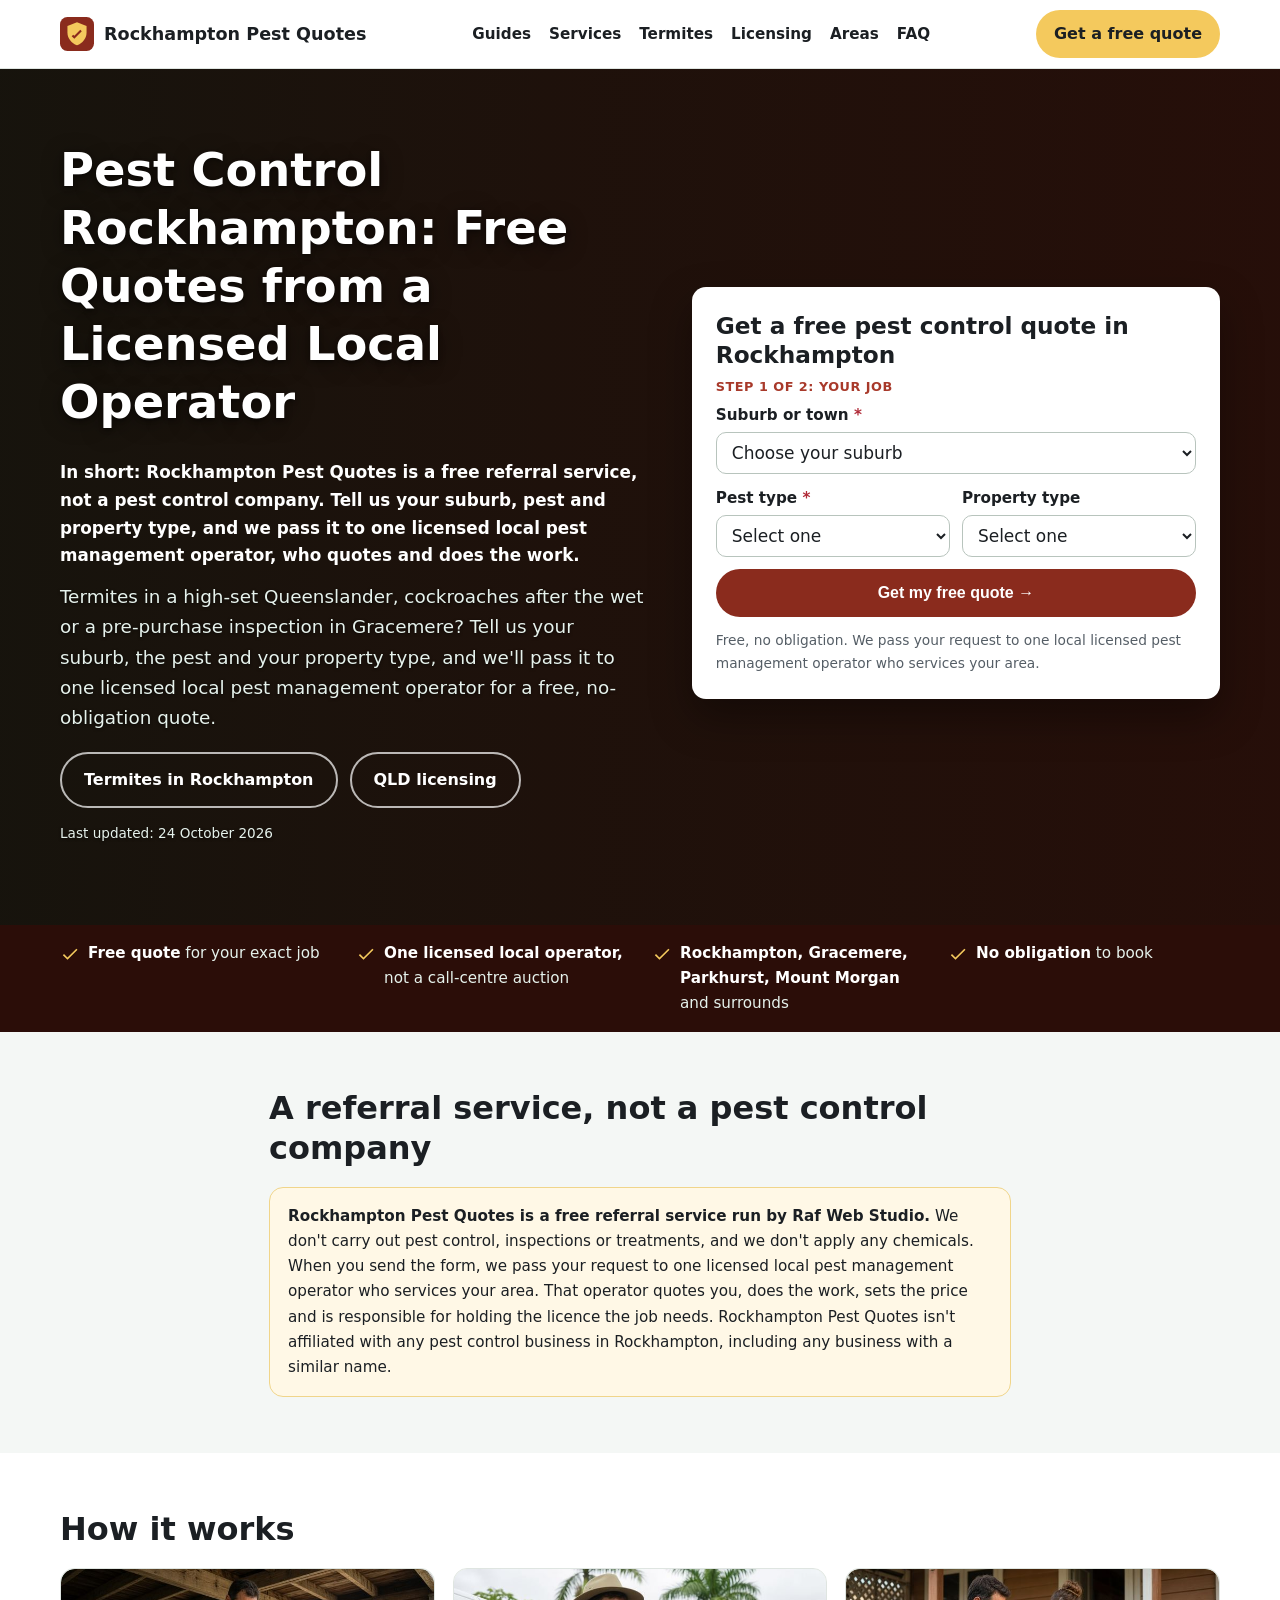
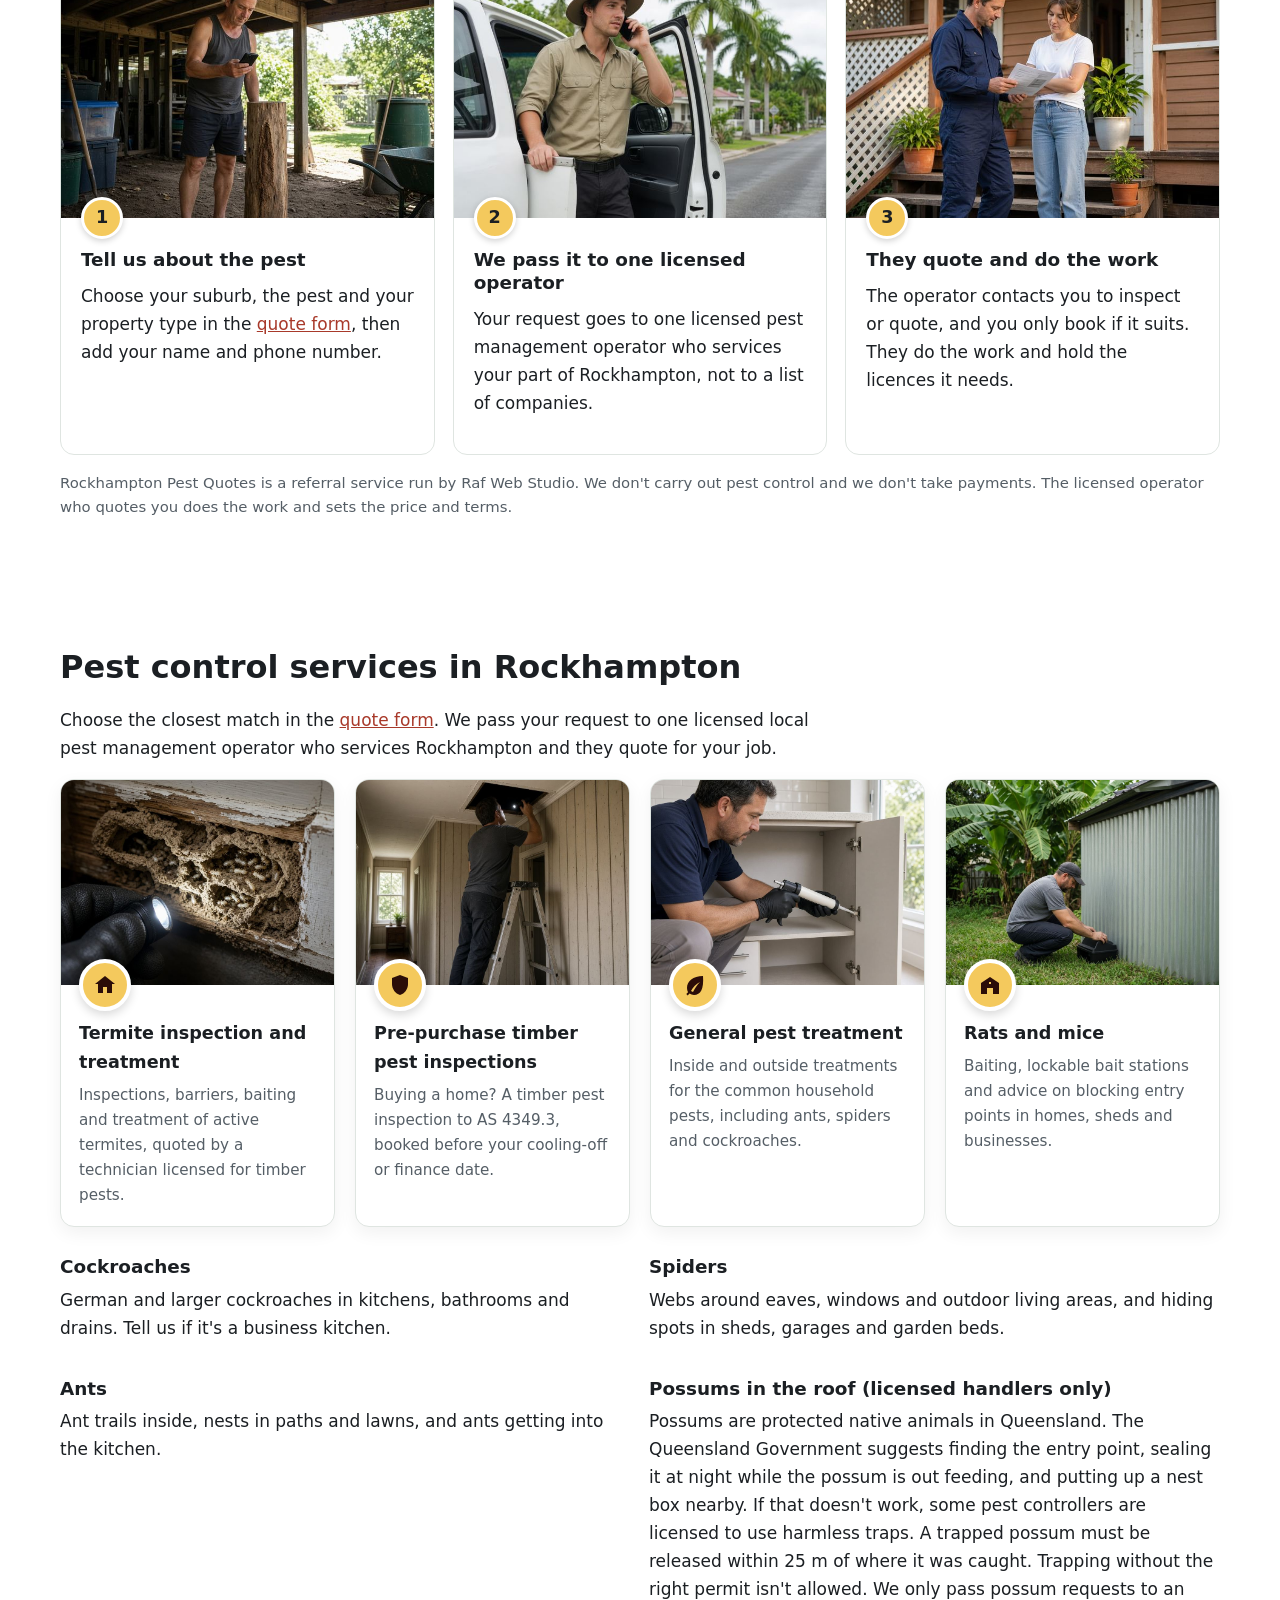
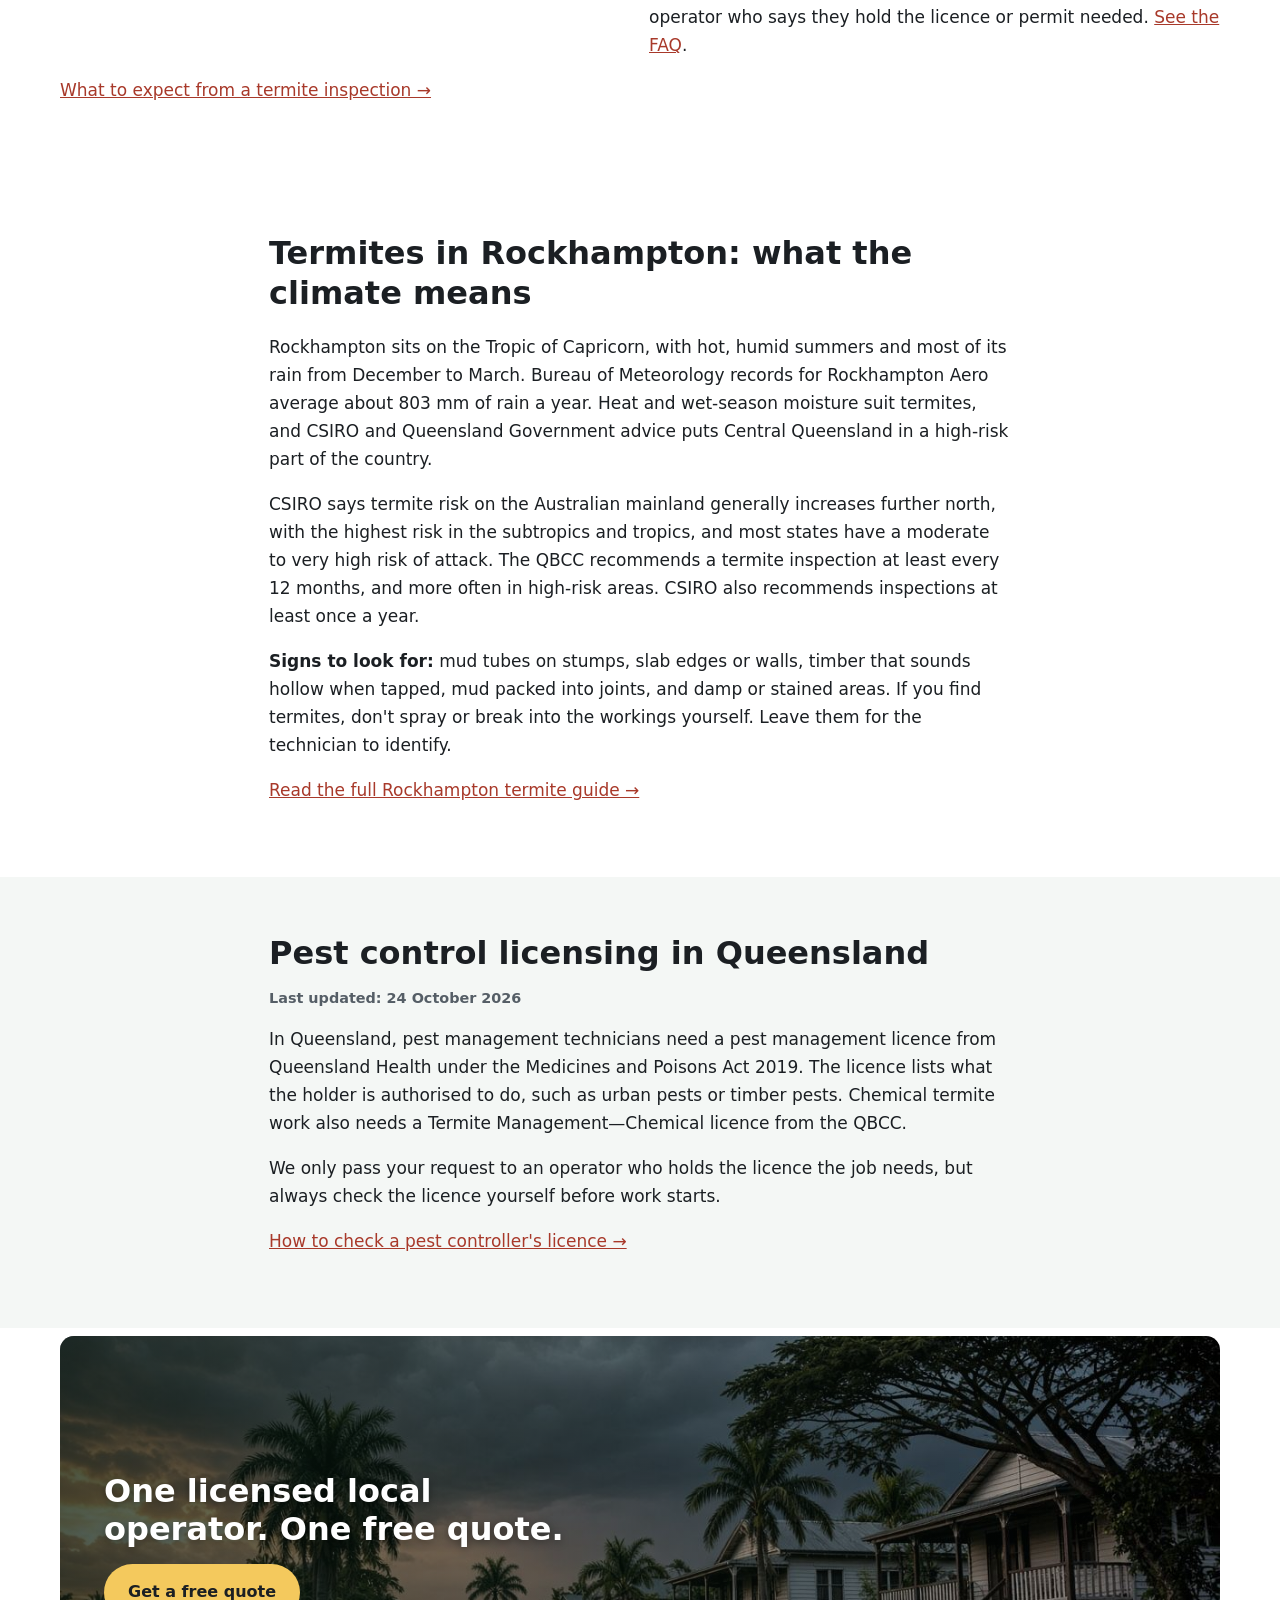
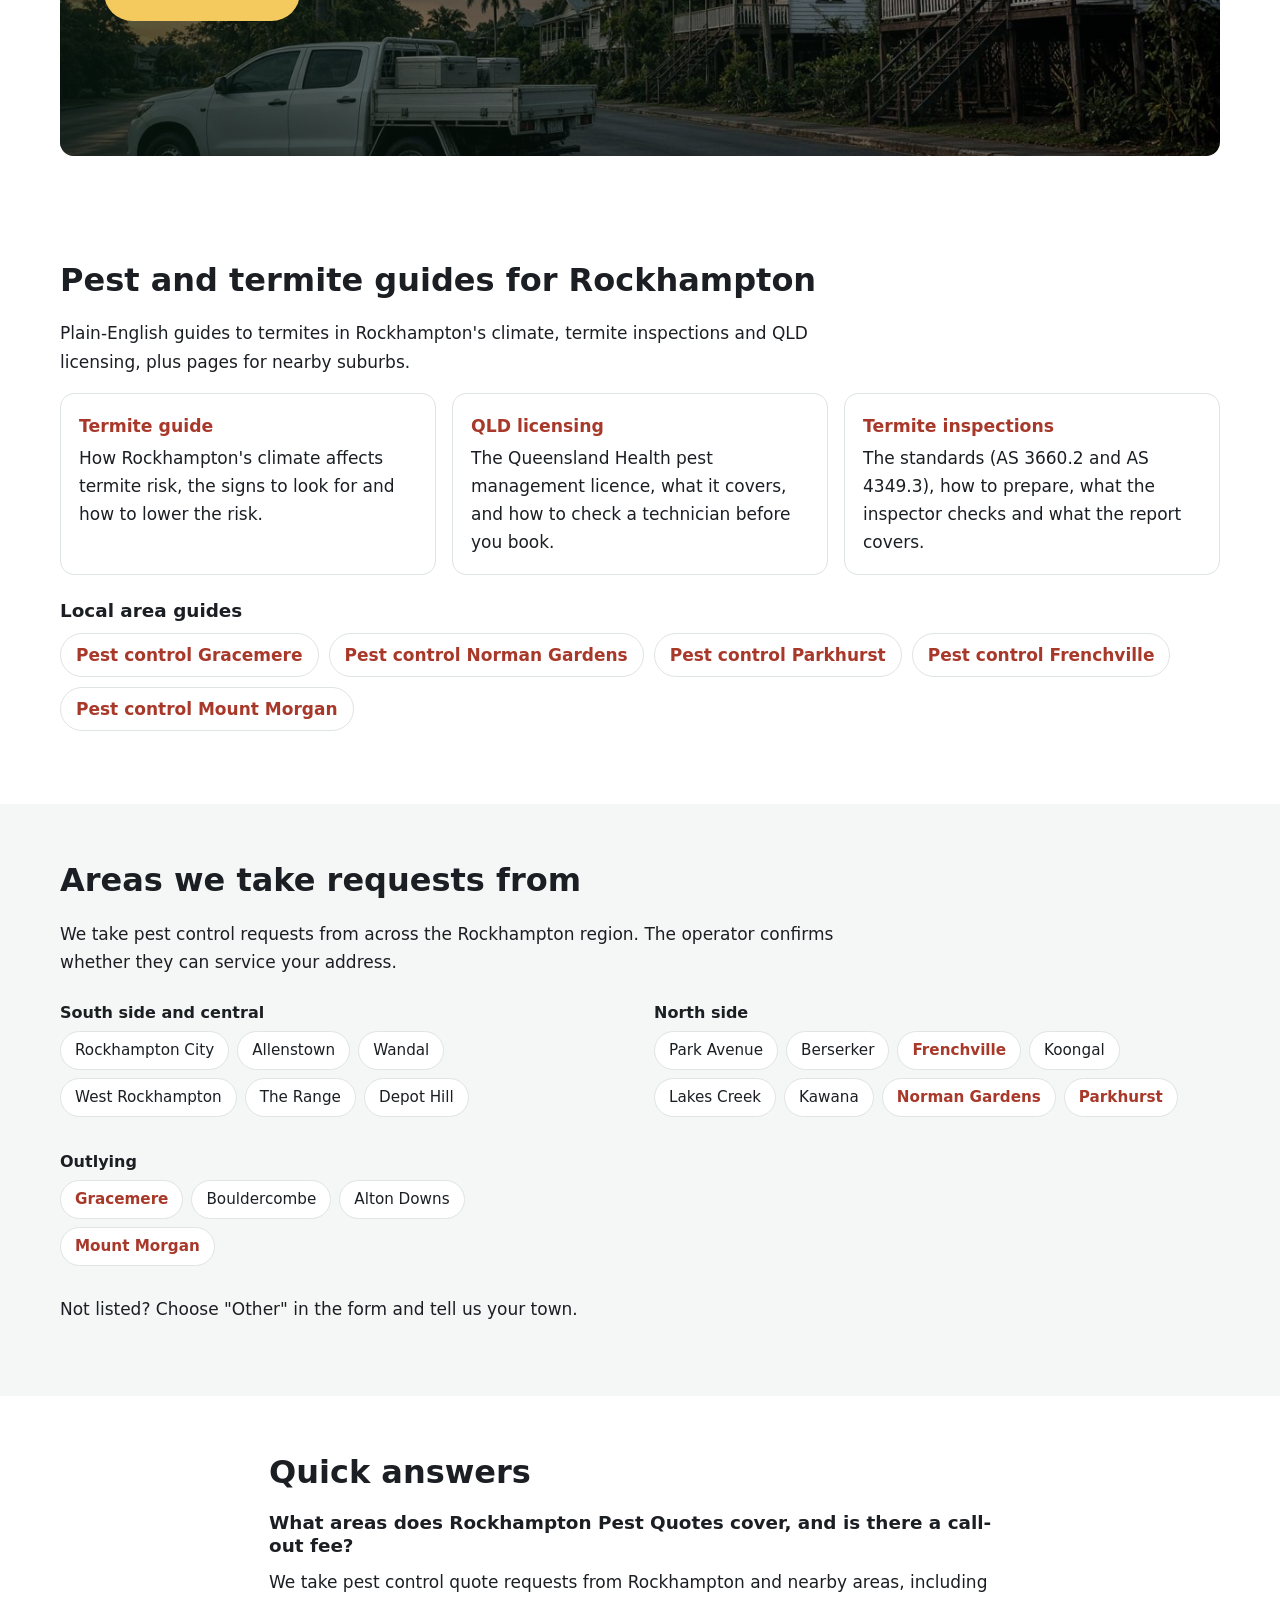
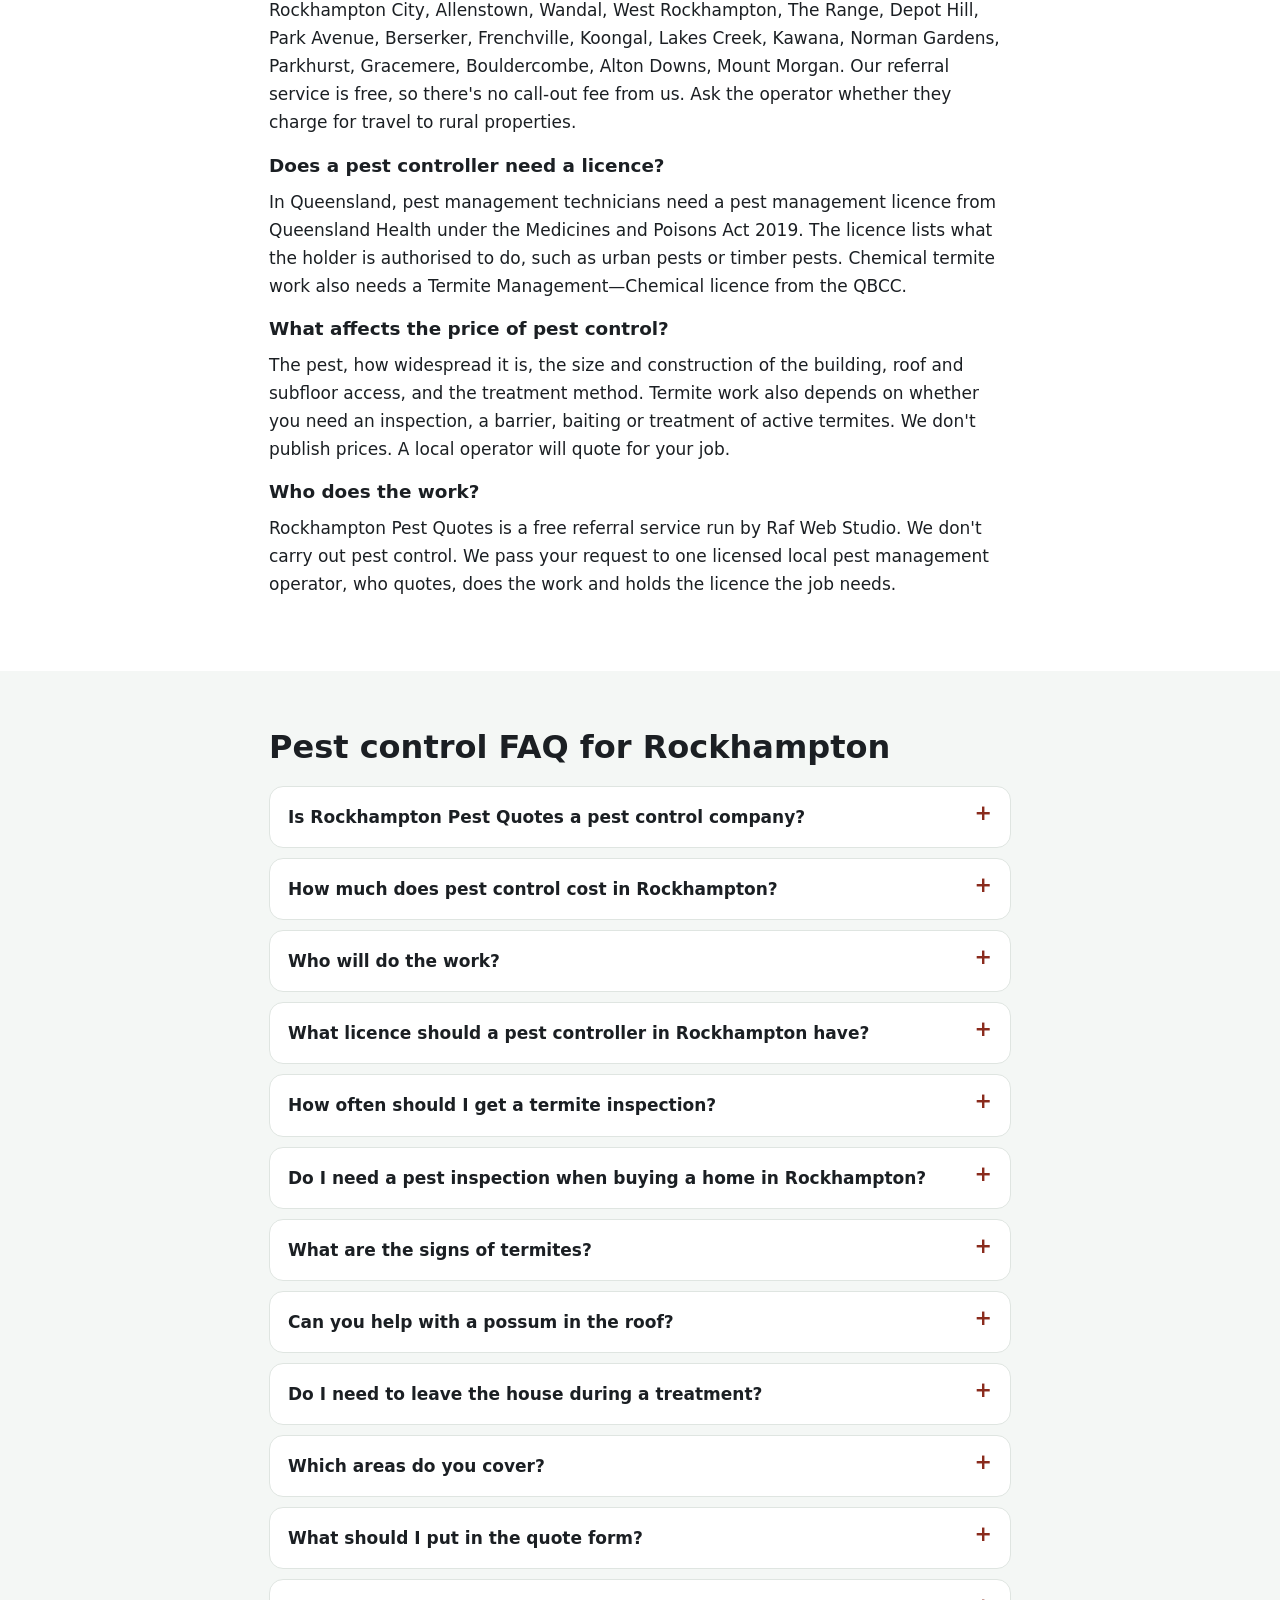
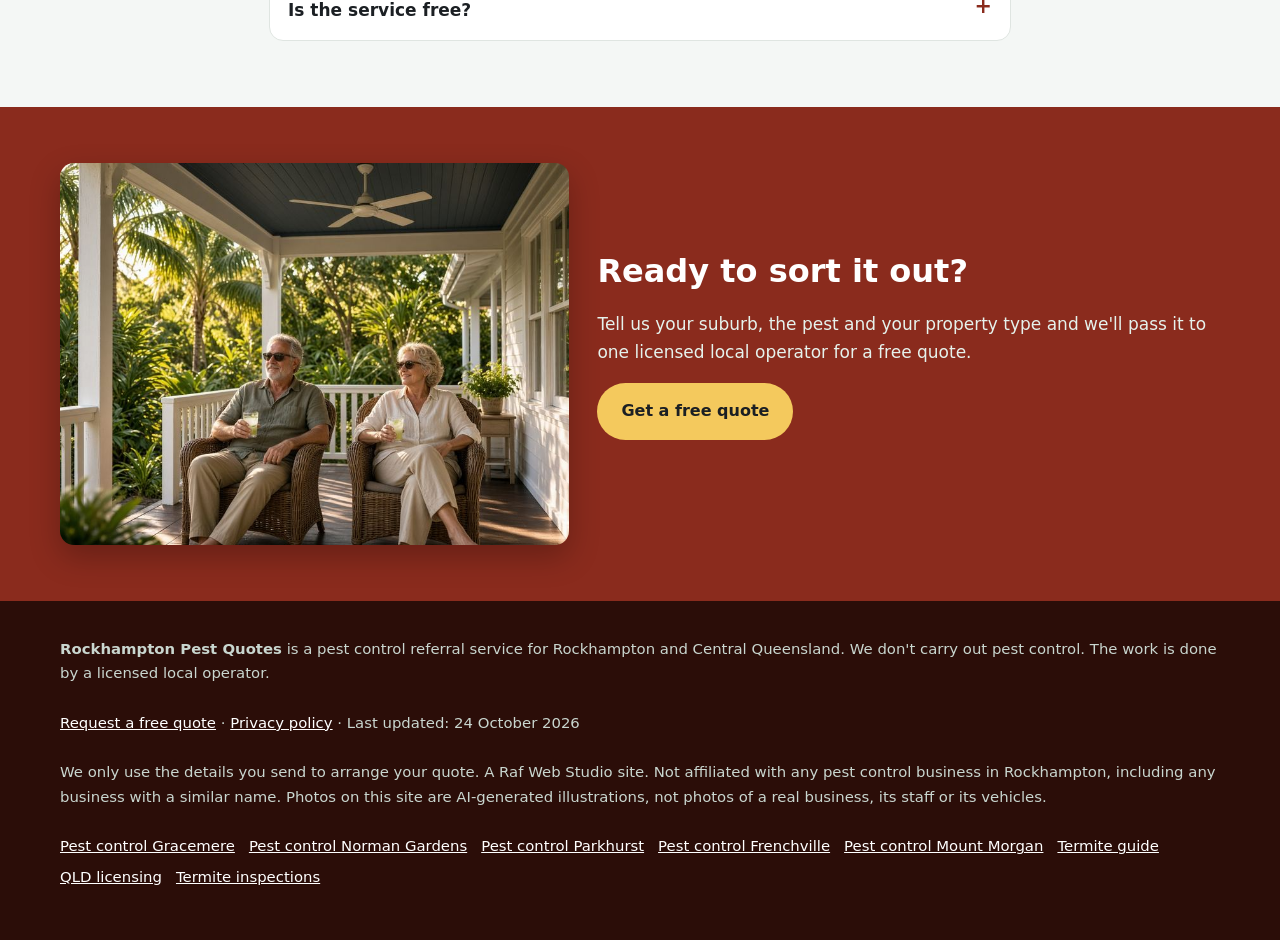
==== index.html @ 9b6d9142 "Initial build: rockhamptonpestcontrol.com pest control referral site (24 Oct 2026)" ====
<!doctype html>
<html lang="en-AU">
<head>
<meta charset="utf-8">
<!-- Search Console verification meta tag goes here once the property is created -->
<meta name="viewport" content="width=device-width, initial-scale=1">
<title>Pest Control Rockhampton | Free Pest &amp; Termite Quotes, Rockhampton QLD</title>
<meta name="description" content="Pest control and termite inspection quotes in Rockhampton, Gracemere, Norman Gardens, Parkhurst, Frenchville and Mount Morgan. A free referral service: one licensed local operator quotes for your job.">
<link rel="canonical" href="https://rockhamptonpestcontrol.com/">
<link rel="icon" href="favicon.svg" type="image/svg+xml">
<meta name="theme-color" content="#8a2b1d">
<meta property="og:type" content="website">
<meta property="og:locale" content="en_AU">
<meta property="og:site_name" content="Rockhampton Pest Quotes">
<meta property="og:title" content="Pest Control Rockhampton | Free Pest &amp; Termite Quotes, Rockhampton QLD">
<meta property="og:description" content="Free pest control and termite inspection quotes in Rockhampton, from one licensed local operator.">
<meta property="og:url" content="https://rockhamptonpestcontrol.com/">
<meta property="og:image" content="https://rockhamptonpestcontrol.com/img/hero.jpg">
<meta name="twitter:card" content="summary_large_image">
<meta name="twitter:image" content="https://rockhamptonpestcontrol.com/img/hero.jpg">
<script>document.documentElement.classList.add('js')</script>
<link rel="stylesheet" href="styles.css">

<!-- GA4: Google tag (gtag.js) goes here once the GA4 property for rockhamptonpestcontrol.com is created.
<script async src="https://www.googletagmanager.com/gtag/js?id=G-XXXXXXXXXX"></script>
<script>window.dataLayer=window.dataLayer||[];function gtag(){dataLayer.push(arguments);}gtag('js',new Date());gtag('config','G-XXXXXXXXXX');</script>
-->

<script type="application/ld+json">
{
 "@context": "https://schema.org",
 "@type": "WebPage",
 "@id": "https://rockhamptonpestcontrol.com/#webpage",
 "url": "https://rockhamptonpestcontrol.com/",
 "name": "Pest Control Rockhampton | Free Pest & Termite Quotes, Rockhampton QLD",
 "description": "Pest control and termite inspection quotes in Rockhampton, Gracemere, Norman Gardens, Parkhurst, Frenchville and Mount Morgan. A free referral service: one licensed local operator quotes for your job.",
 "inLanguage": "en-AU",
 "dateModified": "2026-10-24",
 "isPartOf": {
  "@id": "https://rockhamptonpestcontrol.com/#website"
 },
 "about": {
  "@id": "https://rockhamptonpestcontrol.com/#business"
 }
}
</script>
<script type="application/ld+json">
{
 "@context": "https://schema.org",
 "@type": "LocalBusiness",
 "@id": "https://rockhamptonpestcontrol.com/#business",
 "name": "Rockhampton Pest Quotes",
 "url": "https://rockhamptonpestcontrol.com/",
 "description": "Pest control and termite inspection quotes in Rockhampton, Gracemere, Norman Gardens, Parkhurst, Frenchville and Mount Morgan. A free referral service: one licensed local operator quotes for your job. A free referral service run by Raf Web Studio. It doesn't carry out pest control; one licensed local operator quotes and does the work.",
 "image": "https://rockhamptonpestcontrol.com/img/hero.jpg",
 "areaServed": [
  {
   "@type": "AdministrativeArea",
   "name": "Rockhampton Regional Council, QLD"
  },
  {
   "@type": "Place",
   "name": "Rockhampton City, QLD"
  },
  {
   "@type": "Place",
   "name": "Allenstown, QLD"
  },
  {
   "@type": "Place",
   "name": "Wandal, QLD"
  },
  {
   "@type": "Place",
   "name": "West Rockhampton, QLD"
  },
  {
   "@type": "Place",
   "name": "The Range, QLD"
  },
  {
   "@type": "Place",
   "name": "Depot Hill, QLD"
  },
  {
   "@type": "Place",
   "name": "Park Avenue, QLD"
  },
  {
   "@type": "Place",
   "name": "Berserker, QLD"
  },
  {
   "@type": "Place",
   "name": "Frenchville, QLD"
  },
  {
   "@type": "Place",
   "name": "Koongal, QLD"
  },
  {
   "@type": "Place",
   "name": "Lakes Creek, QLD"
  },
  {
   "@type": "Place",
   "name": "Kawana, QLD"
  },
  {
   "@type": "Place",
   "name": "Norman Gardens, QLD"
  },
  {
   "@type": "Place",
   "name": "Parkhurst, QLD"
  },
  {
   "@type": "Place",
   "name": "Gracemere, QLD"
  },
  {
   "@type": "Place",
   "name": "Bouldercombe, QLD"
  },
  {
   "@type": "Place",
   "name": "Alton Downs, QLD"
  },
  {
   "@type": "Place",
   "name": "Mount Morgan, QLD"
  }
 ],
 "knowsAbout": [
  "Pest control",
  "Termite inspections",
  "Termite management",
  "Pre-purchase timber pest inspections",
  "QLD pest management licensing"
 ],
 "parentOrganization": {
  "@type": "Organization",
  "name": "Raf Web Studio"
 }
}
</script>
<script type="application/ld+json">
{
 "@context": "https://schema.org",
 "@type": "WebSite",
 "@id": "https://rockhamptonpestcontrol.com/#website",
 "name": "Rockhampton Pest Quotes",
 "url": "https://rockhamptonpestcontrol.com/",
 "inLanguage": "en-AU",
 "dateModified": "2026-10-24"
}
</script>
<script type="application/ld+json">
{
 "@context": "https://schema.org",
 "@type": "Service",
 "@id": "https://rockhamptonpestcontrol.com/#service",
 "name": "Pest control quotes in Rockhampton",
 "serviceType": "Pest control",
 "description": "Free pest control and termite inspection quotes in Rockhampton and nearby suburbs. A referral service: we pass your request to one licensed local pest management operator.",
 "url": "https://rockhamptonpestcontrol.com/",
 "provider": {
  "@id": "https://rockhamptonpestcontrol.com/#business"
 },
 "areaServed": [
  {
   "@type": "AdministrativeArea",
   "name": "Rockhampton Regional Council, QLD"
  },
  {
   "@type": "Place",
   "name": "Rockhampton City, QLD"
  },
  {
   "@type": "Place",
   "name": "Allenstown, QLD"
  },
  {
   "@type": "Place",
   "name": "Wandal, QLD"
  },
  {
   "@type": "Place",
   "name": "West Rockhampton, QLD"
  },
  {
   "@type": "Place",
   "name": "The Range, QLD"
  },
  {
   "@type": "Place",
   "name": "Depot Hill, QLD"
  },
  {
   "@type": "Place",
   "name": "Park Avenue, QLD"
  },
  {
   "@type": "Place",
   "name": "Berserker, QLD"
  },
  {
   "@type": "Place",
   "name": "Frenchville, QLD"
  },
  {
   "@type": "Place",
   "name": "Koongal, QLD"
  },
  {
   "@type": "Place",
   "name": "Lakes Creek, QLD"
  },
  {
   "@type": "Place",
   "name": "Kawana, QLD"
  },
  {
   "@type": "Place",
   "name": "Norman Gardens, QLD"
  },
  {
   "@type": "Place",
   "name": "Parkhurst, QLD"
  },
  {
   "@type": "Place",
   "name": "Gracemere, QLD"
  },
  {
   "@type": "Place",
   "name": "Bouldercombe, QLD"
  },
  {
   "@type": "Place",
   "name": "Alton Downs, QLD"
  },
  {
   "@type": "Place",
   "name": "Mount Morgan, QLD"
  }
 ]
}
</script>
<script type="application/ld+json">
{
 "@context": "https://schema.org",
 "@type": "FAQPage",
 "mainEntity": [
  {
   "@type": "Question",
   "name": "Is Rockhampton Pest Quotes a pest control company?",
   "acceptedAnswer": {
    "@type": "Answer",
    "text": "No. Rockhampton Pest Quotes is a free referral service run by Raf Web Studio. We don't do pest control ourselves. We pass your request to one licensed local pest management operator, who quotes and does the work."
   }
  },
  {
   "@type": "Question",
   "name": "How much does pest control cost in Rockhampton?",
   "acceptedAnswer": {
    "@type": "Answer",
    "text": "It depends on the pest, the size and construction of the property, access to the roof and subfloor, and the treatment used. We don't publish prices. Tell us about your job and a local operator will quote for it."
   }
  },
  {
   "@type": "Question",
   "name": "Who will do the work?",
   "acceptedAnswer": {
    "@type": "Answer",
    "text": "One licensed local pest management operator who services your suburb. They contact you, quote, carry out the inspection or treatment and set their own terms. You only book if the quote suits."
   }
  },
  {
   "@type": "Question",
   "name": "What licence should a pest controller in Rockhampton have?",
   "acceptedAnswer": {
    "@type": "Answer",
    "text": "In Queensland, the technician needs a Queensland Health pest management licence that covers the job (for example urban pests or timber pests). For chemical termite treatment, the QBCC also requires a Termite Management—Chemical licence for work of any value. Ask for both licence numbers before you book."
   }
  },
  {
   "@type": "Question",
   "name": "How often should I get a termite inspection?",
   "acceptedAnswer": {
    "@type": "Answer",
    "text": "The QBCC recommends a termite inspection at least every 12 months, and more often in high-risk areas. CSIRO also recommends inspections at least once a year."
   }
  },
  {
   "@type": "Question",
   "name": "Do I need a pest inspection when buying a home in Rockhampton?",
   "acceptedAnswer": {
    "@type": "Answer",
    "text": "It's strongly advised. A timber pest inspection to AS 4349.3 looks for termites, borers and timber decay, and the things that make an attack more likely. In Queensland, termite inspection reports and advice are covered by QBCC termite management licences, so ask whoever does a pre-purchase timber pest inspection for their QBCC licence number. Book it early, because the time to finish inspections under a contract can be short."
   }
  },
  {
   "@type": "Question",
   "name": "What are the signs of termites?",
   "acceptedAnswer": {
    "@type": "Answer",
    "text": "Mud tubes on stumps, slab edges or walls, timber that sounds hollow when tapped, mud packed into cracks and joints, damp or stained areas, and swarms of winged termites. Don't disturb them. Leave them for the technician to identify."
   }
  },
  {
   "@type": "Question",
   "name": "Can you help with a possum in the roof?",
   "acceptedAnswer": {
    "@type": "Answer",
    "text": "Possums are protected native animals in Queensland. The Queensland Government suggests finding the entry point, sealing it at night while the possum is out feeding, and putting up a nest box nearby. If that doesn't work, some pest controllers are licensed to use harmless traps. A trapped possum must be released within 25 m of where it was caught. Trapping without the right permit isn't allowed. We only pass possum requests to an operator who says they hold the licence or permit needed."
   }
  },
  {
   "@type": "Question",
   "name": "Do I need to leave the house during a treatment?",
   "acceptedAnswer": {
    "@type": "Answer",
    "text": "It depends on the treatment. The technician should tell you which chemicals they use, how they apply them, whether windows need to be closed, what to do about pets, and how long to wait before going back into treated areas. Ask before the job starts."
   }
  },
  {
   "@type": "Question",
   "name": "Which areas do you cover?",
   "acceptedAnswer": {
    "@type": "Answer",
    "text": "We take requests from Rockhampton and nearby areas, including Rockhampton City, Allenstown, Wandal, West Rockhampton, The Range, Depot Hill, Park Avenue, Berserker, Frenchville, Koongal, Lakes Creek, Kawana, Norman Gardens, Parkhurst, Gracemere, Bouldercombe, Alton Downs, Mount Morgan. The operator confirms whether they can service your address."
   }
  },
  {
   "@type": "Question",
   "name": "What should I put in the quote form?",
   "acceptedAnswer": {
    "@type": "Answer",
    "text": "Your suburb, the pest, the type of property and a short description, such as where you've seen activity, whether it's a slab or raised floor, and any earlier termite treatment. You can add a preferred date."
   }
  },
  {
   "@type": "Question",
   "name": "Is the service free?",
   "acceptedAnswer": {
    "@type": "Answer",
    "text": "Yes. Requesting a quote is free and there's no obligation to book. We don't take payments. Any price is agreed directly between you and the operator."
   }
  },
  {
   "@type": "Question",
   "name": "What areas does Rockhampton Pest Quotes cover, and is there a call-out fee?",
   "acceptedAnswer": {
    "@type": "Answer",
    "text": "We take pest control quote requests from Rockhampton and nearby areas, including Rockhampton City, Allenstown, Wandal, West Rockhampton, The Range, Depot Hill, Park Avenue, Berserker, Frenchville, Koongal, Lakes Creek, Kawana, Norman Gardens, Parkhurst, Gracemere, Bouldercombe, Alton Downs, Mount Morgan. Our referral service is free, so there's no call-out fee from us. Ask the operator whether they charge for travel to rural properties."
   }
  },
  {
   "@type": "Question",
   "name": "Does a pest controller need a licence?",
   "acceptedAnswer": {
    "@type": "Answer",
    "text": "In Queensland, pest management technicians need a pest management licence from Queensland Health under the Medicines and Poisons Act 2019. The licence lists what the holder is authorised to do, such as urban pests or timber pests. Chemical termite work also needs a Termite Management—Chemical licence from the QBCC."
   }
  },
  {
   "@type": "Question",
   "name": "What affects the price of pest control?",
   "acceptedAnswer": {
    "@type": "Answer",
    "text": "The pest, how widespread it is, the size and construction of the building, roof and subfloor access, and the treatment method. Termite work also depends on whether you need an inspection, a barrier, baiting or treatment of active termites. We don't publish prices. A local operator will quote for your job."
   }
  },
  {
   "@type": "Question",
   "name": "Who does the work?",
   "acceptedAnswer": {
    "@type": "Answer",
    "text": "Rockhampton Pest Quotes is a free referral service run by Raf Web Studio. We don't carry out pest control. We pass your request to one licensed local pest management operator, who quotes, does the work and holds the licence the job needs."
   }
  }
 ]
}
</script>
</head>
<body>
<a class="skip-link" href="#main">Skip to content</a>

<header class="site-header">
  <div class="wrap">
    <a class="brand" href="/" aria-label="Rockhampton Pest Quotes home">
      <svg viewBox="0 0 64 64" aria-hidden="true"><rect width="64" height="64" rx="14" fill="#8a2b1d"/><path d="M32 10 14 17v12c0 11 7.6 20.5 18 24 10.4-3.5 18-13 18-24V17z" fill="#f4c95d"/><path d="M27 41l-5-5 2.8-2.8L27 35.4l11.2-11.2L41 27z" fill="#8a2b1d"/></svg>
      Rockhampton Pest Quotes
    </a>
    <nav class="nav" aria-label="Main">
      <a href="#guides">Guides</a>      <a href="#services">Services</a><a href="#termites">Termites</a><a href="#licensing">Licensing</a><a href="#areas">Areas</a><a href="#faq">FAQ</a>
    </nav>
    <a class="btn btn-call header-call" href="#quote">Get a free quote</a>
  </div>
</header>

<main id="main">
<section class="hero" aria-labelledby="h1">
  <picture class="hero-bg">
    <source media="(max-width: 700px)" srcset="img/hero-mobile.jpg" width="684" height="720">
    <img src="img/hero.jpg" width="1280" height="720" alt="Pest control technician inspecting the yard of a white high-set Queenslander with palm trees" fetchpriority="high" decoding="async">
  </picture>
  <div class="wrap hero-grid">
    <div class="hero-copy">
      <h1 id="h1">Pest Control Rockhampton: Free Quotes from a Licensed Local Operator</h1>
      <p class="summary">In short: Rockhampton Pest Quotes is a free referral service, not a pest control company. Tell us your suburb, pest and property type, and we pass it to one licensed local pest management operator, who quotes and does the work.</p>
      <p class="lead">Termites in a high-set Queenslander, cockroaches after the wet or a pre-purchase inspection in Gracemere? Tell us your suburb, the pest and your property type, and we'll pass it to one licensed local pest management operator for a free, no-obligation quote.</p>
      <div class="ctas"><a class="btn btn-ghost" href="#termites">Termites in Rockhampton</a><a class="btn btn-ghost" href="#licensing">QLD licensing</a></div>
      <p class="updated">Last updated: 24 October 2026</p>
    </div>
    <div class="hero-form-card" id="quote">
      <h2 id="quote-h">Get a free pest control quote in Rockhampton</h2>
      <form class="quote-form two-step" id="quote-form" action="https://formsubmit.co/quotes@rockhamptonpestcontrol.com" method="post" novalidate>
        <input type="hidden" name="_subject" value="New quote request – rockhamptonpestcontrol.com">
        <input type="hidden" name="_captcha" value="true">
        <input type="hidden" name="_template" value="table">
        <input type="hidden" name="_next" value="https://rockhamptonpestcontrol.com/thanks.html">
        <input type="text" name="_honey" style="display:none" tabindex="-1" autocomplete="off" aria-hidden="true">
        <input type="hidden" name="source" value="rockhamptonpestcontrol.com">
        <fieldset class="step step-1">
          <legend class="step-label">Step 1 of 2: your job</legend>
          <div class="full"><label for="suburb">Suburb or town <span class="req" aria-hidden="true">*</span></label>
            <select id="suburb" name="suburb" required><option value="">Choose your suburb</option><option>Rockhampton City</option><option>Allenstown</option><option>Wandal</option><option>West Rockhampton</option><option>The Range</option><option>Depot Hill</option><option>Park Avenue</option><option>Berserker</option><option>Frenchville</option><option>Koongal</option><option>Lakes Creek</option><option>Kawana</option><option>Norman Gardens</option><option>Parkhurst</option><option>Gracemere</option><option>Bouldercombe</option><option>Alton Downs</option><option>Mount Morgan</option><option value="Other">Other (tell us below)</option></select></div>
          <div class="full other-wrap"><label for="suburb_other">Other suburb or town</label><input id="suburb_other" name="suburb_other" type="text" autocomplete="address-level2"></div>
          <div><label for="pest">Pest type <span class="req" aria-hidden="true">*</span></label>
            <select id="pest" name="pest_type" required><option value="">Select one</option><option>Termites: inspection</option><option>Termites: treatment or barrier</option><option>Pre-purchase timber pest inspection</option><option>General pest treatment</option><option>Cockroaches</option><option>Spiders</option><option>Rats or mice</option><option>Ants</option><option>Possum in the roof (licensed handler only)</option><option>Other or not sure</option></select></div>
          <div><label for="property">Property type</label>
            <select id="property" name="property_type"><option value="Not stated">Select one</option><option>House</option><option>Unit or townhouse</option><option>Rental (tenant or landlord)</option><option>Home I'm buying</option><option>Business or commercial</option><option>Farm or rural property</option></select></div>
          <div class="full js-only"><button class="btn btn-primary btn-block" type="button" id="to-step-2">Get my free quote →</button></div>
          <p class="microcopy full">Free, no obligation. We pass your request to one local licensed pest management operator who services your area.</p>
          <p class="form-error full" id="step1-error" role="alert" hidden>Please choose your suburb and pest type.</p>
        </fieldset>
        <fieldset class="step step-2" id="step-2">
          <legend class="step-label">Step 2 of 2: your details</legend>
          <div><label for="name">Name <span class="req" aria-hidden="true">*</span></label><input id="name" name="name" type="text" autocomplete="name" required></div>
          <div><label for="phone">Phone <span class="req" aria-hidden="true">*</span></label><input id="phone" name="phone" type="tel" autocomplete="tel" inputmode="tel" required></div>
          <div><label for="email">Email</label><input id="email" name="email" type="email" autocomplete="email"></div>
          <div><label for="date">Preferred date</label><input id="date" name="preferred_date" type="date"></div>
          <div class="full"><label for="message">Anything else?</label><textarea id="message" name="message" rows="2" placeholder="e.g. high-set timber house, mud on the stumps, last inspected 3 years ago"></textarea></div>
          <p class="consent full">By sending this form you agree we can share your details with one local licensed pest management operator so they can quote for your job. See our <a href="privacy.html">privacy policy</a>.</p>
          <div class="full step2-actions"><button class="btn btn-primary" type="submit">Send my quote request</button><button class="btn-link js-only" type="button" id="back-1">← Back</button></div>
        </fieldset>
      </form>
    </div>
  </div>
</section>
<section class="trust" aria-label="Why use this service">
  <ul class="wrap trust-list"><li><svg viewBox="0 0 24 24" aria-hidden="true"><path fill="currentColor" d="M9 16.2 4.8 12l-1.4 1.4L9 19 21 7l-1.4-1.4z"/></svg><span><strong>Free quote</strong> for your exact job</span></li><li><svg viewBox="0 0 24 24" aria-hidden="true"><path fill="currentColor" d="M9 16.2 4.8 12l-1.4 1.4L9 19 21 7l-1.4-1.4z"/></svg><span><strong>One licensed local operator,</strong> not a call-centre auction</span></li><li><svg viewBox="0 0 24 24" aria-hidden="true"><path fill="currentColor" d="M9 16.2 4.8 12l-1.4 1.4L9 19 21 7l-1.4-1.4z"/></svg><span><strong>Rockhampton, Gracemere, Parkhurst, Mount Morgan</strong> and surrounds</span></li><li><svg viewBox="0 0 24 24" aria-hidden="true"><path fill="currentColor" d="M9 16.2 4.8 12l-1.4 1.4L9 19 21 7l-1.4-1.4z"/></svg><span><strong>No obligation</strong> to book</span></li></ul>
</section>
<section class="alt" id="referral" aria-labelledby="ref-h">
  <div class="wrap intro">
    <h2 id="ref-h">A referral service, not a pest control company</h2>
    <div class="disclaimer"><p style="margin:0"><strong>Rockhampton Pest Quotes is a free referral service run by Raf Web Studio.</strong> We don't carry out pest control, inspections or treatments, and we don't apply any chemicals. When you send the form, we pass your request to one licensed local pest management operator who services your area. That operator quotes you, does the work, sets the price and is responsible for holding the licence the job needs. Rockhampton Pest Quotes isn't affiliated with any pest control business in Rockhampton, including any business with a similar name.</p></div>
  </div>
</section>
<section id="how" aria-labelledby="how-h">
  <div class="wrap">
    <h2 id="how-h">How it works</h2>
    <ol class="steps grid grid-3">
      <li class="card step-card"><span class="step-img"><img src="img/step1.jpg" width="700" height="467" loading="lazy" decoding="async" alt="Man under a high-set house checking a timber stump with his phone"></span><div class="step-body"><span class="step-num">1</span><h3>Tell us about the pest</h3><p>Choose your suburb, the pest and your property type in the <a href="#quote">quote form</a>, then add your name and phone number.</p></div></li>
      <li class="card step-card"><span class="step-img"><img src="img/step2.jpg" width="700" height="467" loading="lazy" decoding="async" alt="Pest control technician in a hat on the phone beside a white van in a street with palm trees"></span><div class="step-body"><span class="step-num">2</span><h3>We pass it to one licensed operator</h3><p>Your request goes to one licensed pest management operator who services your part of Rockhampton, not to a list of companies.</p></div></li>
      <li class="card step-card"><span class="step-img"><img src="img/step3.jpg" width="700" height="467" loading="lazy" decoding="async" alt="Technician showing a report to a homeowner at the front steps of a Queenslander"></span><div class="step-body"><span class="step-num">3</span><h3>They quote and do the work</h3><p>The operator contacts you to inspect or quote, and you only book if it suits. They do the work and hold the licences it needs.</p></div></li>
      </ol>
    <p class="note">Rockhampton Pest Quotes is a referral service run by Raf Web Studio. We don't carry out pest control and we don't take payments. The licensed operator who quotes you does the work and sets the price and terms.</p>
  </div>
</section>
<section id="services" aria-labelledby="services-h">
  <div class="wrap">
    <h2 id="services-h">Pest control services in Rockhampton</h2>
    <p class="intro">Choose the closest match in the <a href="#quote">quote form</a>. We pass your request to one licensed local pest management operator who services Rockhampton and they quote for your job.</p>
    <div class="photo-cards">
      <a class="photo-card" href="/termites-rockhampton/">
        <span class="pc-img"><img src="img/card-termite.jpg" width="900" height="675" loading="lazy" decoding="async" alt="Torch lighting termite damage inside a wall cavity"></span>
        <span class="pc-body"><span class="pc-icon"><svg viewBox="0 0 24 24" aria-hidden="true"><path fill="currentColor" d="M12 3 2 11h3v9h5v-6h4v6h5v-9h3z"/></svg></span><strong class="pc-title">Termite inspection and treatment</strong><span class="pc-text">Inspections, barriers, baiting and treatment of active termites, quoted by a technician licensed for timber pests.</span></span>
      </a>
      <a class="photo-card" href="/termite-inspection/">
        <span class="pc-img"><img src="img/card-inspect.jpg" width="900" height="675" loading="lazy" decoding="async" alt="Inspector on a ladder checking a ceiling access hatch with a torch"></span>
        <span class="pc-body"><span class="pc-icon"><svg viewBox="0 0 24 24" aria-hidden="true"><path fill="currentColor" d="M12 2 4 5v6c0 5 3.4 9.7 8 11 4.6-1.3 8-6 8-11V5z"/></svg></span><strong class="pc-title">Pre-purchase timber pest inspections</strong><span class="pc-text">Buying a home? A timber pest inspection to AS 4349.3, booked before your cooling-off or finance date.</span></span>
      </a>
      <a class="photo-card" href="#quote">
        <span class="pc-img"><img src="img/card-general.jpg" width="900" height="675" loading="lazy" decoding="async" alt="Technician applying gel bait inside a kitchen cupboard"></span>
        <span class="pc-body"><span class="pc-icon"><svg viewBox="0 0 24 24" aria-hidden="true"><path fill="currentColor" d="M20 3C10 3 4 8 4 15c0 1.6.4 3 1 4.2L3.3 21l1.4 1.4 1.8-1.8C7.8 21.5 9.3 22 11 22c6.6 0 10-6 9-19zM8 18c2-4 5-7 9-9-3 3-5 6-7 10z"/></svg></span><strong class="pc-title">General pest treatment</strong><span class="pc-text">Inside and outside treatments for the common household pests, including ants, spiders and cockroaches.</span></span>
      </a>
      <a class="photo-card" href="#quote">
        <span class="pc-img"><img src="img/card-rodent.jpg" width="900" height="675" loading="lazy" decoding="async" alt="Technician setting a lockable bait station beside a garden shed"></span>
        <span class="pc-body"><span class="pc-icon"><svg viewBox="0 0 24 24" aria-hidden="true"><path fill="currentColor" d="M3 21V10l9-6 9 6v11h-6v-6H9v6zm8-10h2V9h-2z"/></svg></span><strong class="pc-title">Rats and mice</strong><span class="pc-text">Baiting, lockable bait stations and advice on blocking entry points in homes, sheds and businesses.</span></span>
      </a>
    </div>
    <div class="grid grid-2 more-jobs"><div><h3>Cockroaches</h3><p>German and larger cockroaches in kitchens, bathrooms and drains. Tell us if it's a business kitchen.</p></div><div><h3>Spiders</h3><p>Webs around eaves, windows and outdoor living areas, and hiding spots in sheds, garages and garden beds.</p></div><div><h3>Ants</h3><p>Ant trails inside, nests in paths and lawns, and ants getting into the kitchen.</p></div><div><h3>Possums in the roof (licensed handlers only)</h3><p>Possums are protected native animals in Queensland. The Queensland Government suggests finding the entry point, sealing it at night while the possum is out feeding, and putting up a nest box nearby. If that doesn't work, some pest controllers are licensed to use harmless traps. A trapped possum must be released within 25 m of where it was caught. Trapping without the right permit isn't allowed. We only pass possum requests to an operator who says they hold the licence or permit needed. <a href="#faq">See the FAQ</a>.</p></div></div>
    <p><a href="/termite-inspection/">What to expect from a termite inspection →</a></p>
  </div>
</section>
<section id="termites" aria-labelledby="term-h">
  <div class="wrap intro">
    <h2 id="term-h">Termites in Rockhampton: what the climate means</h2>
    <p>Rockhampton sits on the Tropic of Capricorn, with hot, humid summers and most of its rain from December to March. Bureau of Meteorology records for Rockhampton Aero average about 803 mm of rain a year. Heat and wet-season moisture suit termites, and CSIRO and Queensland Government advice puts Central Queensland in a high-risk part of the country.</p>
    <p>CSIRO says termite risk on the Australian mainland generally increases further north, with the highest risk in the subtropics and tropics, and most states have a moderate to very high risk of attack. The QBCC recommends a termite inspection at least every 12 months, and more often in high-risk areas. CSIRO also recommends inspections at least once a year.</p>
    <p><strong>Signs to look for:</strong> mud tubes on stumps, slab edges or walls, timber that sounds hollow when tapped, mud packed into joints, and damp or stained areas. If you find termites, don't spray or break into the workings yourself. Leave them for the technician to identify.</p>
    <p><a href="/termites-rockhampton/">Read the full Rockhampton termite guide →</a></p>
  </div>
</section>
<section class="alt" id="licensing" aria-labelledby="lic-h">
  <div class="wrap intro">
    <h2 id="lic-h">Pest control licensing in Queensland</h2>
    <p class="updated-dark">Last updated: 24 October 2026</p>
    <p>In Queensland, pest management technicians need a pest management licence from Queensland Health under the Medicines and Poisons Act 2019. The licence lists what the holder is authorised to do, such as urban pests or timber pests. Chemical termite work also needs a Termite Management—Chemical licence from the QBCC.</p>
    <p>We only pass your request to an operator who holds the licence the job needs, but always check the licence yourself before work starts.</p>
    <p><a href="/pest-control-licence-qld/">How to check a pest controller's licence →</a></p>
  </div>
</section>
<section class="band-wrap" aria-label="One licensed local operator. One free quote.">
  <div class="wrap">
    <div class="truck-band">
      <img src="img/band.jpg" width="1280" height="720" loading="lazy" decoding="async" alt="White ute parked outside a high-set home under storm clouds">
      <div class="band-text">
        <p class="band-line">One licensed local operator. One free quote.</p>
        <a class="btn btn-call" href="#quote">Get a free quote</a>
      </div>
    </div>
  </div>
</section>
<section id="guides" aria-labelledby="guides-h">
  <div class="wrap">
    <h2 id="guides-h">Pest and termite guides for Rockhampton</h2>
    <p class="intro">Plain-English guides to termites in Rockhampton's climate, termite inspections and QLD licensing, plus pages for nearby suburbs.</p>
    <div class="guide-cards"><a href="/termites-rockhampton/"><strong>Termite guide</strong>How Rockhampton&#x27;s climate affects termite risk, the signs to look for and how to lower the risk.</a><a href="/pest-control-licence-qld/"><strong>QLD licensing</strong>The Queensland Health pest management licence, what it covers, and how to check a technician before you book.</a><a href="/termite-inspection/"><strong>Termite inspections</strong>The standards (AS 3660.2 and AS 4349.3), how to prepare, what the inspector checks and what the report covers.</a></div>
    <h3 style="margin-top:24px">Local area guides</h3>
    <ul class="link-list"><li><a href="/pest-control-gracemere/">Pest control Gracemere</a></li><li><a href="/pest-control-norman-gardens/">Pest control Norman Gardens</a></li><li><a href="/pest-control-parkhurst/">Pest control Parkhurst</a></li><li><a href="/pest-control-frenchville/">Pest control Frenchville</a></li><li><a href="/pest-control-mount-morgan/">Pest control Mount Morgan</a></li></ul>
  </div>
</section>

<section class="alt" id="areas" aria-labelledby="areas-h">
  <div class="wrap">
    <h2 id="areas-h">Areas we take requests from</h2>
    <p class="intro">We take pest control requests from across the Rockhampton region. The operator confirms whether they can service your address.</p>
    <div class="area-groups"><div class="area-group"><h3>South side and central</h3><ul class="areas"><li>Rockhampton City</li><li>Allenstown</li><li>Wandal</li><li>West Rockhampton</li><li>The Range</li><li>Depot Hill</li></ul></div><div class="area-group"><h3>North side</h3><ul class="areas"><li>Park Avenue</li><li>Berserker</li><li><a href="/pest-control-frenchville/">Frenchville</a></li><li>Koongal</li><li>Lakes Creek</li><li>Kawana</li><li><a href="/pest-control-norman-gardens/">Norman Gardens</a></li><li><a href="/pest-control-parkhurst/">Parkhurst</a></li></ul></div><div class="area-group"><h3>Outlying</h3><ul class="areas"><li><a href="/pest-control-gracemere/">Gracemere</a></li><li>Bouldercombe</li><li>Alton Downs</li><li><a href="/pest-control-mount-morgan/">Mount Morgan</a></li></ul></div></div>
    <p class="intro">Not listed? Choose "Other" in the form and tell us your town.</p>
  </div>
</section>
<!-- ai-answers-v1 -->
<section id="answers" aria-labelledby="answers-h">
  <div class="wrap intro">
    <h2 id="answers-h">Quick answers</h2>
    <h3>What areas does Rockhampton Pest Quotes cover, and is there a call-out fee?</h3>
    <p>We take pest control quote requests from Rockhampton and nearby areas, including Rockhampton City, Allenstown, Wandal, West Rockhampton, The Range, Depot Hill, Park Avenue, Berserker, Frenchville, Koongal, Lakes Creek, Kawana, Norman Gardens, Parkhurst, Gracemere, Bouldercombe, Alton Downs, Mount Morgan. Our referral service is free, so there&#x27;s no call-out fee from us. Ask the operator whether they charge for travel to rural properties.</p>
    <h3>Does a pest controller need a licence?</h3>
    <p>In Queensland, pest management technicians need a pest management licence from Queensland Health under the Medicines and Poisons Act 2019. The licence lists what the holder is authorised to do, such as urban pests or timber pests. Chemical termite work also needs a Termite Management—Chemical licence from the QBCC.</p>
    <h3>What affects the price of pest control?</h3>
    <p>The pest, how widespread it is, the size and construction of the building, roof and subfloor access, and the treatment method. Termite work also depends on whether you need an inspection, a barrier, baiting or treatment of active termites. We don&#x27;t publish prices. A local operator will quote for your job.</p>
    <h3>Who does the work?</h3>
    <p>Rockhampton Pest Quotes is a free referral service run by Raf Web Studio. We don&#x27;t carry out pest control. We pass your request to one licensed local pest management operator, who quotes, does the work and holds the licence the job needs.</p>
  </div>
</section>

<section class="alt" id="faq" aria-labelledby="faq-h">
  <div class="wrap intro">
    <h2 id="faq-h">Pest control FAQ for Rockhampton</h2>
    <details><summary>Is Rockhampton Pest Quotes a pest control company?</summary><p>No. Rockhampton Pest Quotes is a free referral service run by Raf Web Studio. We don&#x27;t do pest control ourselves. We pass your request to one licensed local pest management operator, who quotes and does the work.</p></details>
    <details><summary>How much does pest control cost in Rockhampton?</summary><p>It depends on the pest, the size and construction of the property, access to the roof and subfloor, and the treatment used. We don&#x27;t publish prices. Tell us about your job and a local operator will quote for it.</p></details>
    <details><summary>Who will do the work?</summary><p>One licensed local pest management operator who services your suburb. They contact you, quote, carry out the inspection or treatment and set their own terms. You only book if the quote suits.</p></details>
    <details><summary>What licence should a pest controller in Rockhampton have?</summary><p>In Queensland, the technician needs a Queensland Health pest management licence that covers the job (for example urban pests or timber pests). For chemical termite treatment, the QBCC also requires a Termite Management—Chemical licence for work of any value. Ask for both licence numbers before you book.</p></details>
    <details><summary>How often should I get a termite inspection?</summary><p>The QBCC recommends a termite inspection at least every 12 months, and more often in high-risk areas. CSIRO also recommends inspections at least once a year.</p></details>
    <details><summary>Do I need a pest inspection when buying a home in Rockhampton?</summary><p>It&#x27;s strongly advised. A timber pest inspection to AS 4349.3 looks for termites, borers and timber decay, and the things that make an attack more likely. In Queensland, termite inspection reports and advice are covered by QBCC termite management licences, so ask whoever does a pre-purchase timber pest inspection for their QBCC licence number. Book it early, because the time to finish inspections under a contract can be short.</p></details>
    <details><summary>What are the signs of termites?</summary><p>Mud tubes on stumps, slab edges or walls, timber that sounds hollow when tapped, mud packed into cracks and joints, damp or stained areas, and swarms of winged termites. Don&#x27;t disturb them. Leave them for the technician to identify.</p></details>
    <details><summary>Can you help with a possum in the roof?</summary><p>Possums are protected native animals in Queensland. The Queensland Government suggests finding the entry point, sealing it at night while the possum is out feeding, and putting up a nest box nearby. If that doesn&#x27;t work, some pest controllers are licensed to use harmless traps. A trapped possum must be released within 25 m of where it was caught. Trapping without the right permit isn&#x27;t allowed. We only pass possum requests to an operator who says they hold the licence or permit needed.</p></details>
    <details><summary>Do I need to leave the house during a treatment?</summary><p>It depends on the treatment. The technician should tell you which chemicals they use, how they apply them, whether windows need to be closed, what to do about pets, and how long to wait before going back into treated areas. Ask before the job starts.</p></details>
    <details><summary>Which areas do you cover?</summary><p>We take requests from Rockhampton and nearby areas, including Rockhampton City, Allenstown, Wandal, West Rockhampton, The Range, Depot Hill, Park Avenue, Berserker, Frenchville, Koongal, Lakes Creek, Kawana, Norman Gardens, Parkhurst, Gracemere, Bouldercombe, Alton Downs, Mount Morgan. The operator confirms whether they can service your address.</p></details>
    <details><summary>What should I put in the quote form?</summary><p>Your suburb, the pest, the type of property and a short description, such as where you&#x27;ve seen activity, whether it&#x27;s a slab or raised floor, and any earlier termite treatment. You can add a preferred date.</p></details>
    <details><summary>Is the service free?</summary><p>Yes. Requesting a quote is free and there&#x27;s no obligation to book. We don&#x27;t take payments. Any price is agreed directly between you and the operator.</p></details>
    
  </div>
</section>
<section class="quote closing" aria-labelledby="close-h">
  <div class="wrap closing-grid">
    <figure class="closing-photo"><img src="img/closing.jpg" width="800" height="600" loading="lazy" decoding="async" alt="Older couple relaxing on a shaded verandah with a ceiling fan"></figure>
    <div>
      <h2 id="close-h">Ready to sort it out?</h2>
      <p>Tell us your suburb, the pest and your property type and we'll pass it to one licensed local operator for a free quote.</p>
      <p><a class="btn btn-call" href="#quote">Get a free quote</a></p>
    </div>
  </div>
</section>
</main>

<footer class="site-footer">
  <div class="wrap">
    <p><strong>Rockhampton Pest Quotes</strong> is a pest control referral service for Rockhampton and Central Queensland. We don't carry out pest control. The work is done by a licensed local operator.</p>
    <p><a href="#quote">Request a free quote</a> · <a href="privacy.html">Privacy policy</a> · Last updated: 24 October 2026</p>
    <p>We only use the details you send to arrange your quote. A Raf Web Studio site. Not affiliated with any pest control business in Rockhampton, including any business with a similar name. Photos on this site are AI-generated illustrations, not photos of a real business, its staff or its vehicles.</p>
    <p class="footer-links"><a href="/pest-control-gracemere/">Pest control Gracemere</a> <a href="/pest-control-norman-gardens/">Pest control Norman Gardens</a> <a href="/pest-control-parkhurst/">Pest control Parkhurst</a> <a href="/pest-control-frenchville/">Pest control Frenchville</a> <a href="/pest-control-mount-morgan/">Pest control Mount Morgan</a> <a href="/termites-rockhampton/">Termite guide</a> <a href="/pest-control-licence-qld/">QLD licensing</a> <a href="/termite-inspection/">Termite inspections</a></p>
  </div>
</footer>

<div class="mobile-call" aria-label="Quick contact">
  <a class="btn btn-call" href="#quote">Get a free quote</a>
</div>
<script src="form.js" defer></script>
</body>
</html>
---- styles.css ----
:root{
  --green:#8a2b1d;--green-2:#a8392a;--yellow:#f4c95d;--ink:#1b1f23;--muted:#555e66;
  --bg:#ffffff;--soft:#f4f7f5;--line:#dfe5e1;--radius:14px;--max:1200px;
}
*{box-sizing:border-box}
html{scroll-behavior:smooth}
body{margin:0;font-family:system-ui,-apple-system,"Segoe UI",Roboto,Arial,sans-serif;color:var(--ink);background:var(--bg);line-height:1.65;font-size:17px;padding-bottom:72px}
@media(min-width:800px){body{padding-bottom:0}}
img,svg{max-width:100%}
a{color:var(--green-2)}
a:focus-visible,button:focus-visible,input:focus-visible,select:focus-visible,textarea:focus-visible{outline:3px solid var(--yellow);outline-offset:2px}
.wrap{max-width:var(--max);margin:0 auto;padding:0 20px}
.skip-link{position:absolute;left:-999px;top:0;background:#fff;padding:8px 12px;z-index:100}
.skip-link:focus{left:8px}
h1,h2,h3{line-height:1.25;margin:0 0 .6em}
h1{font-size:clamp(1.9rem,4.5vw,2.9rem)}
h2{font-size:clamp(1.5rem,3vw,2rem);margin-top:0}
h3{font-size:1.15rem}
p{margin:0 0 1em}

/* header */
.site-header{background:#fff;border-bottom:1px solid var(--line);position:sticky;top:0;z-index:50}
.site-header .wrap{display:flex;align-items:center;justify-content:space-between;gap:16px;padding-top:10px;padding-bottom:10px}
.brand{display:flex;align-items:center;gap:10px;font-weight:800;color:var(--ink);text-decoration:none;font-size:1.1rem}
.brand svg{width:34px;height:34px}
.nav{display:none;gap:18px}
.nav a{color:var(--ink);text-decoration:none;font-weight:600;font-size:.95rem}
.nav a:hover{color:var(--green-2)}
@media(min-width:900px){.nav{display:flex}}

/* buttons */
.btn{display:inline-flex;align-items:center;justify-content:center;gap:8px;font-weight:700;border-radius:999px;padding:13px 22px;text-decoration:none;border:2px solid transparent;cursor:pointer;font-size:1rem}
.btn svg{width:20px;height:20px}
.btn-call{background:var(--yellow);color:#1b1f23}
.btn-call:hover{background:#f4c95d}
.btn-ghost{background:transparent;color:#fff;border-color:rgba(255,255,255,.7)}
.btn-ghost:hover{background:rgba(255,255,255,.12)}
.btn-primary{background:var(--green);color:#fff}
.btn-primary:hover{background:var(--green-2)}
.header-call{display:none}
@media(min-width:600px){.header-call{display:inline-flex;padding:9px 16px}}

/* hero */
.hero{background:linear-gradient(135deg,#8a2b1d 0%,#a8392a 60%,#a8392a 100%);color:#fff;padding:48px 0 56px}
.hero .wrap{display:grid;gap:32px}
@media(min-width:900px){.hero .wrap{grid-template-columns:1.15fr .85fr;align-items:center}}
.hero p.lead{font-size:1.15rem;color:#e6f2ec;max-width:38em}
.hero .ctas{display:flex;flex-wrap:wrap;gap:12px;margin:22px 0 18px}
.ticks{list-style:none;padding:0;margin:0;display:grid;gap:6px;color:#e6f2ec}
.ticks li{display:flex;gap:8px;align-items:flex-start}
.ticks svg{flex:0 0 20px;width:20px;height:20px;margin-top:3px}
.hero-card{background:#fff;color:var(--ink);border-radius:var(--radius);padding:22px;box-shadow:0 12px 30px rgba(0,0,0,.18)}
.hero-card h2{font-size:1.25rem}
.hero-card ol{margin:0;padding-left:1.2em}
.hero-card li{margin-bottom:.5em}

/* sections */
section{padding:56px 0}
section.alt{background:var(--soft)}
.intro{max-width:46em}
.grid{display:grid;gap:18px}
@media(min-width:700px){.grid-2{grid-template-columns:1fr 1fr}.grid-3{grid-template-columns:repeat(3,1fr)}}
.card{background:#fff;border:1px solid var(--line);border-radius:var(--radius);padding:20px}
.card .size{display:inline-block;background:var(--green);color:#fff;font-weight:800;border-radius:8px;padding:3px 10px;margin-bottom:8px}
.icon{width:36px;height:36px;color:var(--green);margin-bottom:6px}

table{width:100%;border-collapse:collapse;background:#fff;border-radius:var(--radius);overflow:hidden;border:1px solid var(--line)}
caption{text-align:left;font-weight:700;padding:0 0 10px}
th,td{padding:12px 14px;text-align:left;border-bottom:1px solid var(--line);vertical-align:top}
th{background:#e9f1ec;font-size:.95rem}
.table-scroll{overflow-x:auto}
.note{font-size:.93rem;color:var(--muted)}
.yes h3{color:var(--green)}
.no h3{color:#b02a37}
ul.clean{padding-left:1.1em;margin:0}
ul.clean li{margin-bottom:.35em}

.areas{display:flex;flex-wrap:wrap;gap:8px;list-style:none;padding:0;margin:0 0 1em}
.areas li{background:#fff;border:1px solid var(--line);border-radius:999px;padding:6px 14px;font-size:.95rem}

/* faq */
details{background:#fff;border:1px solid var(--line);border-radius:var(--radius);padding:4px 18px;margin-bottom:10px}
summary{cursor:pointer;font-weight:700;padding:12px 0;list-style:none}
summary::-webkit-details-marker{display:none}
summary::after{content:"+";float:right;font-size:1.3rem;line-height:1;color:var(--green)}
details[open] summary::after{content:"–"}

/* form */
.quote{background:var(--green);color:#fff}
.quote .wrap{display:grid;gap:28px}
@media(min-width:900px){.quote .wrap{grid-template-columns:.8fr 1.2fr}}
.quote p{color:#e6f2ec}
form.quote-form{background:#fff;color:var(--ink);border-radius:var(--radius);padding:22px;display:grid;gap:14px}
@media(min-width:600px){form.quote-form{grid-template-columns:1fr 1fr}.full{grid-column:1/-1}}
label{display:block;font-weight:600;font-size:.95rem;margin-bottom:4px}
input,select,textarea{width:100%;font:inherit;padding:11px 12px;border:1.5px solid #b8c4bd;border-radius:10px;background:#fff;color:var(--ink)}
textarea{min-height:110px;resize:vertical}
.req{color:#b02a37}
.consent{font-size:.88rem;color:var(--muted)}

/* footer */
.site-footer{background:#2b0d08;color:#c9d6cf;padding:36px 0;font-size:.93rem}
.site-footer a{color:#fff}
.site-footer .wrap{display:grid;gap:10px}

/* sticky mobile call bar */
.mobile-call{position:fixed;left:0;right:0;bottom:0;z-index:60;display:flex;gap:8px;padding:10px 12px;background:#fff;border-top:1px solid var(--line);box-shadow:0 -6px 18px rgba(0,0,0,.08)}
.mobile-call .btn{flex:1;padding:12px 10px}
@media(min-width:800px){.mobile-call{display:none}}

.legal{max-width:46em;padding:40px 20px 60px;margin:0 auto}
.legal h1{font-size:2rem}

/* images */
.about-grid{display:grid;gap:28px;align-items:center}
@media(min-width:900px){.about-grid{grid-template-columns:1.2fr .8fr}}
figure{margin:0}
.photo img{width:100%;height:auto;display:block;border-radius:var(--radius)}
.photo figcaption,.size-figs figcaption{font-size:.85rem;color:var(--muted);margin-top:6px}
.local-photo{max-width:720px;margin-top:8px}
.size-figs{display:grid;gap:14px;margin:6px 0 10px;grid-template-columns:1fr}
@media(min-width:600px){.size-figs{grid-template-columns:1fr 1fr}}
.size-figs img{width:100%;height:auto;display:block;border-radius:10px;border:1px solid var(--line);background:#f4f7f5}
.size-figs figcaption{font-weight:700;color:var(--ink)}
.credits{font-size:.8rem;color:#9fb3a8}

/* banner hero */
.hero{position:relative;overflow:hidden;background:#2b0d08;padding:56px 0 64px}
.hero-bg,.hero-bg img{position:absolute;inset:0;width:100%;height:100%}
.hero-bg img{object-fit:cover;object-position:center 40%;filter:brightness(1.08)}
.hero::before{content:"";position:absolute;inset:0;z-index:1;background:linear-gradient(90deg,rgba(8,24,16,.58) 0%,rgba(8,24,16,.36) 45%,rgba(8,24,16,.14) 100%)}
.hero .wrap.hero-grid{position:relative;z-index:2;display:grid;gap:32px;align-items:center}
@media(min-width:960px){.hero .wrap.hero-grid{grid-template-columns:1.05fr .95fr;gap:48px}.hero{padding:72px 0 80px}}
.hero h1{text-shadow:0 2px 4px rgba(0,0,0,.45),0 4px 22px rgba(0,0,0,.45)}
.hero .lead,.hero .updated{text-shadow:0 1px 3px rgba(0,0,0,.6)}
.hero-copy .ticks{margin:6px 0 20px}
.hero-copy .ctas{margin:0}
.hero-form-card{background:#fff;color:var(--ink);border-radius:var(--radius);padding:24px;box-shadow:0 18px 40px rgba(0,0,0,.35);scroll-margin-top:80px}
.hero-form-card h2{font-size:1.45rem;margin-bottom:.3em}
.hero-form-card .form-intro{color:var(--muted);font-size:.95rem;margin-bottom:12px}
.hero-form-card form.quote-form{padding:0;box-shadow:none;border-radius:0;gap:12px}
.hero-form-card input,.hero-form-card select,.hero-form-card textarea{padding:9px 11px}
.hero-form-card textarea{min-height:72px}
.hero-form-card .consent{margin:10px 0 0}
.photo-credit{position:absolute;right:10px;bottom:6px;z-index:2;margin:0;font-size:.72rem;color:rgba(255,255,255,.8)}
.photo-credit a{color:#fff}
.how-card{background:#fff;color:var(--ink);border-radius:var(--radius);padding:22px}
.how-card ol{margin:0;padding-left:1.2em}.how-card li{margin-bottom:.5em}

/* v2 */
.hero .lead{color:#fff}
.updated{font-size:.85rem;color:#e6f2ec;margin:14px 0 0}
.updated-dark{font-size:.9rem;color:var(--muted);font-weight:600;margin-top:-.4em}
fieldset{border:0;margin:0;padding:0;min-width:0}
.step{display:grid;gap:12px;grid-template-columns:1fr}
@media(min-width:600px){.step{grid-template-columns:1fr 1fr}}
.step-label{font-size:.8rem;font-weight:700;text-transform:uppercase;letter-spacing:.04em;color:var(--green-2);margin-bottom:6px;padding:0}
.step-2{margin-top:16px}
.js .is-step-1 .step-2{display:none}
.js .is-step-2 .step-1{display:none}
.js .is-step-2 .step-2{margin-top:0}
.js-only{display:none}
.js .js-only{display:block}
.js .step2-actions .js-only{display:inline-block}
.other-wrap{display:none}.other-wrap.show{display:block}
html:not(.js) .other-wrap{display:block}
.btn-block{width:100%}
.btn-link{background:none;border:0;color:var(--green-2);font:inherit;font-weight:600;cursor:pointer;margin-left:14px;text-decoration:underline}
.microcopy{font-size:.86rem;color:var(--muted);margin:0}
.form-error{color:#b02a37;font-weight:600;font-size:.9rem;margin:0}
[aria-invalid="true"]{border-color:#b02a37}
.hero-form-card .quote-form{display:block}
.trust{background:#2b0d08;color:#e6f2ec;padding:16px 0}
.trust-list{list-style:none;margin:0 auto;display:grid;gap:10px 24px;grid-template-columns:1fr}
@media(min-width:700px){.trust-list{grid-template-columns:1fr 1fr}}
@media(min-width:1000px){.trust-list{grid-template-columns:repeat(4,1fr)}}
.trust-list li{display:flex;gap:8px;align-items:flex-start;font-size:.95rem}
.trust-list svg{flex:0 0 20px;width:20px;height:20px;color:var(--yellow);margin-top:3px}
.trust-list strong{color:#fff}
ol.steps{list-style:none;padding:0;margin:0 0 16px}
.step-num{display:inline-grid;place-items:center;width:34px;height:34px;border-radius:50%;background:var(--yellow);color:#1b1f23;font-weight:800;margin-bottom:8px}
.equiv{font-weight:700;color:var(--green-2);margin:-.2em 0 .5em}
.price-table td{white-space:nowrap}
.area-groups{display:grid;gap:8px 28px;margin-bottom:12px}
@media(min-width:800px){.area-groups{grid-template-columns:1fr 1fr}}
.area-group h3{font-size:1rem;margin:10px 0 8px}
/* photo cards */
.photo-cards{display:grid;gap:20px;grid-template-columns:1fr;margin:10px 0 28px}
@media(min-width:620px){.photo-cards{grid-template-columns:1fr 1fr}}
@media(min-width:1000px){.photo-cards{grid-template-columns:repeat(4,1fr)}}
.photo-card{position:relative;display:flex;flex-direction:column;background:#fff;border:1px solid var(--line);border-radius:var(--radius);overflow:hidden;text-decoration:none;color:var(--ink);box-shadow:0 6px 18px rgba(0,0,0,.06);transition:transform .15s,box-shadow .15s}
.photo-card:hover{transform:translateY(-2px);box-shadow:0 10px 24px rgba(0,0,0,.1)}
.pc-img{display:block;aspect-ratio:4/3;overflow:hidden;background:#f4f7f5}
.pc-img img{width:100%;height:100%;object-fit:cover;display:block}
.pc-svg img{object-fit:contain;padding:12px}
.pc-icon{position:absolute;left:18px;top:-26px;width:52px;height:52px;border-radius:50%;background:var(--yellow);color:#2b0d08;display:grid;place-items:center;border:4px solid #fff;box-shadow:0 4px 10px rgba(0,0,0,.15)}
.pc-icon svg{width:24px;height:24px}
.pc-body{position:relative;display:block;padding:34px 18px 18px}
.pc-title{display:block;font-size:1.1rem;margin-bottom:6px}
.pc-text{display:block;font-size:.95rem;color:var(--muted)}
.more-jobs h3{margin-bottom:.4em}
/* truck band */
.band-wrap{padding:8px 0 48px}
.truck-band{position:relative;border-radius:var(--radius);overflow:hidden;min-height:260px;display:flex;align-items:flex-end}
.truck-band img{position:absolute;inset:0;width:100%;height:100%;object-fit:cover;object-position:center 60%}
.truck-band::after{content:"";position:absolute;inset:0;background:linear-gradient(90deg,rgba(8,24,16,.72) 0%,rgba(8,24,16,.35) 55%,rgba(8,24,16,0) 100%)}
.band-text{position:relative;z-index:1;padding:28px;max-width:560px}
.band-line{color:#fff;font-size:clamp(1.4rem,3vw,2rem);font-weight:800;line-height:1.2;margin:0 0 16px;text-shadow:0 2px 8px rgba(0,0,0,.4)}
@media(min-width:900px){.truck-band{min-height:420px;align-items:center}.band-text{padding:44px}}
.closing-inner{display:grid;gap:12px;align-items:center}
@media(min-width:900px){.quote .wrap.closing-inner{grid-template-columns:1fr auto}}
.closing-grid{display:grid;gap:28px;align-items:center}
@media(min-width:900px){.quote .wrap.closing-grid{grid-template-columns:.9fr 1.1fr}}
.closing-photo img{width:100%;height:auto;display:block;border-radius:var(--radius);box-shadow:0 12px 30px rgba(0,0,0,.25)}

/* How it works step photos */
.step-card{padding:0;overflow:hidden;display:flex;flex-direction:column}
.step-img{display:block;aspect-ratio:3/2;background:#e9efe9}
.step-img img{display:block;width:100%;height:100%;object-fit:cover;border-radius:var(--radius) var(--radius) 0 0}
.step-body{position:relative;padding:30px 20px 20px}
.step-card .step-num{position:absolute;top:-21px;left:20px;width:42px;height:42px;margin:0;font-size:1.1rem;border:3px solid #fff;box-shadow:0 2px 6px rgba(0,0,0,.18)}
.step-card h3{margin-top:0}

/* seo-pages-v1 */
.page-hero{background:var(--green);color:#fff;padding:34px 0 38px}
.page-hero h1{color:#fff;margin-bottom:.4em}
.page-hero .lead{color:#fff;font-size:1.12rem;max-width:44em;margin-bottom:.6em}
.page-hero .updated{color:#e6f2ec;font-size:.9rem;margin:0}
.crumbs{font-size:.9rem;margin-bottom:14px;color:#e6f2ec}
.crumbs ol{list-style:none;padding:0;margin:0;display:flex;flex-wrap:wrap;gap:6px}
.crumbs li+li::before{content:"›";margin-right:6px;opacity:.8}
.crumbs a{color:#fff}
.page-grid{display:grid;gap:36px;padding-top:40px;padding-bottom:48px}
@media(min-width:960px){.page-grid{grid-template-columns:minmax(0,1fr) 380px;align-items:start}.page-aside{position:sticky;top:84px}}
.page-body h2{margin-top:1.4em;font-size:clamp(1.3rem,2.6vw,1.7rem)}
.page-body h2:first-child{margin-top:0}
.page-body figure{margin:0 0 1.4em}
.page-body figure img{width:100%;height:auto;border-radius:var(--radius);display:block}
.page-body figcaption{font-size:.85rem;color:var(--muted);margin-top:6px}
.page-body table{width:100%;border-collapse:collapse;margin:0 0 1.2em}
.page-body th,.page-body td{border:1px solid var(--line);padding:8px 10px;text-align:left;vertical-align:top}
.page-body .callout{background:var(--soft);border-left:4px solid var(--green);padding:14px 16px;border-radius:8px;margin:0 0 1.2em}
.page-body .sources{font-size:.88rem;color:var(--muted)}
.link-list{display:flex;flex-wrap:wrap;gap:10px;list-style:none;padding:0;margin:0 0 1em}
.link-list a{display:inline-block;background:#fff;border:1px solid var(--line);border-radius:999px;padding:7px 15px;text-decoration:none;font-weight:600}
.link-list a:hover{border-color:var(--green)}
.areas a{text-decoration:none;font-weight:600}
.guide-cards{display:grid;gap:16px}
@media(min-width:700px){.guide-cards{grid-template-columns:repeat(3,1fr)}}
.guide-cards a{display:block;background:#fff;border:1px solid var(--line);border-radius:var(--radius);padding:18px;text-decoration:none;color:var(--ink)}
.guide-cards a strong{display:block;color:var(--green-2);font-size:1.08rem;margin-bottom:4px}
.guide-cards a:hover{border-color:var(--green)}
.footer-links{display:flex;flex-wrap:wrap;gap:6px 14px}

/* summary-v1 */
.summary{font-size:1.05rem;font-weight:600;max-width:44em;margin:0 0 .7em}
.hero .summary,.page-hero .summary{color:#fff}

/* site-specific */
.photo-note{font-size:.8rem;color:var(--muted);margin-top:8px}
.disclaimer{background:#fff8e6;border:1px solid #f0d58a;border-radius:var(--radius);padding:16px 18px;font-size:.95rem}

/* summary-v1 */
.summary{font-size:1.05rem;font-weight:600;max-width:44em;margin:0 0 .7em}
.hero .summary,.page-hero .summary{color:#fff}
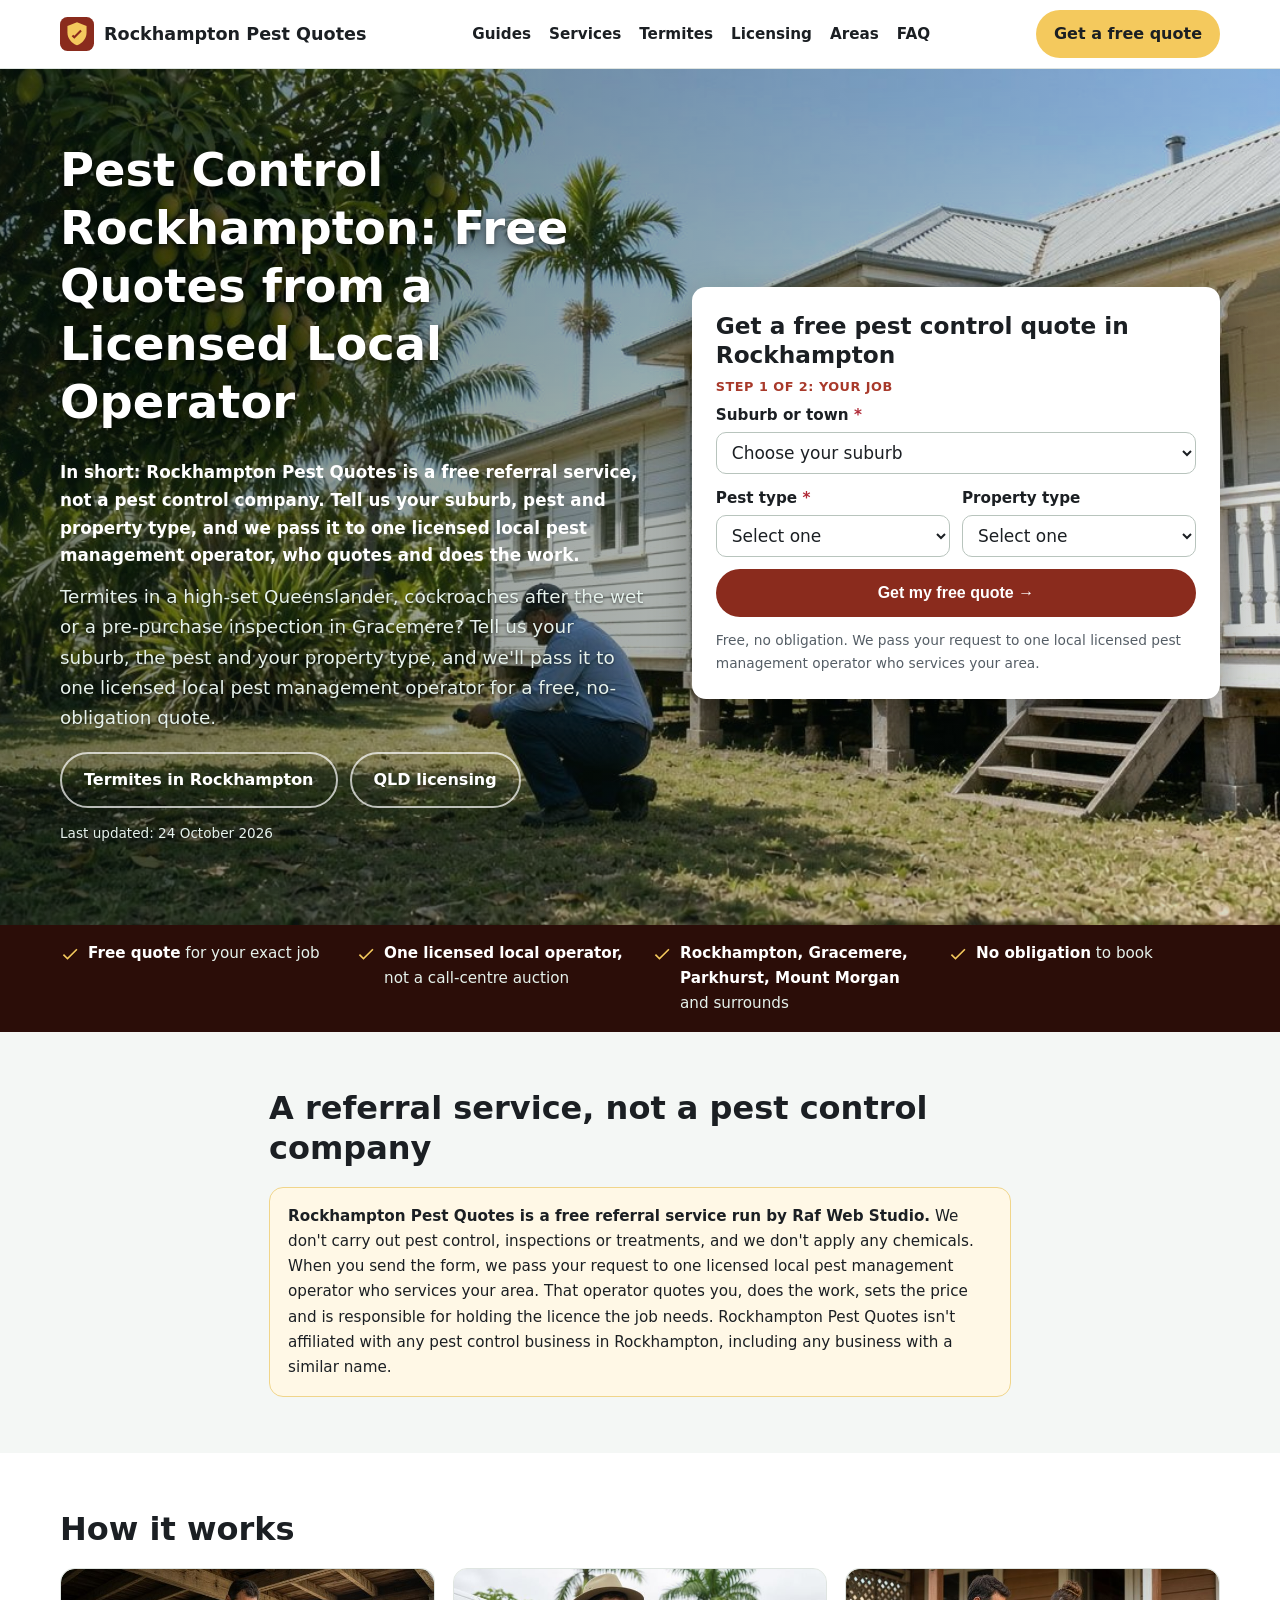
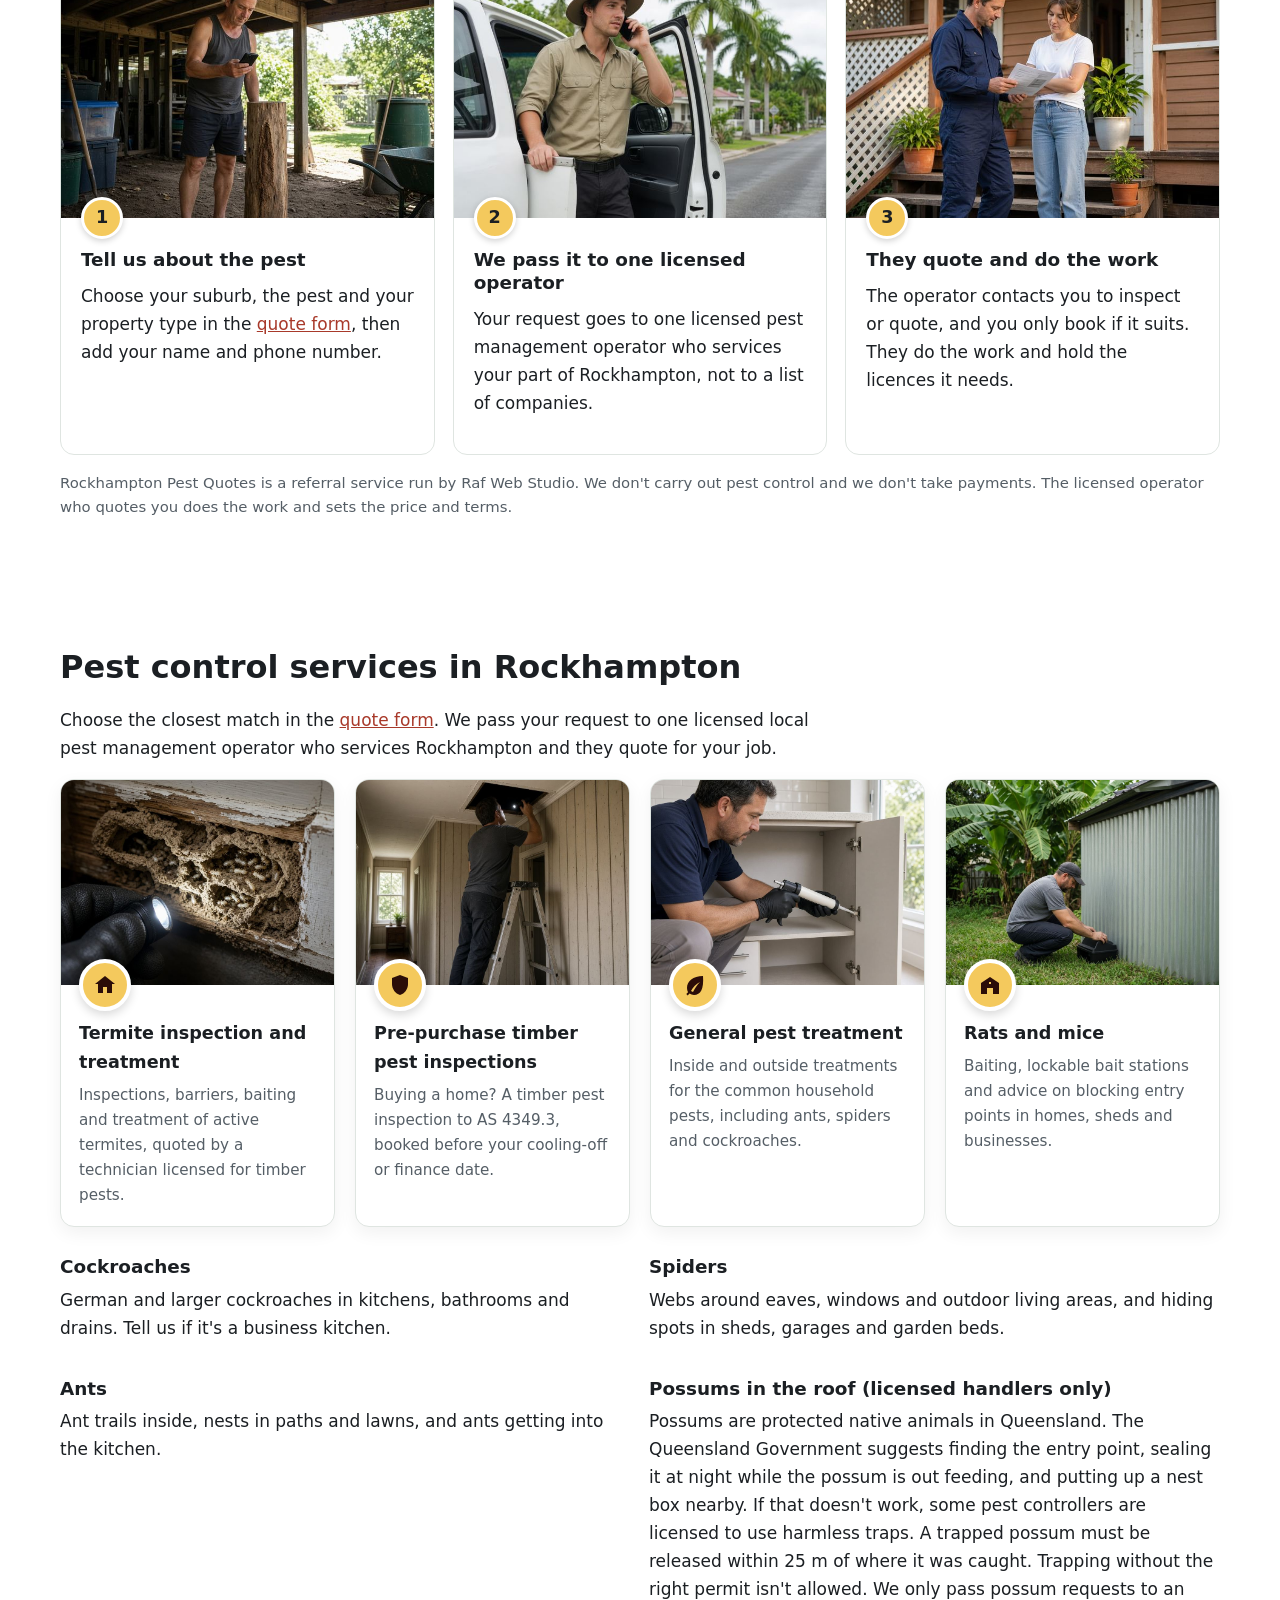
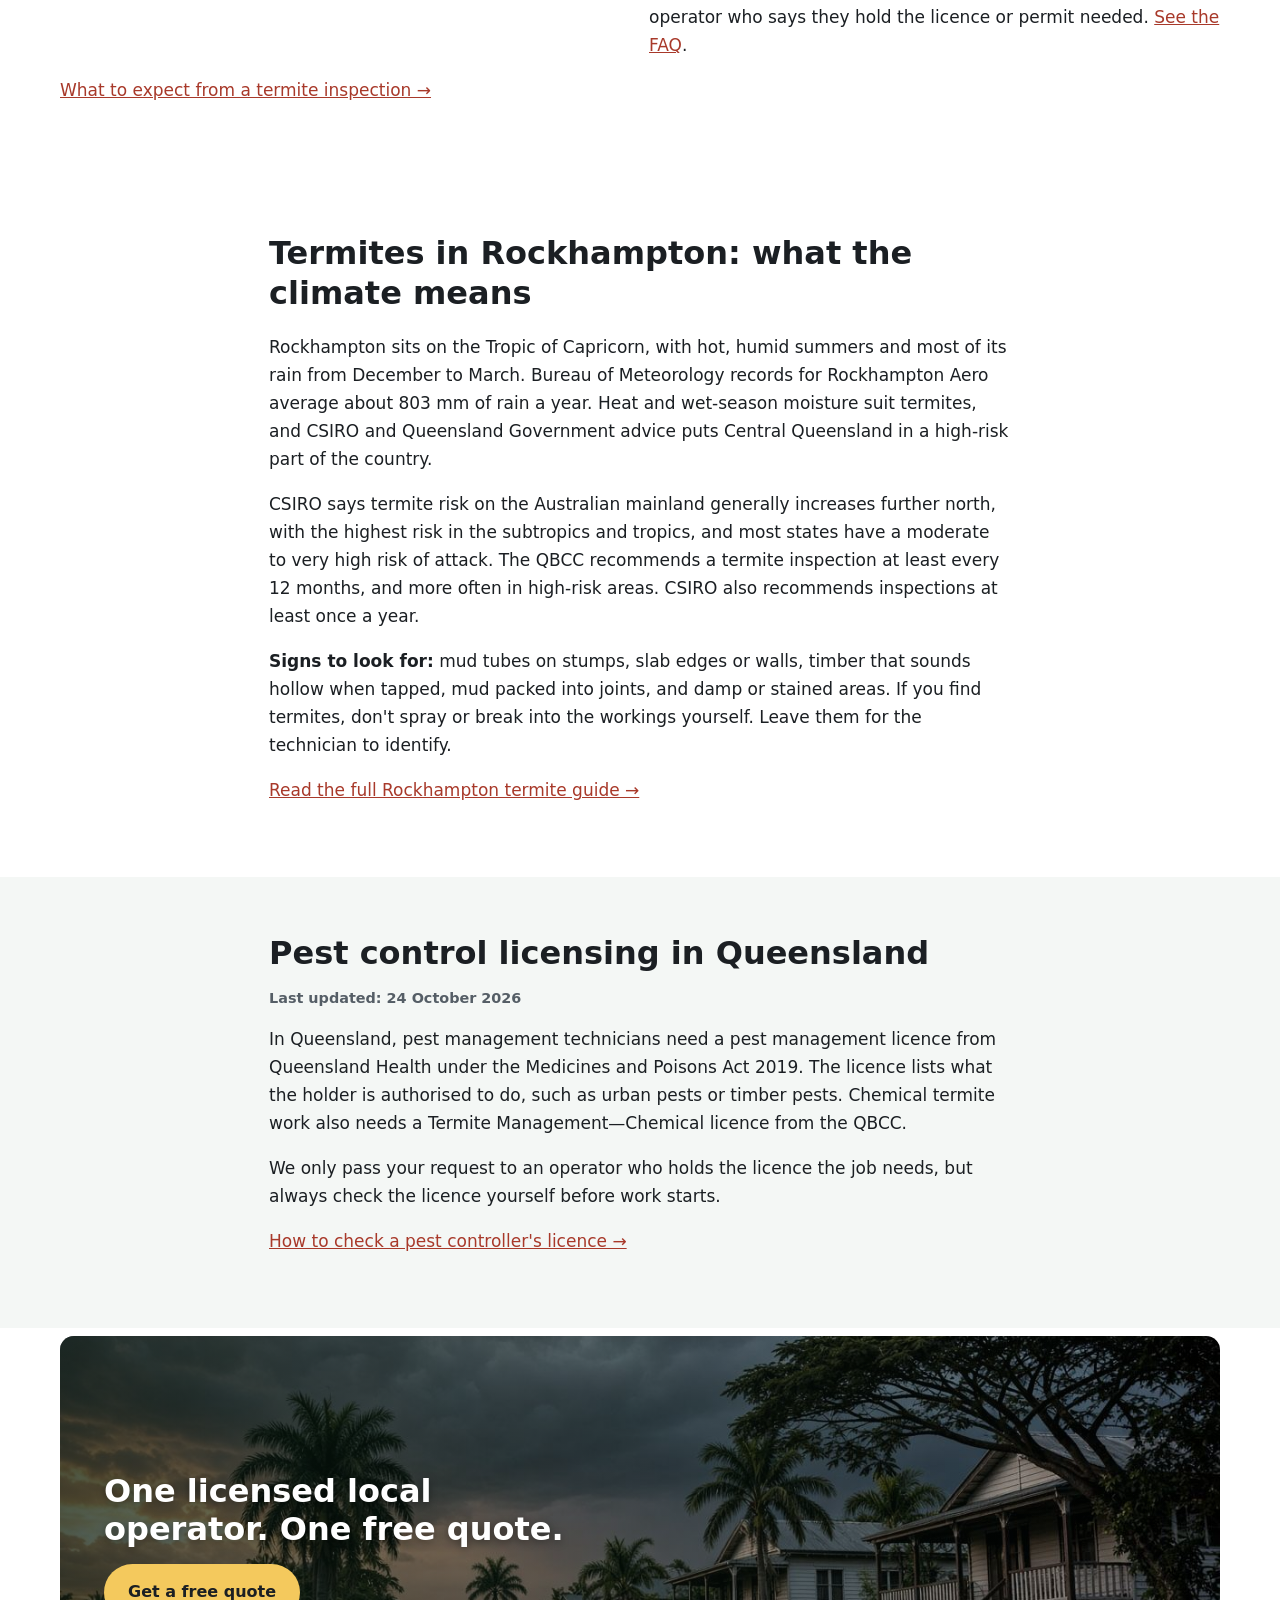
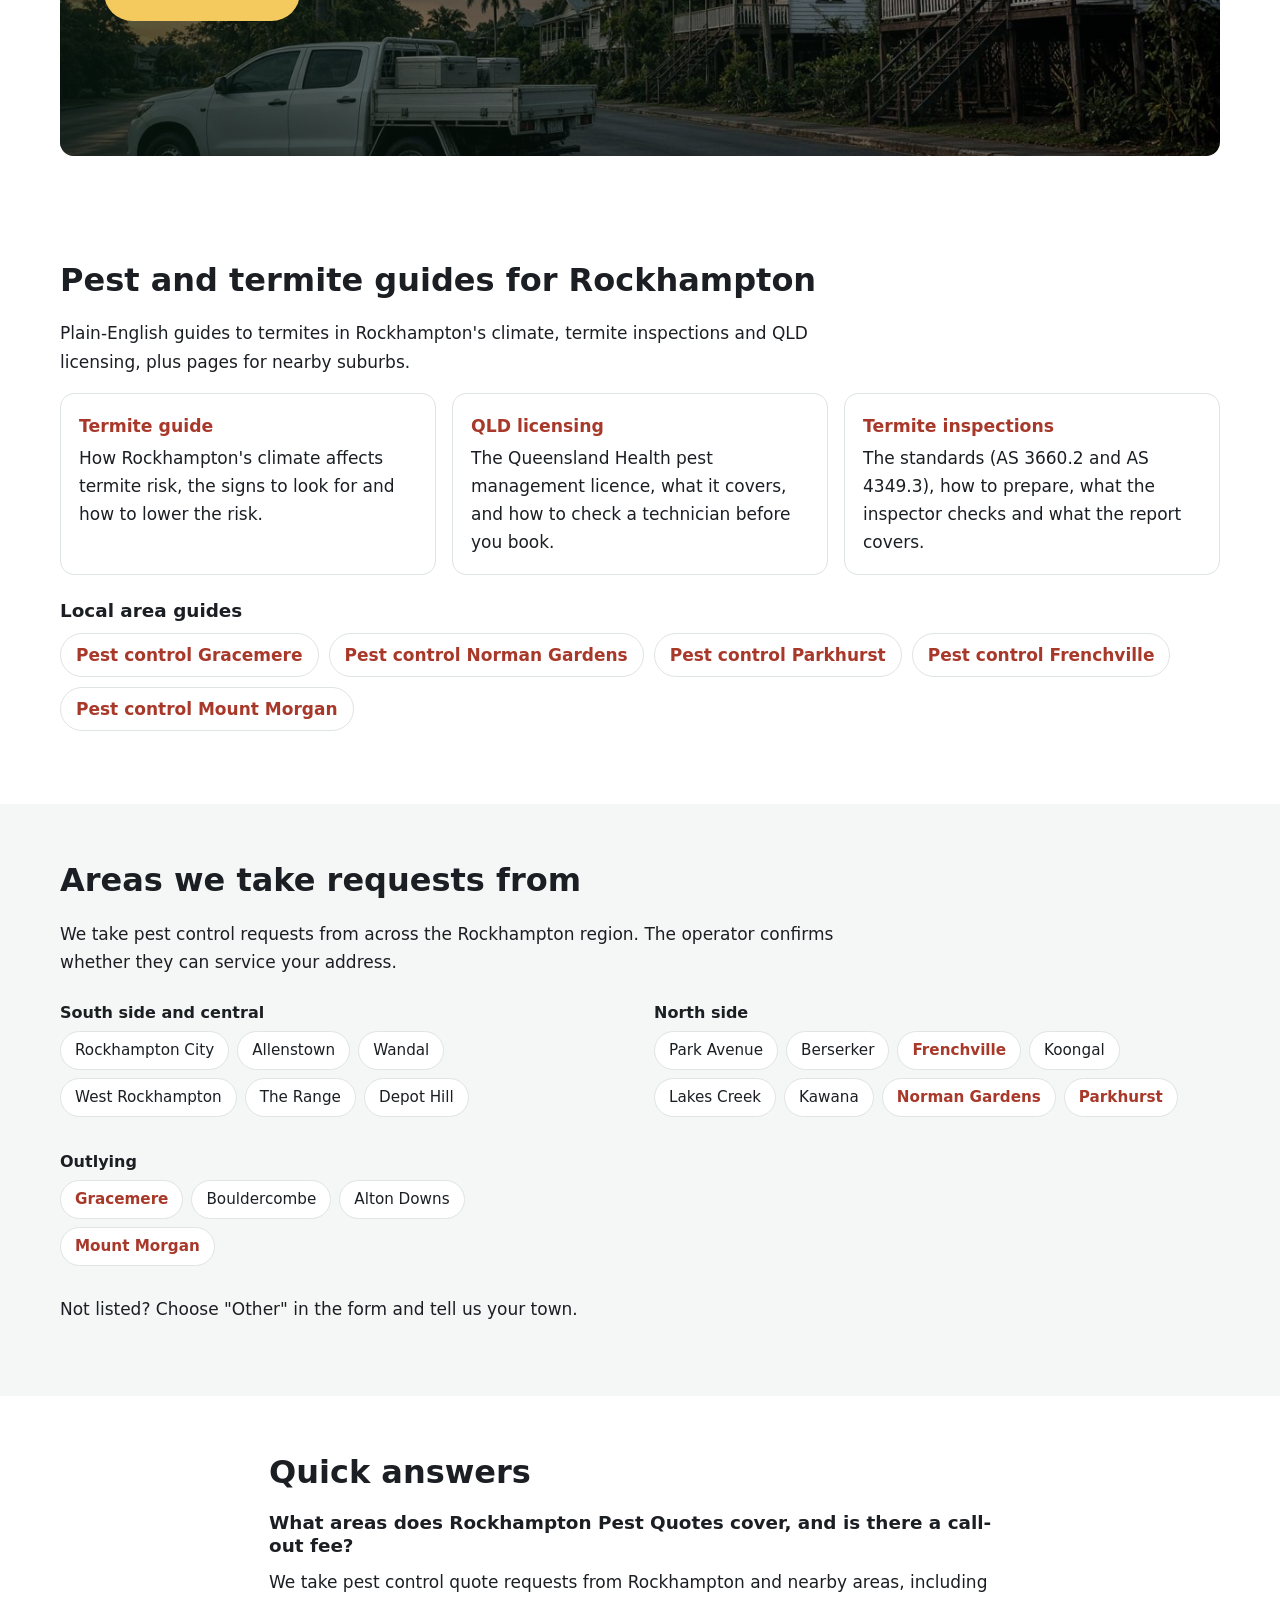
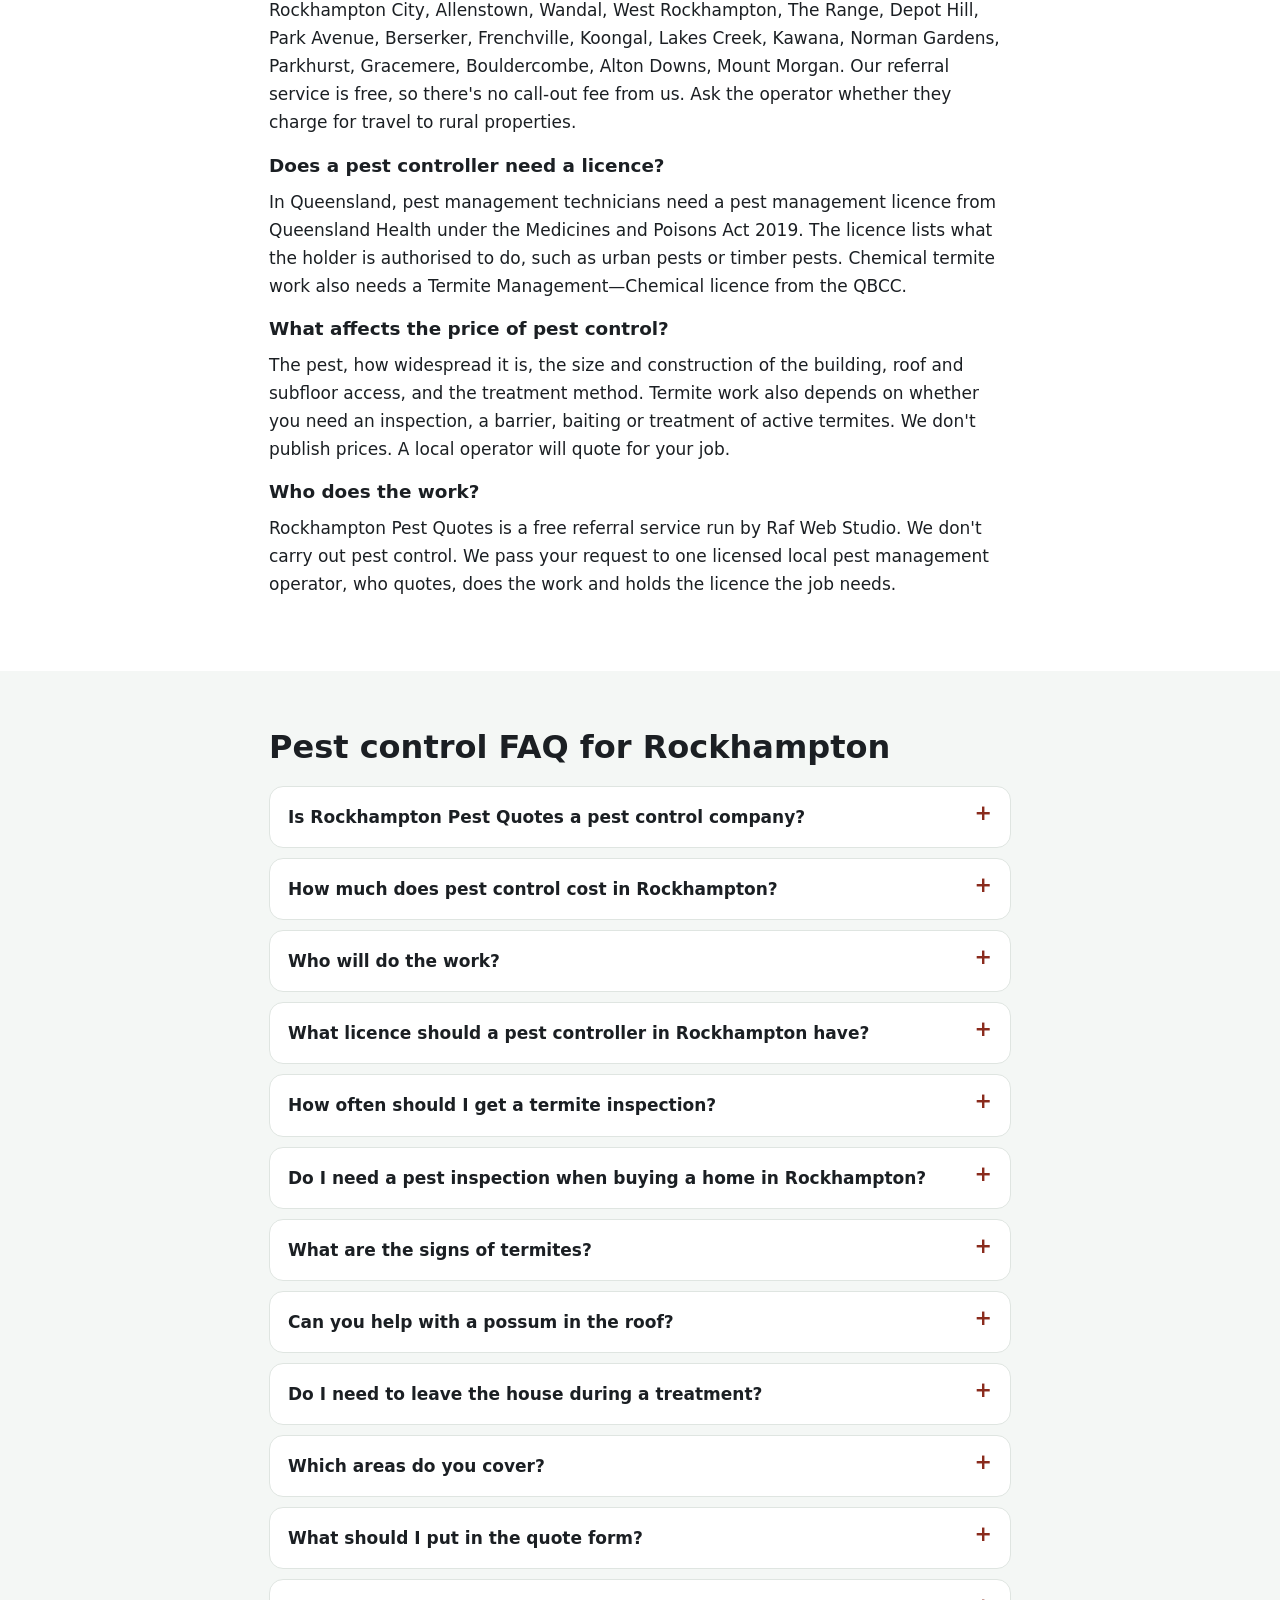
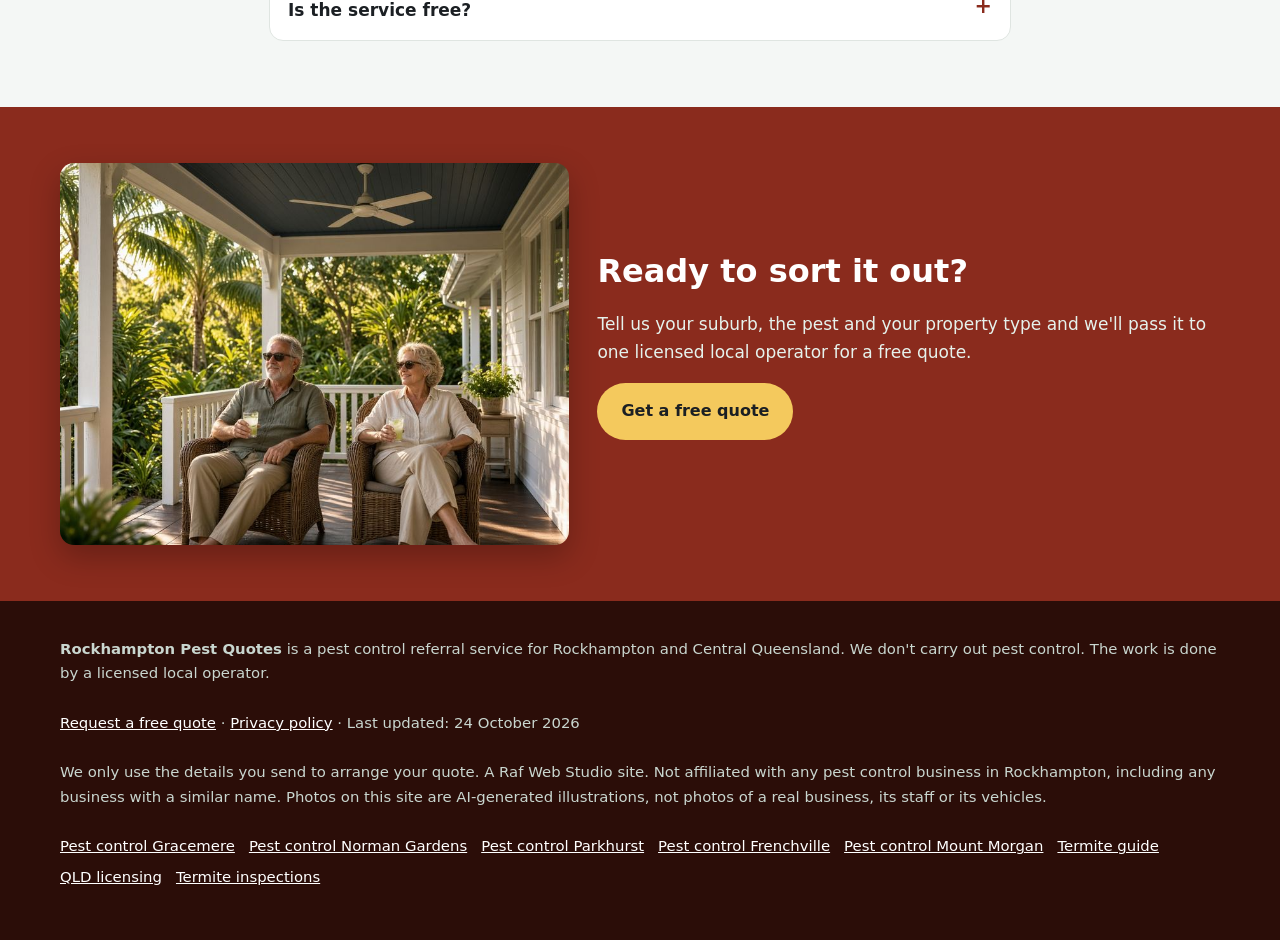
==== commit 7b1452a9: "Add GA4 gtag + generate_lead and Search Console verification (24 Oct 2026)" ====
--- a/index.html
+++ b/index.html
@@ -2,7 +2,7 @@
 <html lang="en-AU">
 <head>
 <meta charset="utf-8">
-<!-- Search Console verification meta tag goes here once the property is created -->
+<meta name="google-site-verification" content="ZKgoDOmA9ZTkDluiv49ah4Sl0IsWL3tCnnUpRpjQnsk" />
 <meta name="viewport" content="width=device-width, initial-scale=1">
 <title>Pest Control Rockhampton | Free Pest &amp; Termite Quotes, Rockhampton QLD</title>
 <meta name="description" content="Pest control and termite inspection quotes in Rockhampton, Gracemere, Norman Gardens, Parkhurst, Frenchville and Mount Morgan. A free referral service: one licensed local operator quotes for your job.">
@@ -21,10 +21,14 @@
 <script>document.documentElement.classList.add('js')</script>
 <link rel="stylesheet" href="styles.css">
 
-<!-- GA4: Google tag (gtag.js) goes here once the GA4 property for rockhamptonpestcontrol.com is created.
-<script async src="https://www.googletagmanager.com/gtag/js?id=G-XXXXXXXXXX"></script>
-<script>window.dataLayer=window.dataLayer||[];function gtag(){dataLayer.push(arguments);}gtag('js',new Date());gtag('config','G-XXXXXXXXXX');</script>
--->
+<!-- Google tag (gtag.js) -->
+<script async src="https://www.googletagmanager.com/gtag/js?id=G-4VEBL5G1DB"></script>
+<script>
+  window.dataLayer = window.dataLayer || [];
+  function gtag(){dataLayer.push(arguments);}
+  gtag('js', new Date());
+  gtag('config', 'G-4VEBL5G1DB');
+</script>
 
 <script type="application/ld+json">
 {
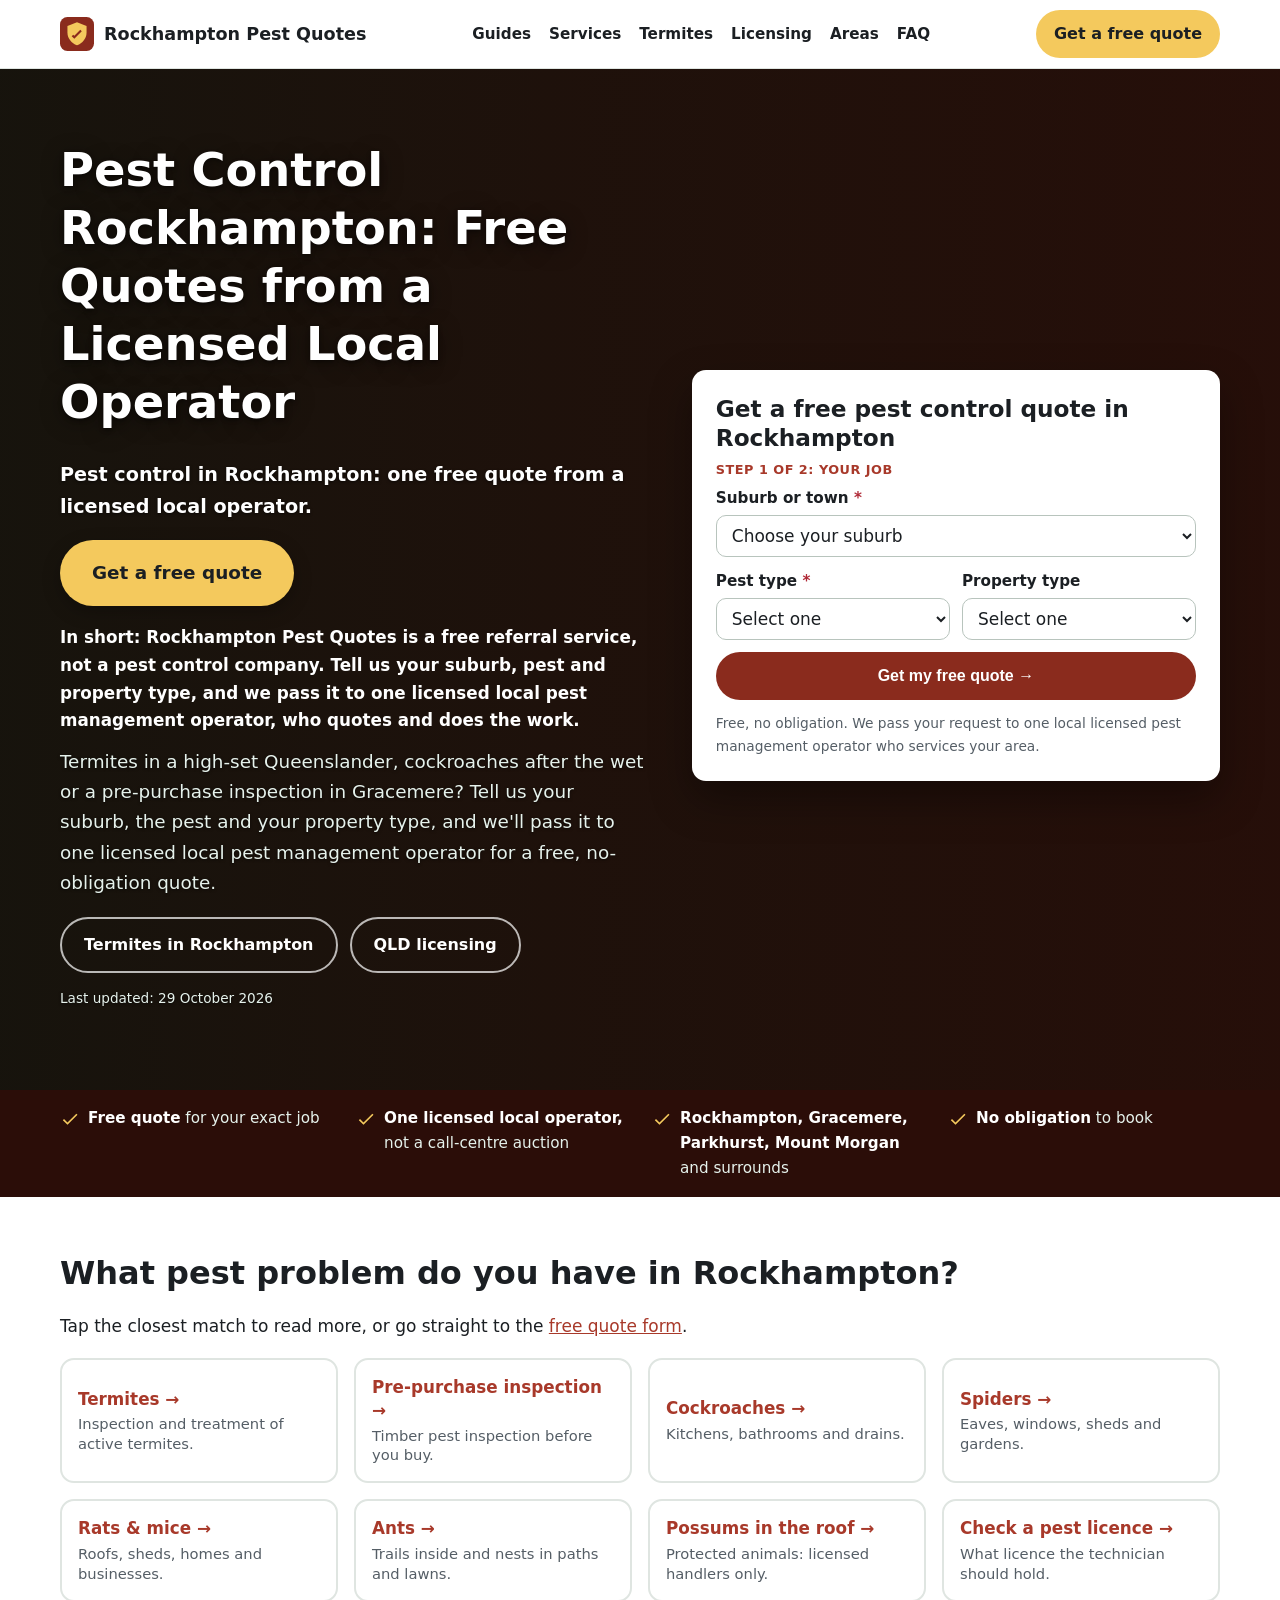
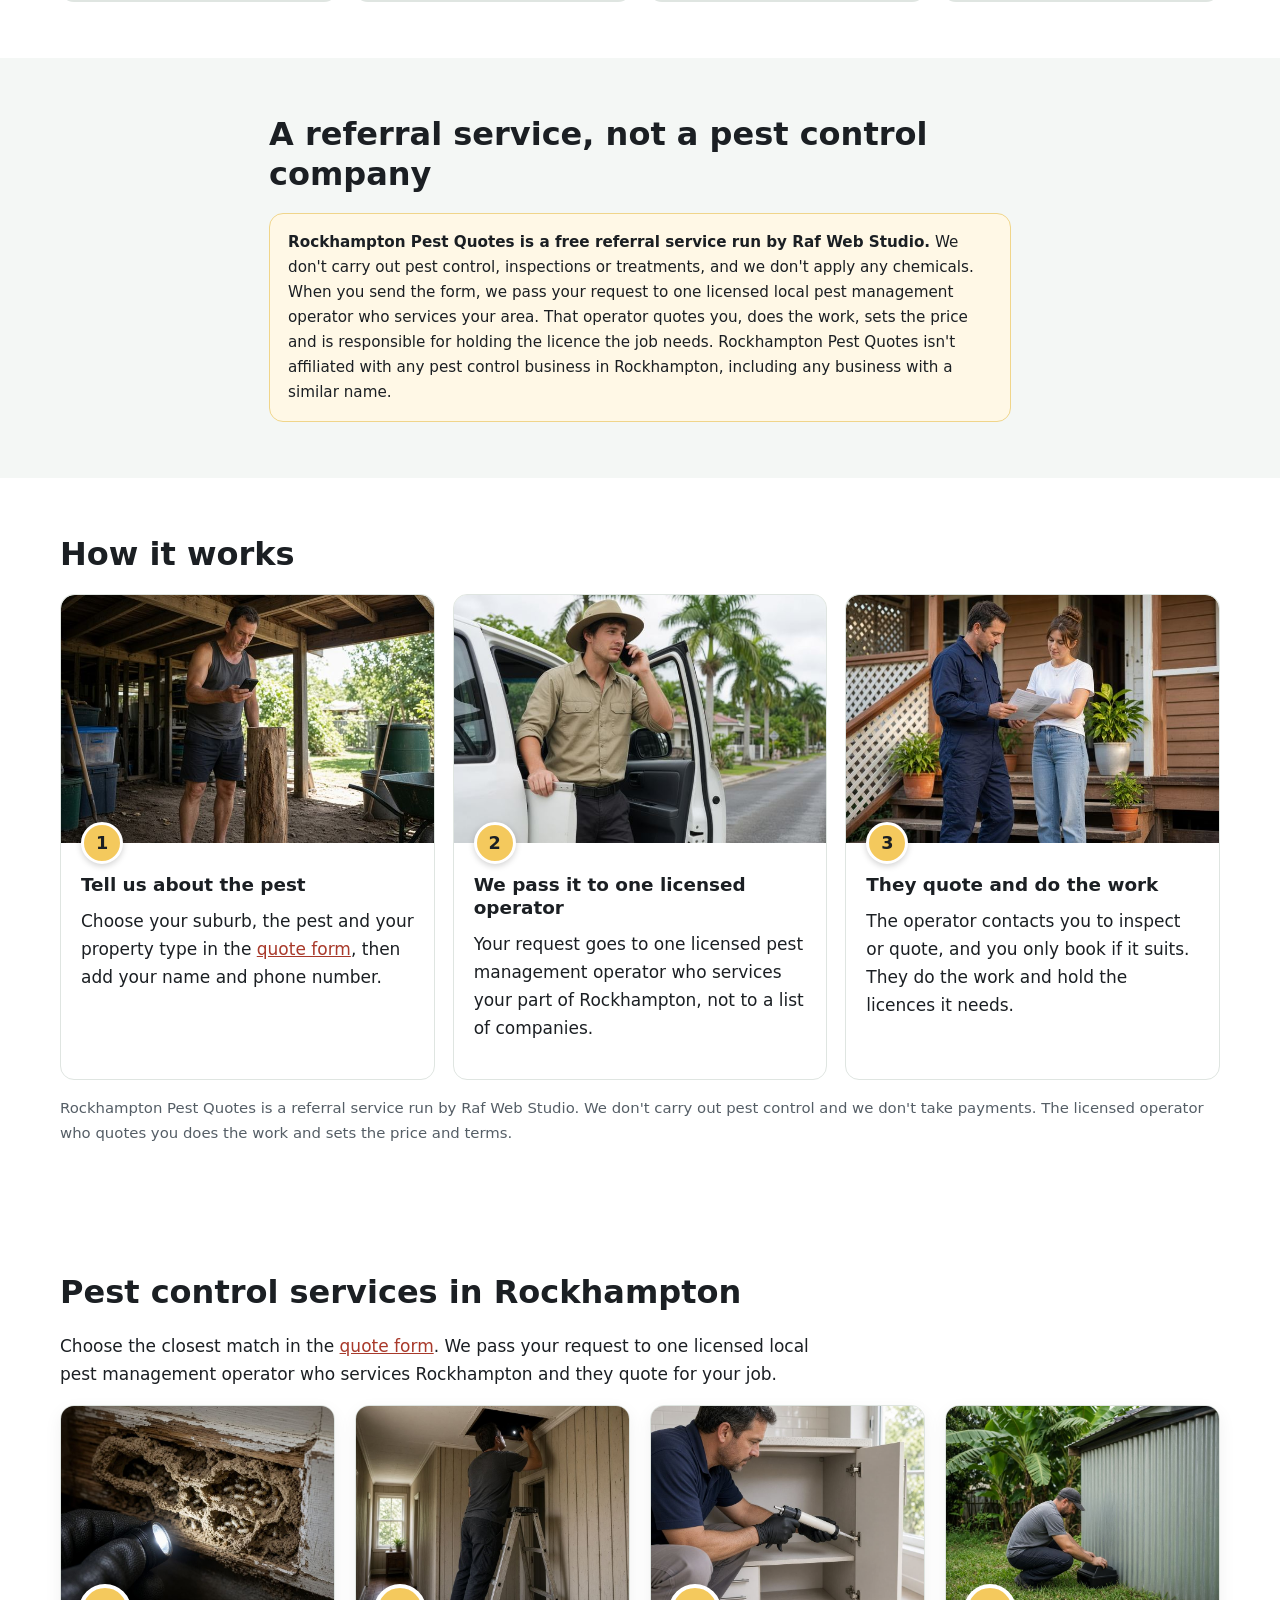
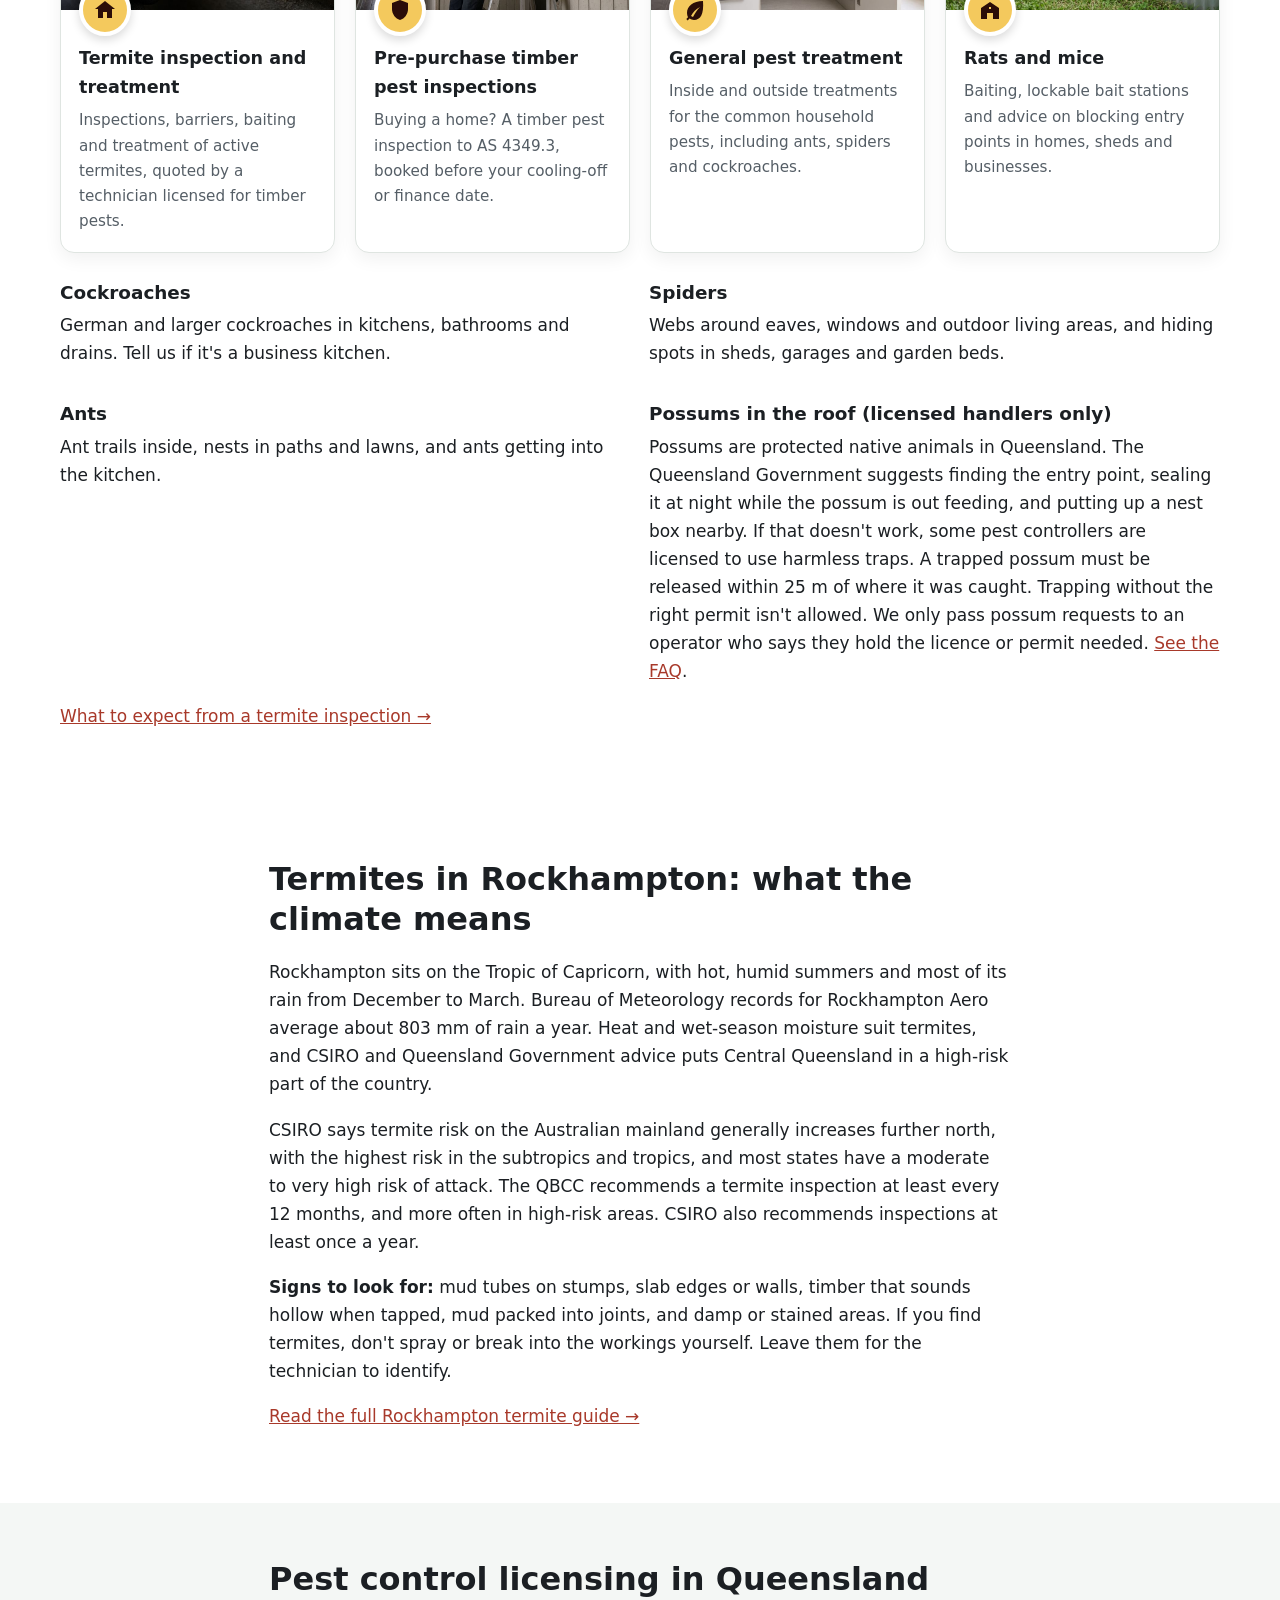
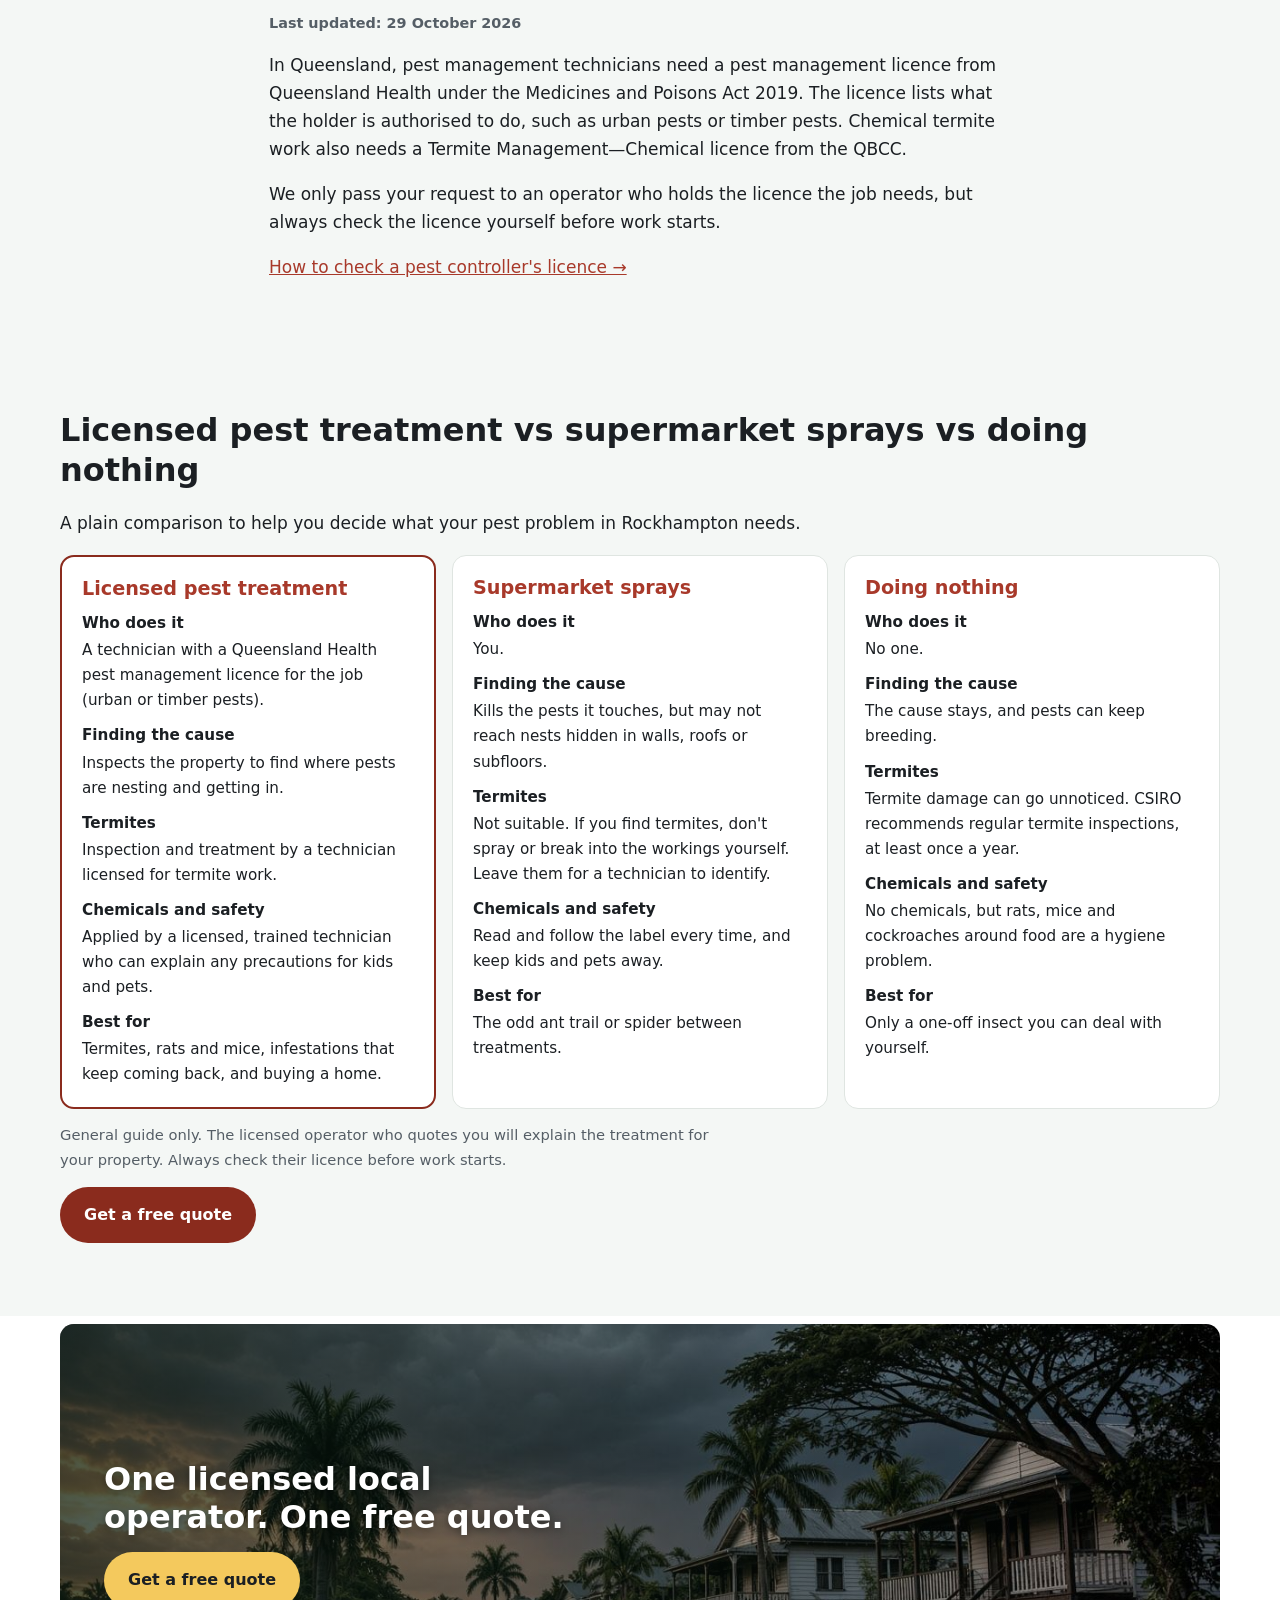
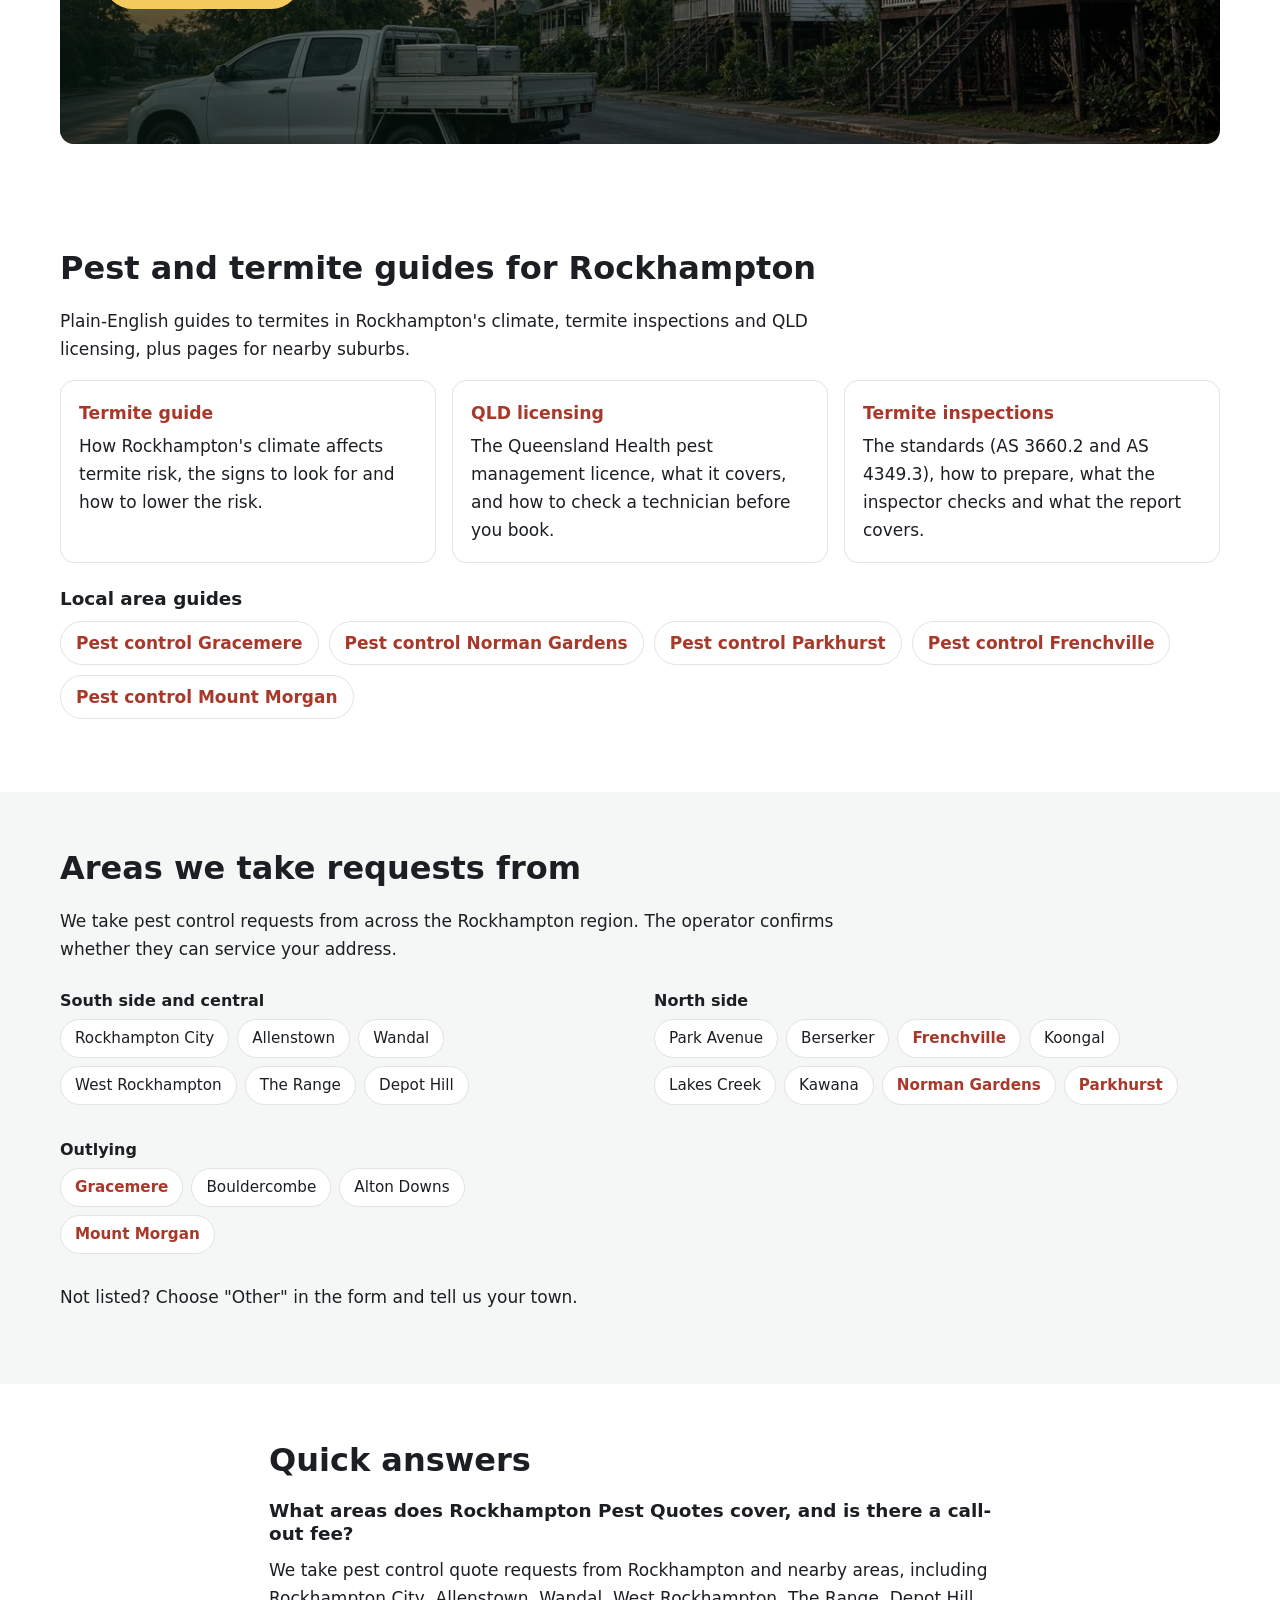
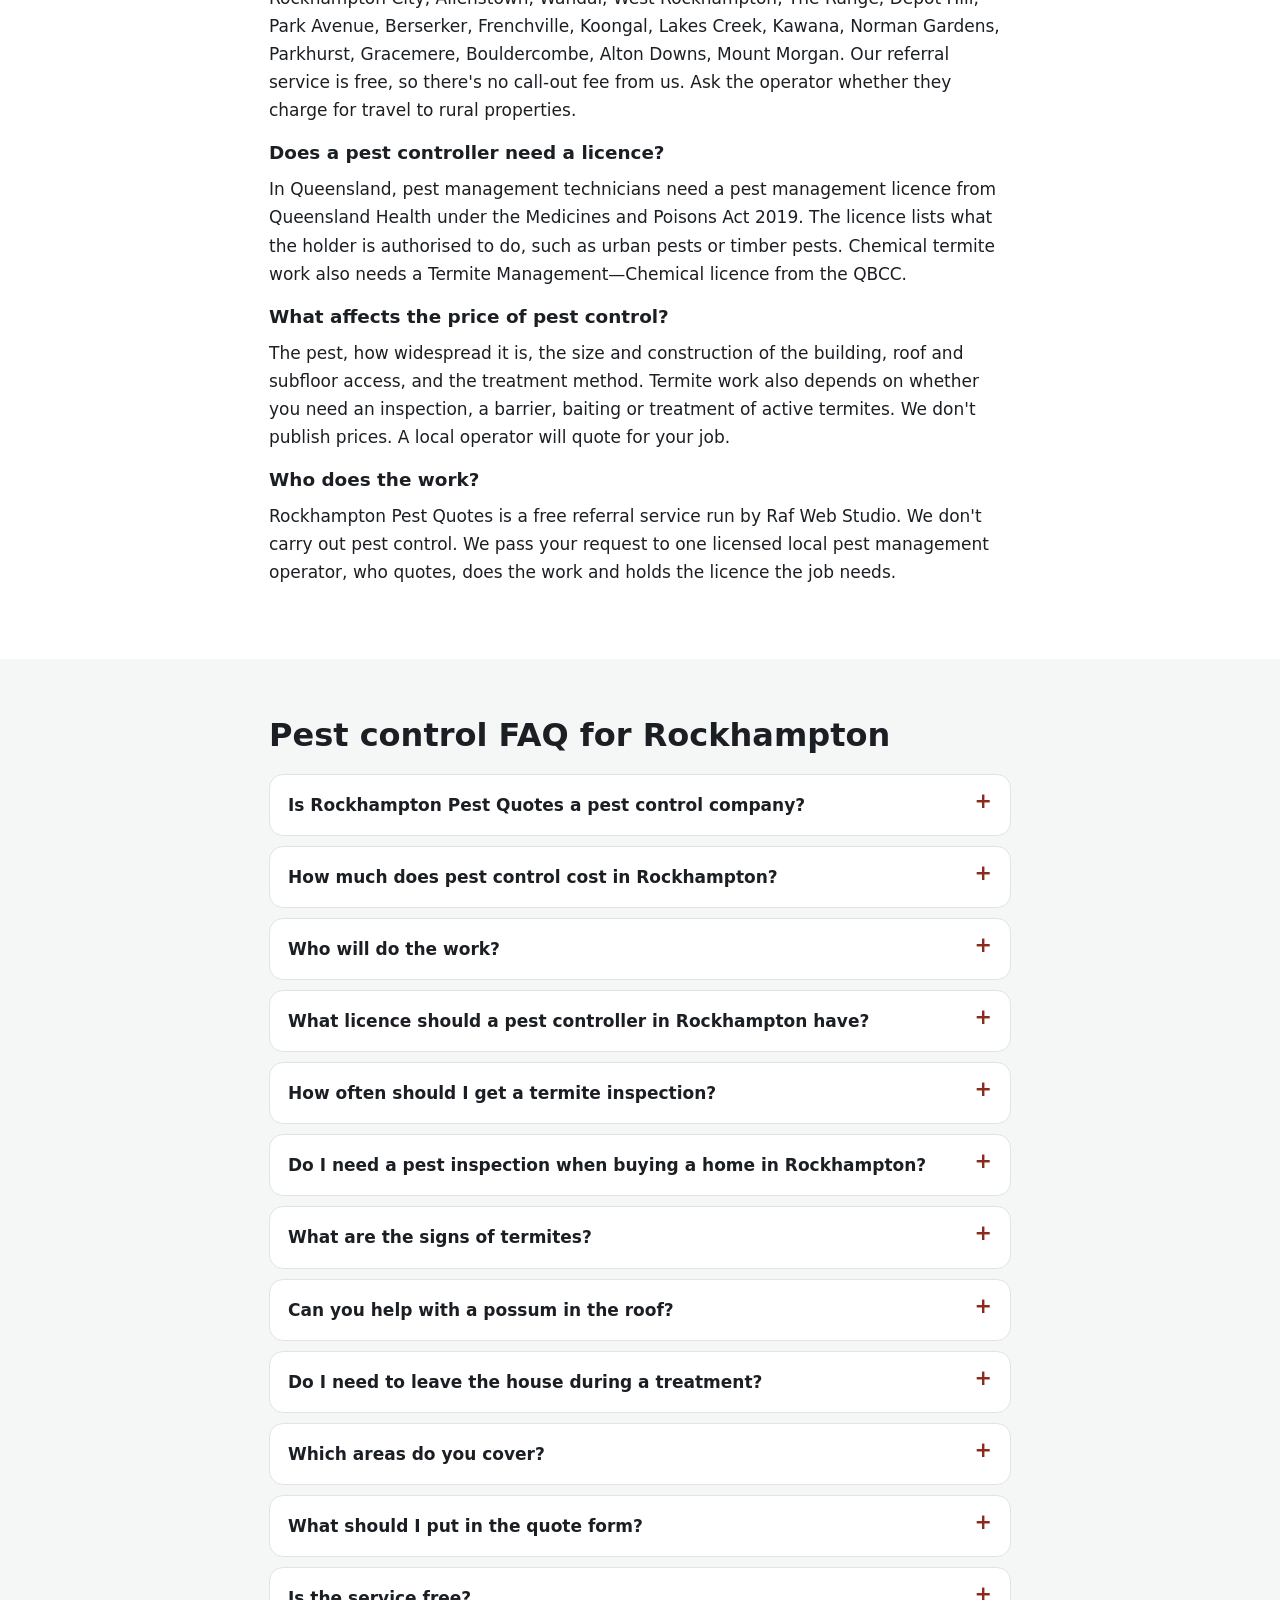
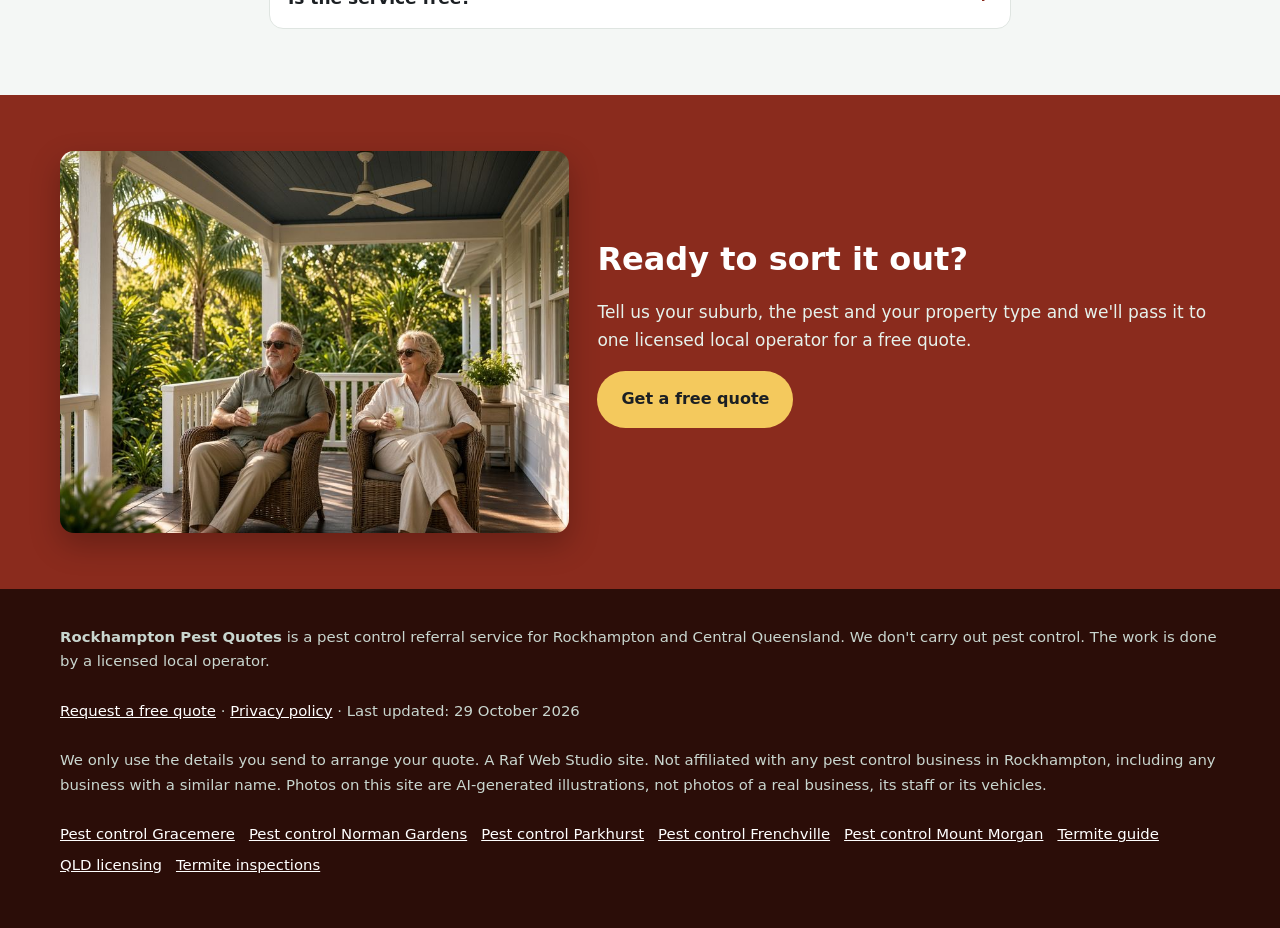
==== commit ace127c4: "Homepage v3: service+town tagline and big quote button, 'What do you need?' tiles, comparison sectio" ====
--- a/index.html
+++ b/index.html
@@ -39,7 +39,7 @@
  "name": "Pest Control Rockhampton | Free Pest & Termite Quotes, Rockhampton QLD",
  "description": "Pest control and termite inspection quotes in Rockhampton, Gracemere, Norman Gardens, Parkhurst, Frenchville and Mount Morgan. A free referral service: one licensed local operator quotes for your job.",
  "inLanguage": "en-AU",
- "dateModified": "2026-10-24",
+ "dateModified": "2026-10-29",
  "isPartOf": {
   "@id": "https://rockhamptonpestcontrol.com/#website"
  },
@@ -156,7 +156,7 @@
  "name": "Rockhampton Pest Quotes",
  "url": "https://rockhamptonpestcontrol.com/",
  "inLanguage": "en-AU",
- "dateModified": "2026-10-24"
+ "dateModified": "2026-10-29"
 }
 </script>
 <script type="application/ld+json">
@@ -387,6 +387,29 @@
  ]
 }
 </script>
+<!--h3:css--><style>
+.h3-tag{font-size:1.2rem;font-weight:600;margin:.2em 0 .9em;color:#fff;text-shadow:0 1px 3px rgba(0,0,0,.6);max-width:36em}
+.btn-xl{font-size:1.15rem;padding:16px 30px;min-height:54px;box-shadow:0 6px 18px rgba(0,0,0,.25)}
+.h3-cta{margin:0 0 18px}
+.need-grid{display:grid;grid-template-columns:repeat(2,minmax(0,1fr));gap:12px;margin-top:18px}
+@media(min-width:800px){.need-grid{grid-template-columns:repeat(4,minmax(0,1fr));gap:16px}}
+.need-grid a{display:flex;flex-direction:column;justify-content:center;min-height:96px;padding:16px;background:#fff;border:2px solid var(--line);border-radius:var(--radius);text-decoration:none;color:var(--ink);line-height:1.35}
+.need-grid a:hover,.need-grid a:focus-visible{border-color:var(--green);background:var(--soft)}
+.need-grid strong{color:var(--green-2);font-size:1.05rem;margin-bottom:4px}
+.need-grid strong::after{content:" \2192"}
+.need-grid span{font-size:.92rem;color:var(--muted)}
+.cmp{display:grid;gap:16px;margin-top:18px}
+@media(min-width:900px){.cmp{grid-template-columns:repeat(3,minmax(0,1fr))}}
+.cmp article{background:#fff;border:1px solid var(--line);border-radius:var(--radius);padding:20px}
+.cmp article.cmp-main{border:2px solid var(--green)}
+.cmp h3{margin:0 0 10px;font-size:1.2rem;color:var(--green-2)}
+.cmp dl{margin:0}.cmp dt{font-weight:700;margin-top:10px;font-size:.95rem}.cmp dd{margin:2px 0 0;color:var(--ink);font-size:.95rem}
+.cmp-note{font-size:.92rem;color:var(--muted);margin-top:14px;max-width:46em}
+.mobile-call{transition:transform .2s ease;padding-bottom:calc(10px + env(safe-area-inset-bottom))}
+.mobile-call .btn{min-height:48px;font-size:1.05rem}
+.mobile-call.mc-off{transform:translateY(120%)}
+@media(prefers-reduced-motion:reduce){.mobile-call{transition:none}}
+</style><!--/h3:css-->
 </head>
 <body>
 <a class="skip-link" href="#main">Skip to content</a>
@@ -412,11 +435,12 @@
   </picture>
   <div class="wrap hero-grid">
     <div class="hero-copy">
-      <h1 id="h1">Pest Control Rockhampton: Free Quotes from a Licensed Local Operator</h1>
-      <p class="summary">In short: Rockhampton Pest Quotes is a free referral service, not a pest control company. Tell us your suburb, pest and property type, and we pass it to one licensed local pest management operator, who quotes and does the work.</p>
+      <h1 id="h1">Pest Control Rockhampton: Free Quotes from a Licensed Local Operator</h1><!--h3:hero-->
+      <p class="h3-tag">Pest control in Rockhampton: one free quote from a licensed local operator.</p>
+      <p class="h3-cta"><a class="btn btn-call btn-xl" href="#quote">Get a free quote</a></p><!--/h3:hero-->      <p class="summary">In short: Rockhampton Pest Quotes is a free referral service, not a pest control company. Tell us your suburb, pest and property type, and we pass it to one licensed local pest management operator, who quotes and does the work.</p>
       <p class="lead">Termites in a high-set Queenslander, cockroaches after the wet or a pre-purchase inspection in Gracemere? Tell us your suburb, the pest and your property type, and we'll pass it to one licensed local pest management operator for a free, no-obligation quote.</p>
       <div class="ctas"><a class="btn btn-ghost" href="#termites">Termites in Rockhampton</a><a class="btn btn-ghost" href="#licensing">QLD licensing</a></div>
-      <p class="updated">Last updated: 24 October 2026</p>
+      <p class="updated">Last updated: 29 October 2026</p>
     </div>
     <div class="hero-form-card" id="quote">
       <h2 id="quote-h">Get a free pest control quote in Rockhampton</h2>
@@ -457,6 +481,15 @@
 <section class="trust" aria-label="Why use this service">
   <ul class="wrap trust-list"><li><svg viewBox="0 0 24 24" aria-hidden="true"><path fill="currentColor" d="M9 16.2 4.8 12l-1.4 1.4L9 19 21 7l-1.4-1.4z"/></svg><span><strong>Free quote</strong> for your exact job</span></li><li><svg viewBox="0 0 24 24" aria-hidden="true"><path fill="currentColor" d="M9 16.2 4.8 12l-1.4 1.4L9 19 21 7l-1.4-1.4z"/></svg><span><strong>One licensed local operator,</strong> not a call-centre auction</span></li><li><svg viewBox="0 0 24 24" aria-hidden="true"><path fill="currentColor" d="M9 16.2 4.8 12l-1.4 1.4L9 19 21 7l-1.4-1.4z"/></svg><span><strong>Rockhampton, Gracemere, Parkhurst, Mount Morgan</strong> and surrounds</span></li><li><svg viewBox="0 0 24 24" aria-hidden="true"><path fill="currentColor" d="M9 16.2 4.8 12l-1.4 1.4L9 19 21 7l-1.4-1.4z"/></svg><span><strong>No obligation</strong> to book</span></li></ul>
 </section>
+<!--h3:need-->
+<section id="need" aria-labelledby="need-h">
+  <div class="wrap">
+    <h2 id="need-h">What pest problem do you have in Rockhampton?</h2>
+    <p class="intro">Tap the closest match to read more, or go straight to the <a href="#quote">free quote form</a>.</p>
+    <div class="need-grid"><a href="/termites-rockhampton/"><strong>Termites</strong><span>Inspection and treatment of active termites.</span></a><a href="/termite-inspection/"><strong>Pre-purchase inspection</strong><span>Timber pest inspection before you buy.</span></a><a href="#quote"><strong>Cockroaches</strong><span>Kitchens, bathrooms and drains.</span></a><a href="#quote"><strong>Spiders</strong><span>Eaves, windows, sheds and gardens.</span></a><a href="#quote"><strong>Rats &amp; mice</strong><span>Roofs, sheds, homes and businesses.</span></a><a href="#quote"><strong>Ants</strong><span>Trails inside and nests in paths and lawns.</span></a><a href="#services"><strong>Possums in the roof</strong><span>Protected animals: licensed handlers only.</span></a><a href="/pest-control-licence-qld/"><strong>Check a pest licence</strong><span>What licence the technician should hold.</span></a></div>
+  </div>
+</section>
+<!--/h3:need-->
 <section class="alt" id="referral" aria-labelledby="ref-h">
   <div class="wrap intro">
     <h2 id="ref-h">A referral service, not a pest control company</h2>
@@ -512,12 +545,23 @@
 <section class="alt" id="licensing" aria-labelledby="lic-h">
   <div class="wrap intro">
     <h2 id="lic-h">Pest control licensing in Queensland</h2>
-    <p class="updated-dark">Last updated: 24 October 2026</p>
+    <p class="updated-dark">Last updated: 29 October 2026</p>
     <p>In Queensland, pest management technicians need a pest management licence from Queensland Health under the Medicines and Poisons Act 2019. The licence lists what the holder is authorised to do, such as urban pests or timber pests. Chemical termite work also needs a Termite Management—Chemical licence from the QBCC.</p>
     <p>We only pass your request to an operator who holds the licence the job needs, but always check the licence yourself before work starts.</p>
     <p><a href="/pest-control-licence-qld/">How to check a pest controller's licence →</a></p>
   </div>
 </section>
+<!--h3:compare-->
+<section class="alt" id="compare" aria-labelledby="compare-h">
+  <div class="wrap">
+    <h2 id="compare-h">Licensed pest treatment vs supermarket sprays vs doing nothing</h2>
+    <p class="intro">A plain comparison to help you decide what your pest problem in Rockhampton needs.</p>
+    <div class="cmp"><article class="cmp-main"><h3>Licensed pest treatment</h3><dl><dt>Who does it</dt><dd>A technician with a Queensland Health pest management licence for the job (urban or timber pests).</dd><dt>Finding the cause</dt><dd>Inspects the property to find where pests are nesting and getting in.</dd><dt>Termites</dt><dd>Inspection and treatment by a technician licensed for termite work.</dd><dt>Chemicals and safety</dt><dd>Applied by a licensed, trained technician who can explain any precautions for kids and pets.</dd><dt>Best for</dt><dd>Termites, rats and mice, infestations that keep coming back, and buying a home.</dd></dl></article><article><h3>Supermarket sprays</h3><dl><dt>Who does it</dt><dd>You.</dd><dt>Finding the cause</dt><dd>Kills the pests it touches, but may not reach nests hidden in walls, roofs or subfloors.</dd><dt>Termites</dt><dd>Not suitable. If you find termites, don't spray or break into the workings yourself. Leave them for a technician to identify.</dd><dt>Chemicals and safety</dt><dd>Read and follow the label every time, and keep kids and pets away.</dd><dt>Best for</dt><dd>The odd ant trail or spider between treatments.</dd></dl></article><article><h3>Doing nothing</h3><dl><dt>Who does it</dt><dd>No one.</dd><dt>Finding the cause</dt><dd>The cause stays, and pests can keep breeding.</dd><dt>Termites</dt><dd>Termite damage can go unnoticed. CSIRO recommends regular termite inspections, at least once a year.</dd><dt>Chemicals and safety</dt><dd>No chemicals, but rats, mice and cockroaches around food are a hygiene problem.</dd><dt>Best for</dt><dd>Only a one-off insect you can deal with yourself.</dd></dl></article></div>
+    <p class="cmp-note">General guide only. The licensed operator who quotes you will explain the treatment for your property. Always check their licence before work starts.</p>
+    <p><a class="btn btn-primary" href="#quote">Get a free quote</a></p>
+  </div>
+</section>
+<!--/h3:compare-->
 <section class="band-wrap" aria-label="One licensed local operator. One free quote.">
   <div class="wrap">
     <div class="truck-band">
@@ -595,7 +639,7 @@
 <footer class="site-footer">
   <div class="wrap">
     <p><strong>Rockhampton Pest Quotes</strong> is a pest control referral service for Rockhampton and Central Queensland. We don't carry out pest control. The work is done by a licensed local operator.</p>
-    <p><a href="#quote">Request a free quote</a> · <a href="privacy.html">Privacy policy</a> · Last updated: 24 October 2026</p>
+    <p><a href="#quote">Request a free quote</a> · <a href="privacy.html">Privacy policy</a> · Last updated: 29 October 2026</p>
     <p>We only use the details you send to arrange your quote. A Raf Web Studio site. Not affiliated with any pest control business in Rockhampton, including any business with a similar name. Photos on this site are AI-generated illustrations, not photos of a real business, its staff or its vehicles.</p>
     <p class="footer-links"><a href="/pest-control-gracemere/">Pest control Gracemere</a> <a href="/pest-control-norman-gardens/">Pest control Norman Gardens</a> <a href="/pest-control-parkhurst/">Pest control Parkhurst</a> <a href="/pest-control-frenchville/">Pest control Frenchville</a> <a href="/pest-control-mount-morgan/">Pest control Mount Morgan</a> <a href="/termites-rockhampton/">Termite guide</a> <a href="/pest-control-licence-qld/">QLD licensing</a> <a href="/termite-inspection/">Termite inspections</a></p>
   </div>
@@ -605,5 +649,6 @@
   <a class="btn btn-call" href="#quote">Get a free quote</a>
 </div>
 <script src="form.js" defer></script>
+<!--h3:js--><script>(function(){var b=document.querySelector('.mobile-call'),q=document.getElementById('quote');if(!b||!q||!('IntersectionObserver' in window))return;new IntersectionObserver(function(e){b.classList.toggle('mc-off',e[0].isIntersecting)},{threshold:.15}).observe(q)})();</script><!--/h3:js-->
 </body>
 </html>
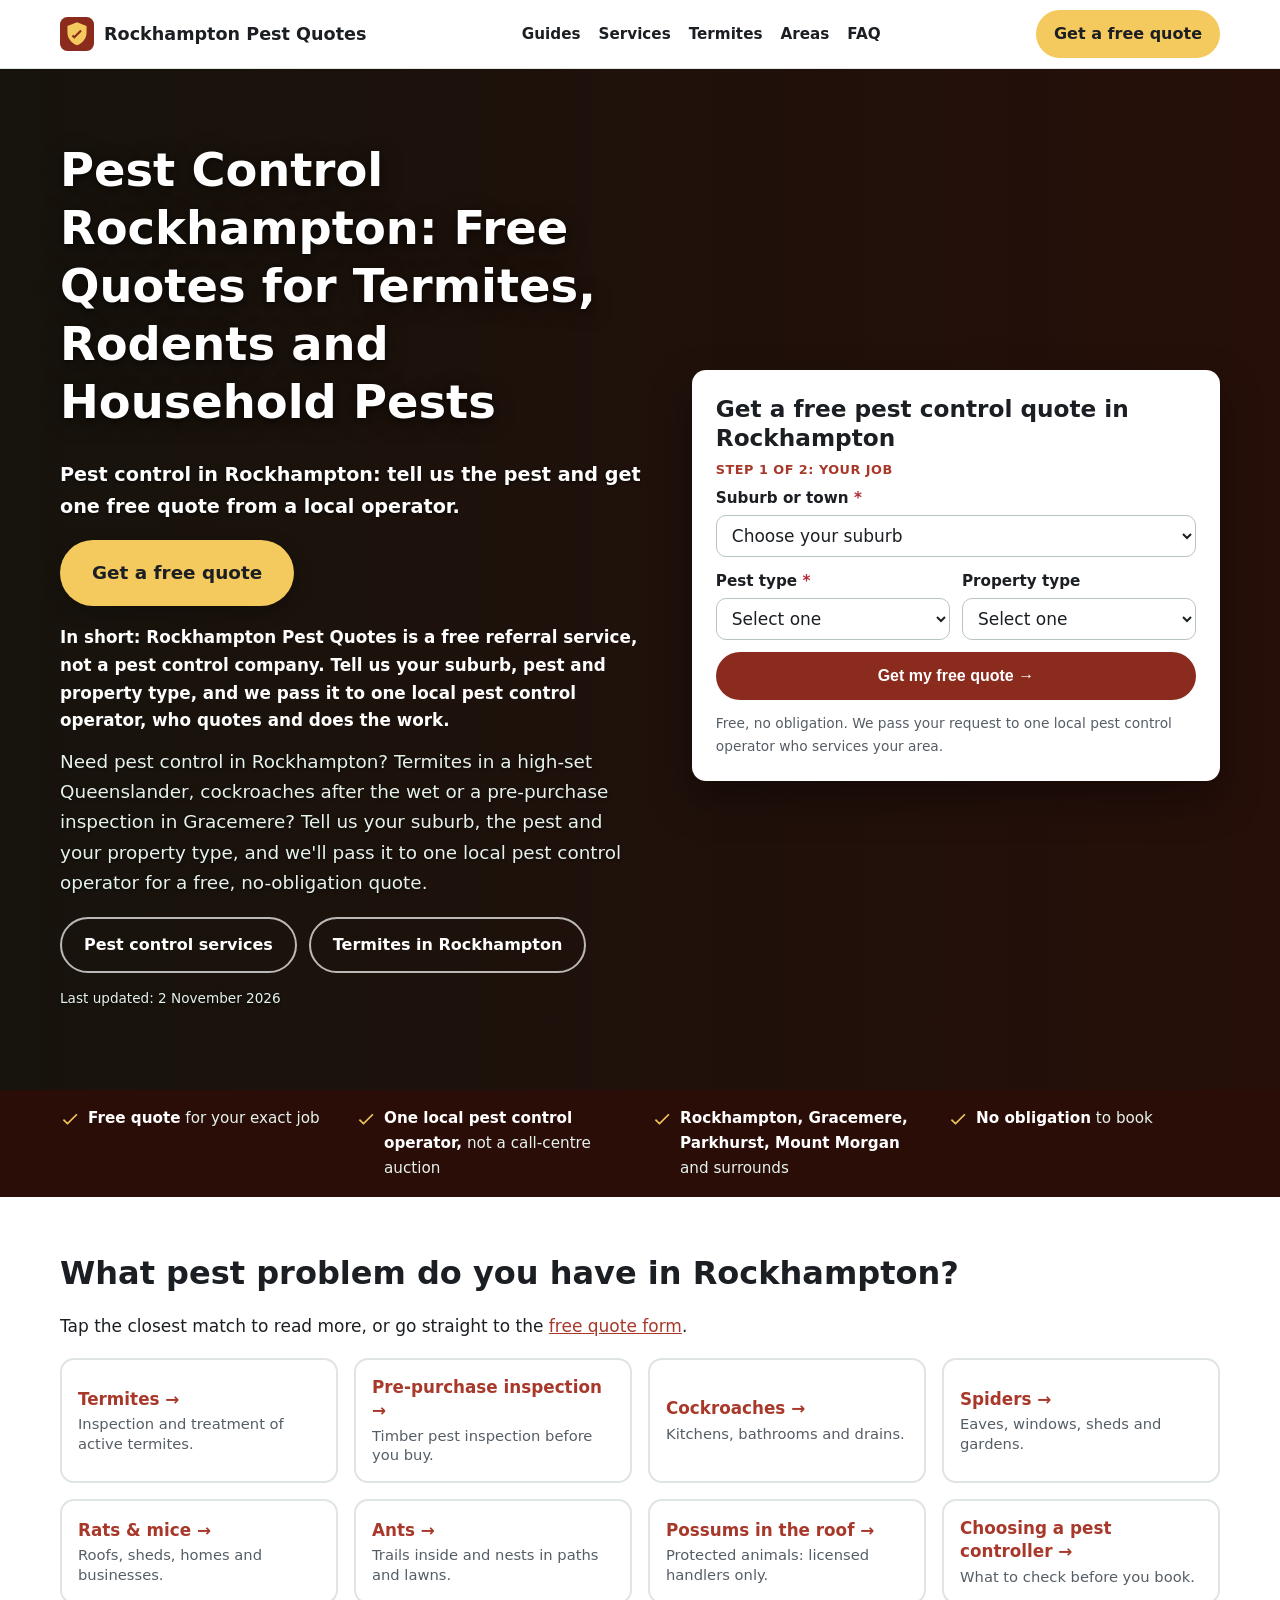
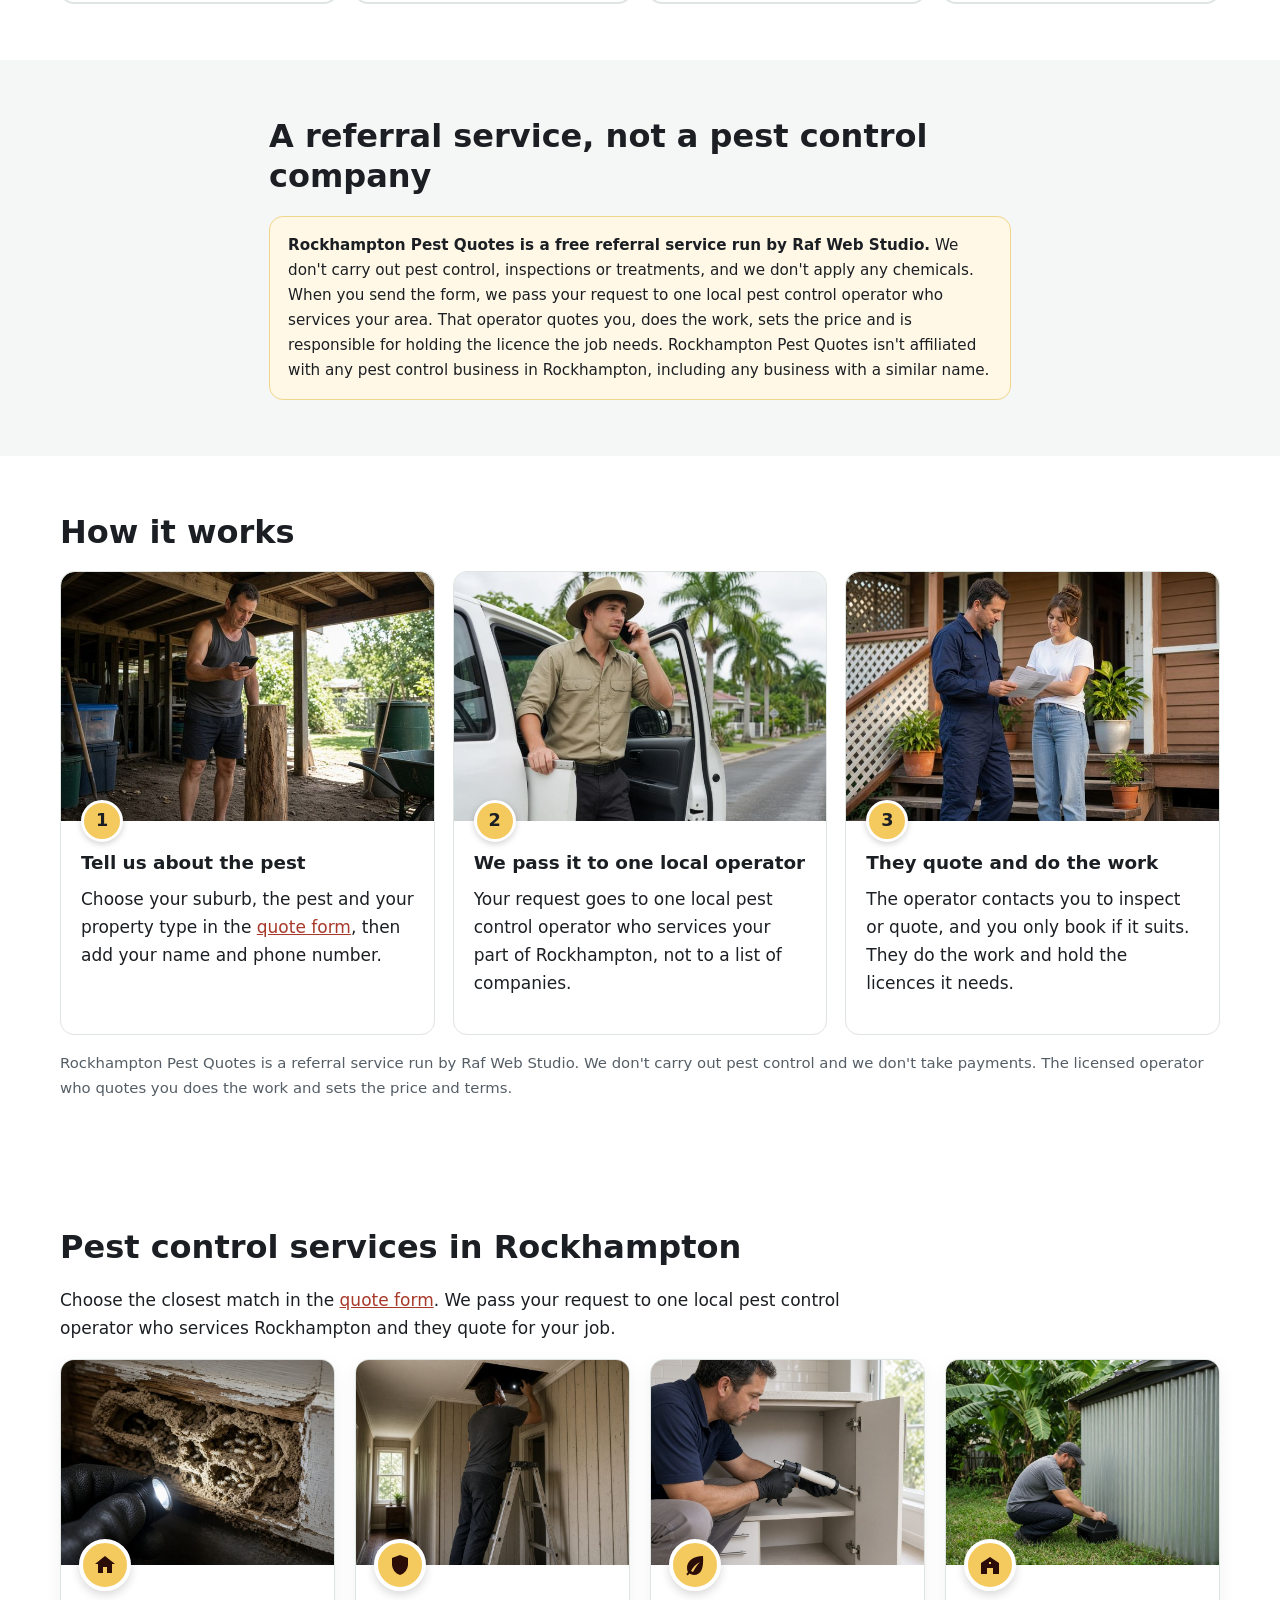
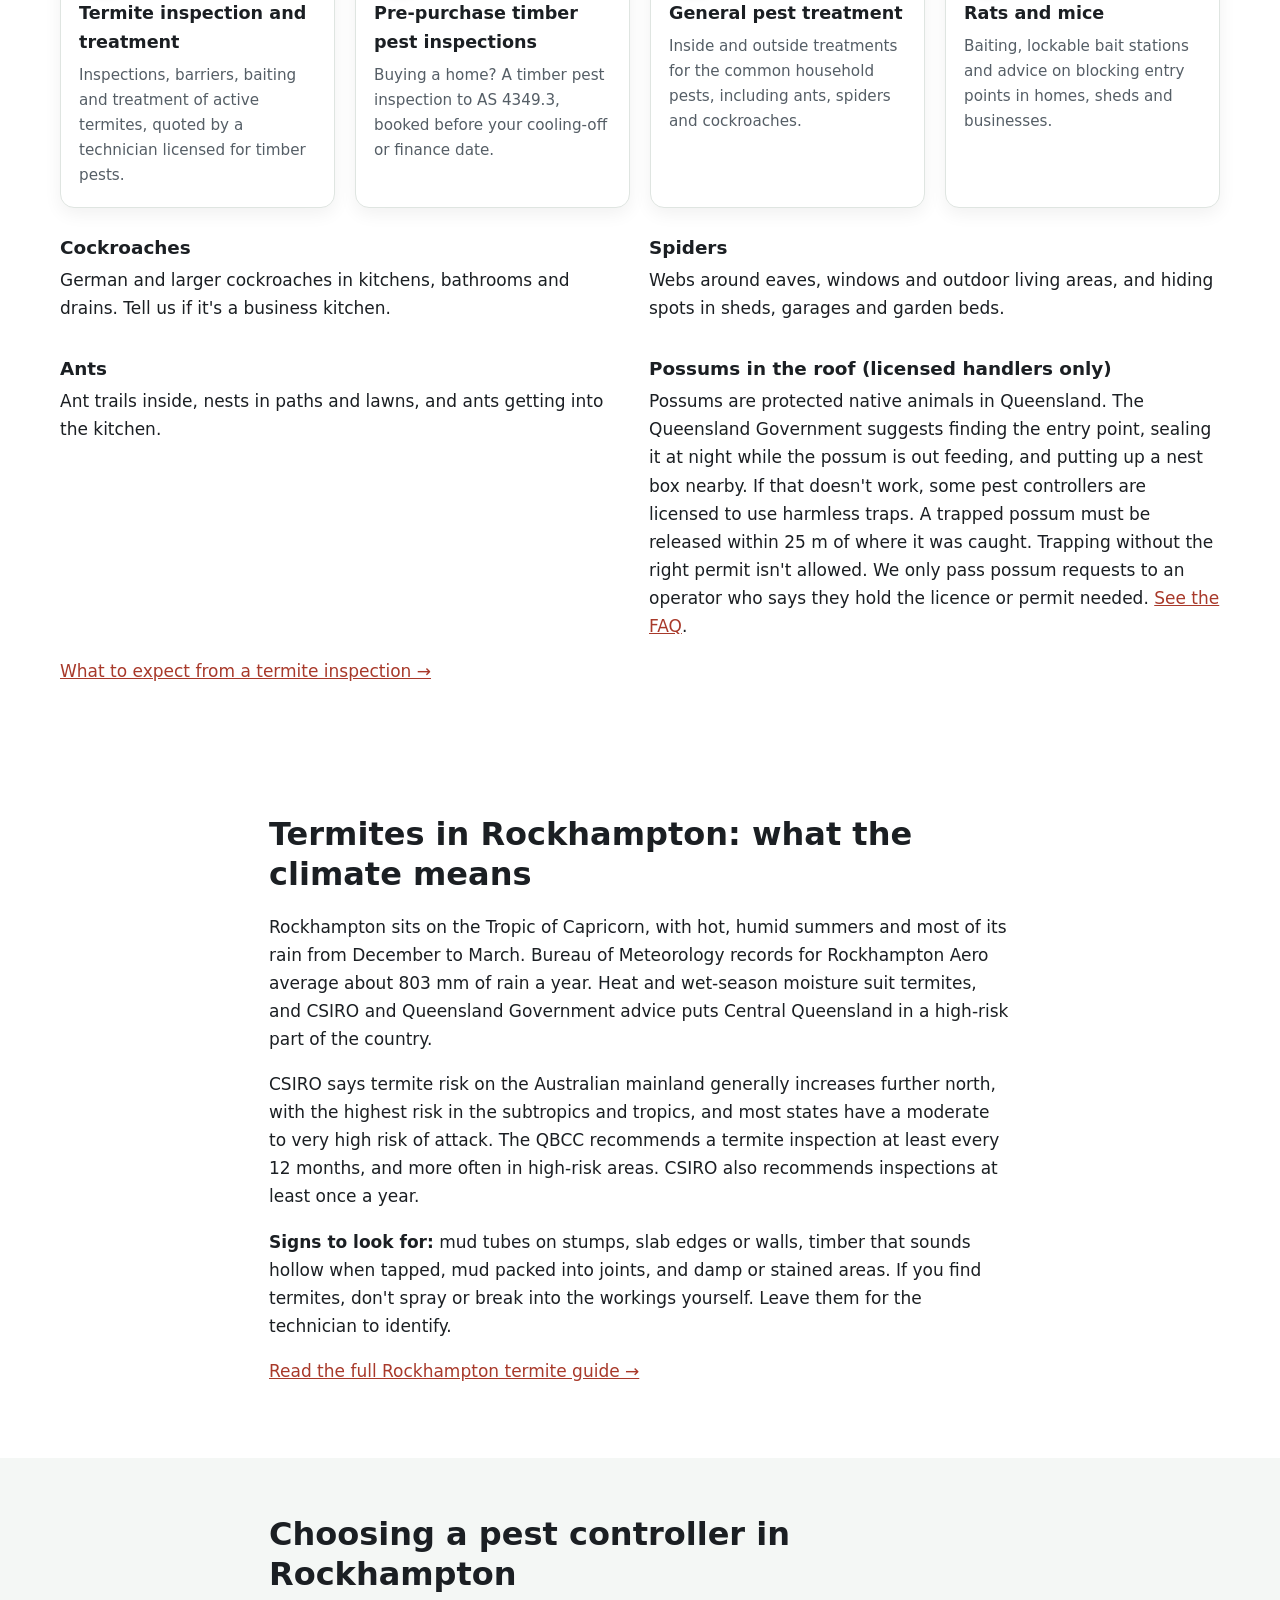
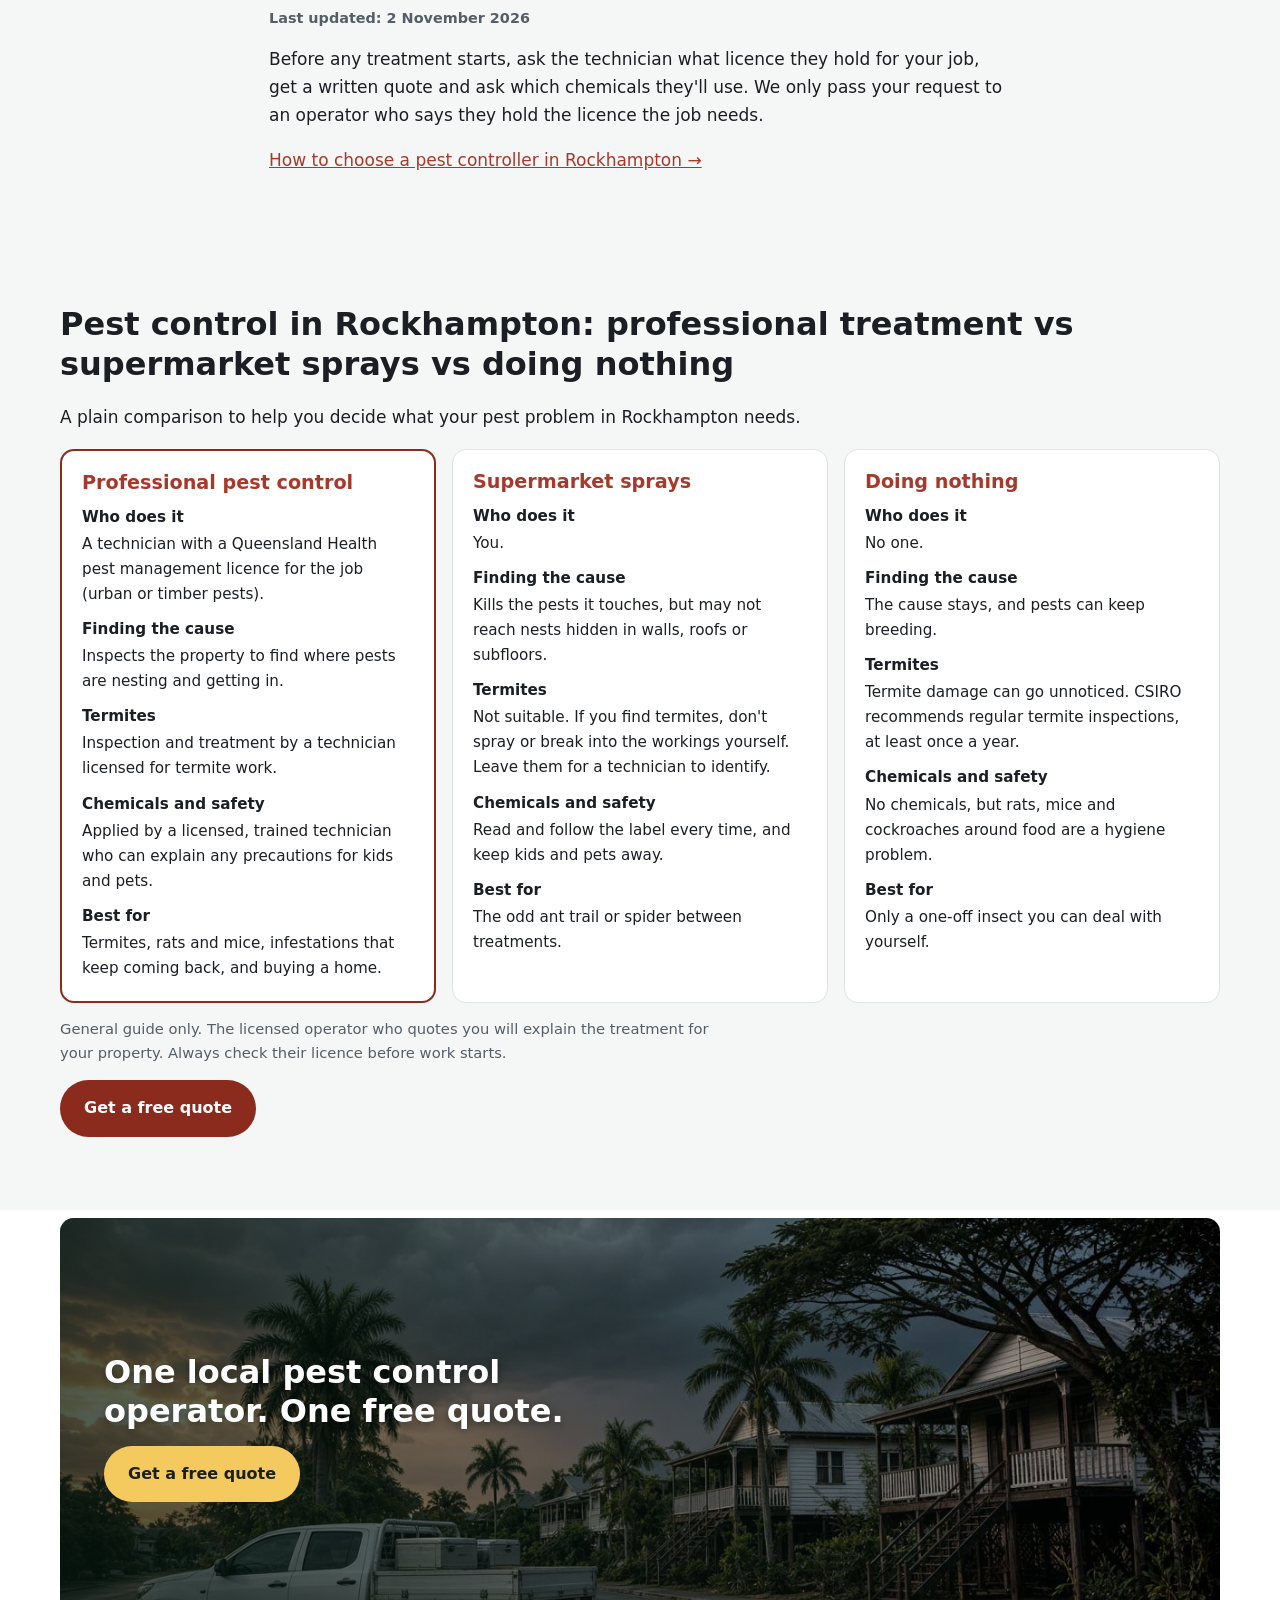
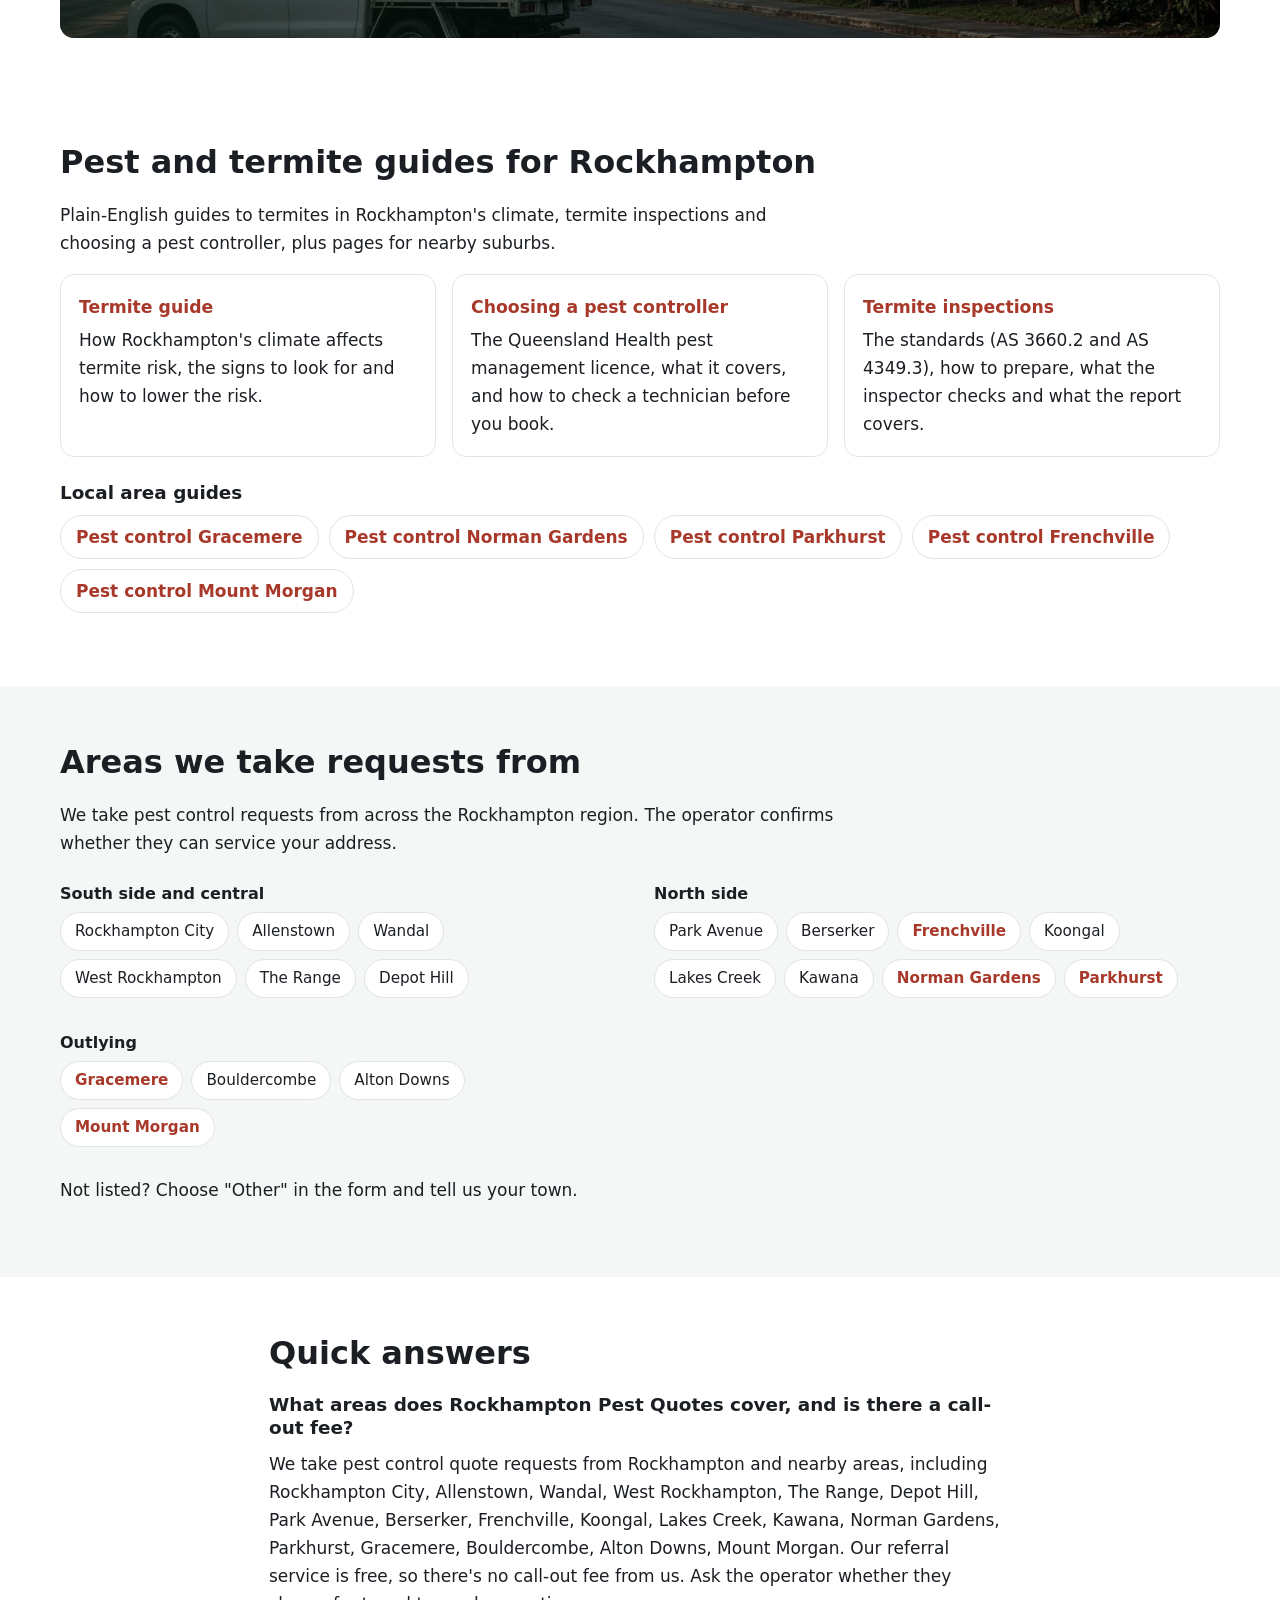
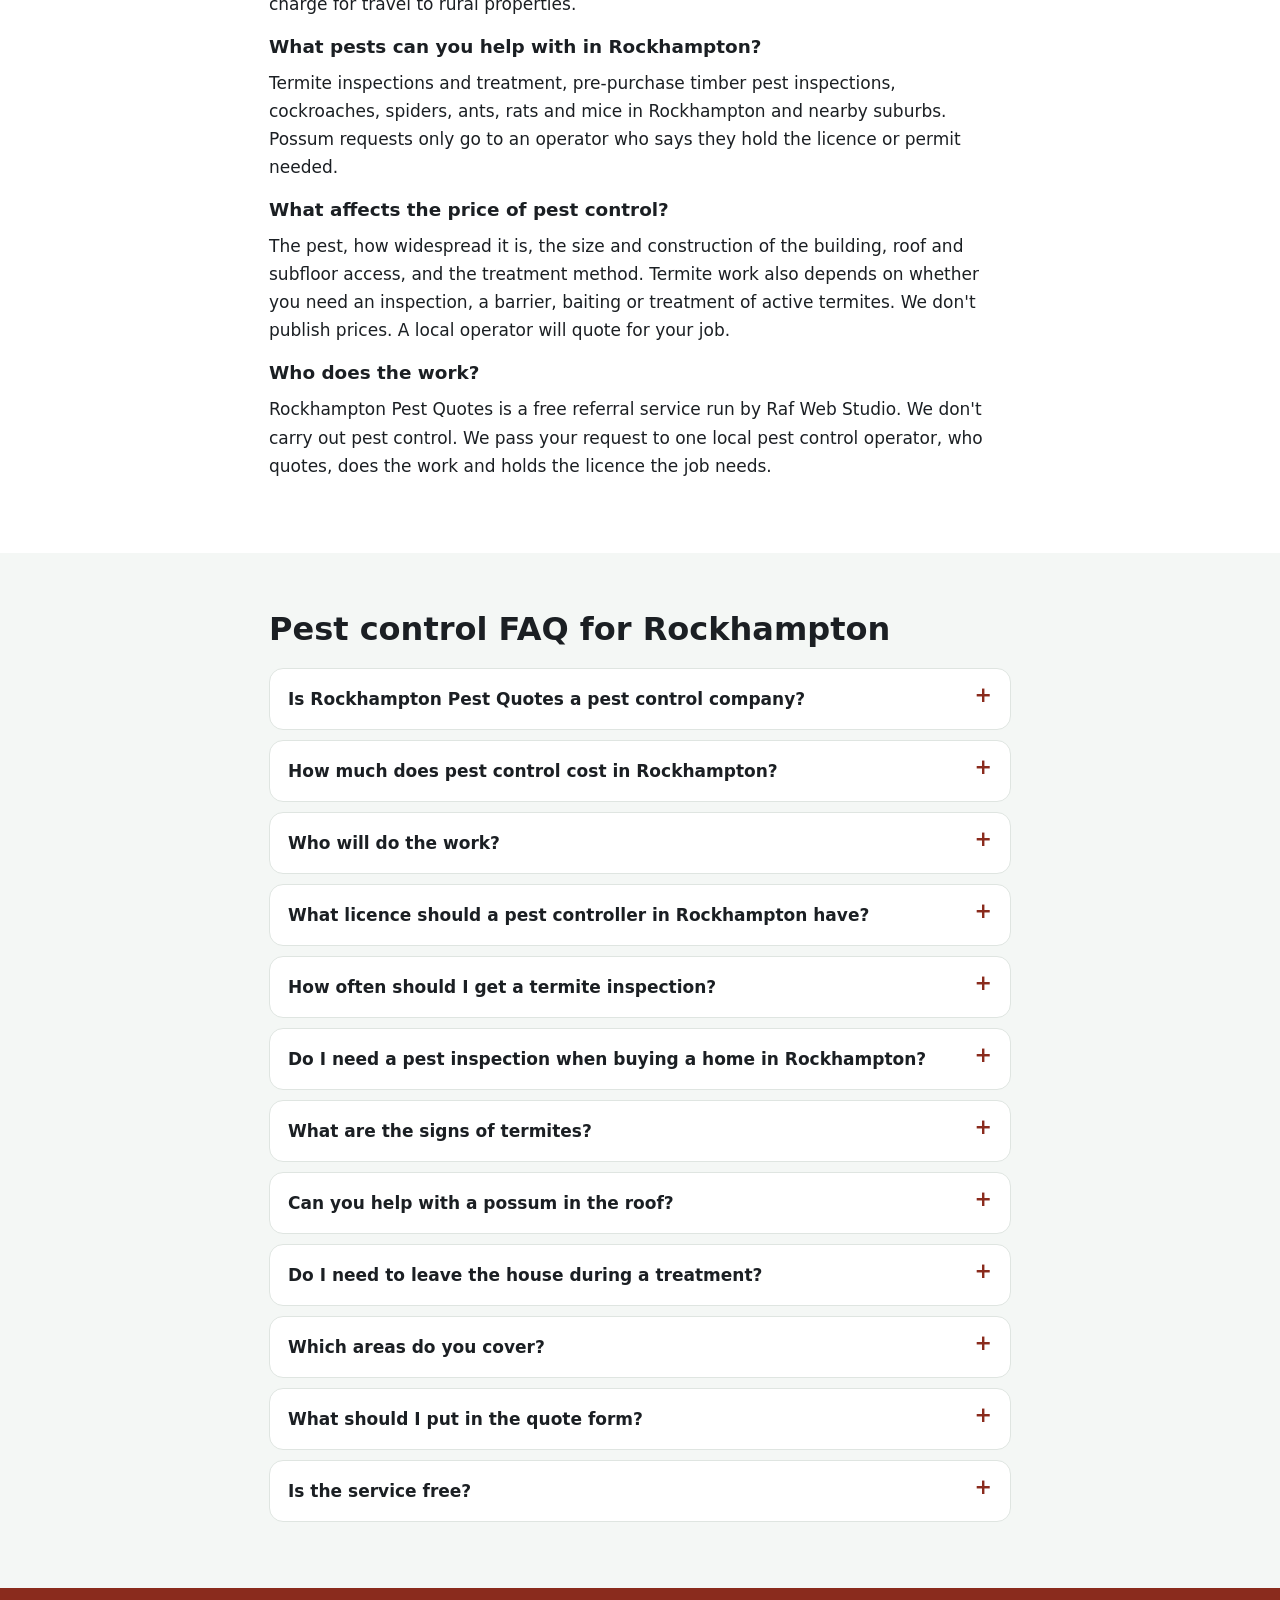
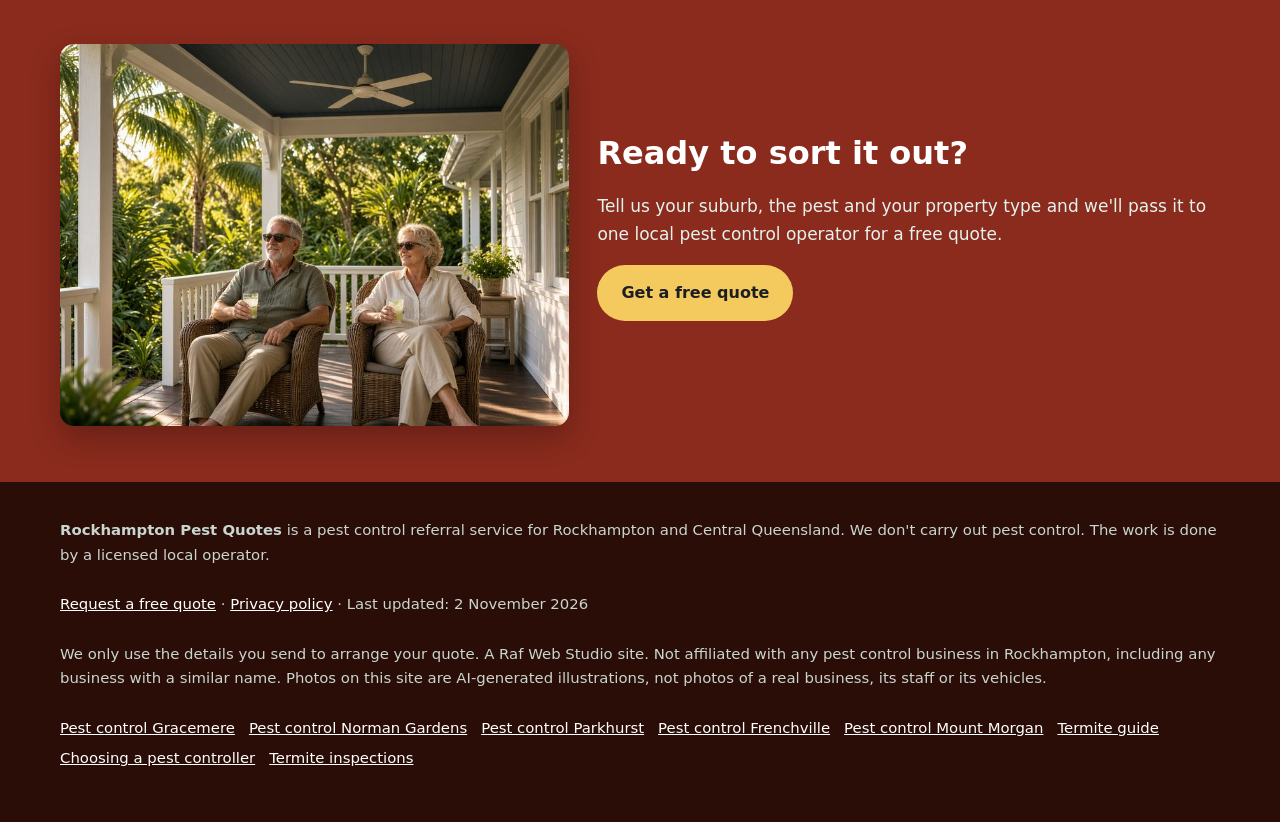
==== commit 40751024: "SEO batch 4: target 'Pest Control Rockhampton' (title, H1, lead, meta), tone down licensing wording," ====
--- a/index.html
+++ b/index.html
@@ -4,16 +4,16 @@
 <meta charset="utf-8">
 <meta name="google-site-verification" content="ZKgoDOmA9ZTkDluiv49ah4Sl0IsWL3tCnnUpRpjQnsk" />
 <meta name="viewport" content="width=device-width, initial-scale=1">
-<title>Pest Control Rockhampton | Free Pest &amp; Termite Quotes, Rockhampton QLD</title>
-<meta name="description" content="Pest control and termite inspection quotes in Rockhampton, Gracemere, Norman Gardens, Parkhurst, Frenchville and Mount Morgan. A free referral service: one licensed local operator quotes for your job.">
+<title>Pest Control Rockhampton QLD | Termite Inspections &amp; Pest Treatment Quotes</title>
+<meta name="description" content="Pest control in Rockhampton and nearby suburbs: termites, cockroaches, spiders, ants, rats and mice. Tell us the pest and get one free quote from a local operator.">
 <link rel="canonical" href="https://rockhamptonpestcontrol.com/">
 <link rel="icon" href="favicon.svg" type="image/svg+xml">
 <meta name="theme-color" content="#8a2b1d">
 <meta property="og:type" content="website">
 <meta property="og:locale" content="en_AU">
 <meta property="og:site_name" content="Rockhampton Pest Quotes">
-<meta property="og:title" content="Pest Control Rockhampton | Free Pest &amp; Termite Quotes, Rockhampton QLD">
-<meta property="og:description" content="Free pest control and termite inspection quotes in Rockhampton, from one licensed local operator.">
+<meta property="og:title" content="Pest Control Rockhampton QLD | Termite Inspections &amp; Pest Treatment Quotes">
+<meta property="og:description" content="Pest control in Rockhampton: termites, cockroaches, spiders, ants, rats and mice. One free quote from a local operator.">
 <meta property="og:url" content="https://rockhamptonpestcontrol.com/">
 <meta property="og:image" content="https://rockhamptonpestcontrol.com/img/hero.jpg">
 <meta name="twitter:card" content="summary_large_image">
@@ -36,10 +36,10 @@
  "@type": "WebPage",
  "@id": "https://rockhamptonpestcontrol.com/#webpage",
  "url": "https://rockhamptonpestcontrol.com/",
- "name": "Pest Control Rockhampton | Free Pest & Termite Quotes, Rockhampton QLD",
- "description": "Pest control and termite inspection quotes in Rockhampton, Gracemere, Norman Gardens, Parkhurst, Frenchville and Mount Morgan. A free referral service: one licensed local operator quotes for your job.",
+ "name": "Pest Control Rockhampton QLD | Termite Inspections & Pest Treatment Quotes",
+ "description": "Pest control in Rockhampton and nearby suburbs: termites, cockroaches, spiders, ants, rats and mice. Tell us the pest and get one free quote from a local operator.",
  "inLanguage": "en-AU",
- "dateModified": "2026-10-29",
+ "dateModified": "2026-11-02",
  "isPartOf": {
   "@id": "https://rockhamptonpestcontrol.com/#website"
  },
@@ -55,7 +55,7 @@
  "@id": "https://rockhamptonpestcontrol.com/#business",
  "name": "Rockhampton Pest Quotes",
  "url": "https://rockhamptonpestcontrol.com/",
- "description": "Pest control and termite inspection quotes in Rockhampton, Gracemere, Norman Gardens, Parkhurst, Frenchville and Mount Morgan. A free referral service: one licensed local operator quotes for your job. A free referral service run by Raf Web Studio. It doesn't carry out pest control; one licensed local operator quotes and does the work.",
+ "description": "Pest control in Rockhampton and nearby suburbs: termites, cockroaches, spiders, ants, rats and mice. Tell us the pest and get one free quote from a local operator. A free referral service run by Raf Web Studio. It doesn't carry out pest control; one licensed local operator quotes and does the work.",
  "image": "https://rockhamptonpestcontrol.com/img/hero.jpg",
  "areaServed": [
   {
@@ -156,7 +156,7 @@
  "name": "Rockhampton Pest Quotes",
  "url": "https://rockhamptonpestcontrol.com/",
  "inLanguage": "en-AU",
- "dateModified": "2026-10-29"
+ "dateModified": "2026-11-02"
 }
 </script>
 <script type="application/ld+json">
@@ -261,7 +261,7 @@
    "name": "Is Rockhampton Pest Quotes a pest control company?",
    "acceptedAnswer": {
     "@type": "Answer",
-    "text": "No. Rockhampton Pest Quotes is a free referral service run by Raf Web Studio. We don't do pest control ourselves. We pass your request to one licensed local pest management operator, who quotes and does the work."
+    "text": "No. Rockhampton Pest Quotes is a free referral service run by Raf Web Studio. We don't do pest control ourselves. We pass your request to one local pest control operator, who quotes and does the work."
    }
   },
   {
@@ -277,7 +277,7 @@
    "name": "Who will do the work?",
    "acceptedAnswer": {
     "@type": "Answer",
-    "text": "One licensed local pest management operator who services your suburb. They contact you, quote, carry out the inspection or treatment and set their own terms. You only book if the quote suits."
+    "text": "One local pest control operator who services your suburb. They contact you, quote, carry out the inspection or treatment and set their own terms. You only book if the quote suits."
    }
   },
   {
@@ -362,10 +362,10 @@
   },
   {
    "@type": "Question",
-   "name": "Does a pest controller need a licence?",
-   "acceptedAnswer": {
-    "@type": "Answer",
-    "text": "In Queensland, pest management technicians need a pest management licence from Queensland Health under the Medicines and Poisons Act 2019. The licence lists what the holder is authorised to do, such as urban pests or timber pests. Chemical termite work also needs a Termite Management—Chemical licence from the QBCC."
+   "name": "What pests can you help with in Rockhampton?",
+   "acceptedAnswer": {
+    "@type": "Answer",
+    "text": "Termite inspections and treatment, pre-purchase timber pest inspections, cockroaches, spiders, ants, rats and mice in Rockhampton and nearby suburbs. Possum requests only go to an operator who says they hold the licence or permit needed."
    }
   },
   {
@@ -381,7 +381,7 @@
    "name": "Who does the work?",
    "acceptedAnswer": {
     "@type": "Answer",
-    "text": "Rockhampton Pest Quotes is a free referral service run by Raf Web Studio. We don't carry out pest control. We pass your request to one licensed local pest management operator, who quotes, does the work and holds the licence the job needs."
+    "text": "Rockhampton Pest Quotes is a free referral service run by Raf Web Studio. We don't carry out pest control. We pass your request to one local pest control operator, who quotes, does the work and holds the licence the job needs."
    }
   }
  ]
@@ -421,7 +421,7 @@
       Rockhampton Pest Quotes
     </a>
     <nav class="nav" aria-label="Main">
-      <a href="#guides">Guides</a>      <a href="#services">Services</a><a href="#termites">Termites</a><a href="#licensing">Licensing</a><a href="#areas">Areas</a><a href="#faq">FAQ</a>
+      <a href="#guides">Guides</a>      <a href="#services">Services</a><a href="#termites">Termites</a><a href="#areas">Areas</a><a href="#faq">FAQ</a>
     </nav>
     <a class="btn btn-call header-call" href="#quote">Get a free quote</a>
   </div>
@@ -435,12 +435,13 @@
   </picture>
   <div class="wrap hero-grid">
     <div class="hero-copy">
-      <h1 id="h1">Pest Control Rockhampton: Free Quotes from a Licensed Local Operator</h1><!--h3:hero-->
-      <p class="h3-tag">Pest control in Rockhampton: one free quote from a licensed local operator.</p>
-      <p class="h3-cta"><a class="btn btn-call btn-xl" href="#quote">Get a free quote</a></p><!--/h3:hero-->      <p class="summary">In short: Rockhampton Pest Quotes is a free referral service, not a pest control company. Tell us your suburb, pest and property type, and we pass it to one licensed local pest management operator, who quotes and does the work.</p>
-      <p class="lead">Termites in a high-set Queenslander, cockroaches after the wet or a pre-purchase inspection in Gracemere? Tell us your suburb, the pest and your property type, and we'll pass it to one licensed local pest management operator for a free, no-obligation quote.</p>
-      <div class="ctas"><a class="btn btn-ghost" href="#termites">Termites in Rockhampton</a><a class="btn btn-ghost" href="#licensing">QLD licensing</a></div>
-      <p class="updated">Last updated: 29 October 2026</p>
+      <h1 id="h1">Pest Control Rockhampton: Free Quotes for Termites, Rodents and Household Pests</h1><!--h3:hero-->
+      <p class="h3-tag">Pest control in Rockhampton: tell us the pest and get one free quote from a local operator.</p>
+      <p class="h3-cta"><a class="btn btn-call btn-xl" href="#quote">Get a free quote</a></p><!--/h3:hero-->
+      <p class="summary">In short: Rockhampton Pest Quotes is a free referral service, not a pest control company. Tell us your suburb, pest and property type, and we pass it to one local pest control operator, who quotes and does the work.</p>
+      <p class="lead">Need pest control in Rockhampton? Termites in a high-set Queenslander, cockroaches after the wet or a pre-purchase inspection in Gracemere? Tell us your suburb, the pest and your property type, and we'll pass it to one local pest control operator for a free, no-obligation quote.</p>
+      <div class="ctas"><a class="btn btn-ghost" href="#services">Pest control services</a><a class="btn btn-ghost" href="#termites">Termites in Rockhampton</a></div>
+      <p class="updated">Last updated: 2 November 2026</p>
     </div>
     <div class="hero-form-card" id="quote">
       <h2 id="quote-h">Get a free pest control quote in Rockhampton</h2>
@@ -461,7 +462,7 @@
           <div><label for="property">Property type</label>
             <select id="property" name="property_type"><option value="Not stated">Select one</option><option>House</option><option>Unit or townhouse</option><option>Rental (tenant or landlord)</option><option>Home I'm buying</option><option>Business or commercial</option><option>Farm or rural property</option></select></div>
           <div class="full js-only"><button class="btn btn-primary btn-block" type="button" id="to-step-2">Get my free quote →</button></div>
-          <p class="microcopy full">Free, no obligation. We pass your request to one local licensed pest management operator who services your area.</p>
+          <p class="microcopy full">Free, no obligation. We pass your request to one local pest control operator who services your area.</p>
           <p class="form-error full" id="step1-error" role="alert" hidden>Please choose your suburb and pest type.</p>
         </fieldset>
         <fieldset class="step step-2" id="step-2">
@@ -471,7 +472,7 @@
           <div><label for="email">Email</label><input id="email" name="email" type="email" autocomplete="email"></div>
           <div><label for="date">Preferred date</label><input id="date" name="preferred_date" type="date"></div>
           <div class="full"><label for="message">Anything else?</label><textarea id="message" name="message" rows="2" placeholder="e.g. high-set timber house, mud on the stumps, last inspected 3 years ago"></textarea></div>
-          <p class="consent full">By sending this form you agree we can share your details with one local licensed pest management operator so they can quote for your job. See our <a href="privacy.html">privacy policy</a>.</p>
+          <p class="consent full">By sending this form you agree we can share your details with one local pest control operator so they can quote for your job. See our <a href="privacy.html">privacy policy</a>.</p>
           <div class="full step2-actions"><button class="btn btn-primary" type="submit">Send my quote request</button><button class="btn-link js-only" type="button" id="back-1">← Back</button></div>
         </fieldset>
       </form>
@@ -479,21 +480,21 @@
   </div>
 </section>
 <section class="trust" aria-label="Why use this service">
-  <ul class="wrap trust-list"><li><svg viewBox="0 0 24 24" aria-hidden="true"><path fill="currentColor" d="M9 16.2 4.8 12l-1.4 1.4L9 19 21 7l-1.4-1.4z"/></svg><span><strong>Free quote</strong> for your exact job</span></li><li><svg viewBox="0 0 24 24" aria-hidden="true"><path fill="currentColor" d="M9 16.2 4.8 12l-1.4 1.4L9 19 21 7l-1.4-1.4z"/></svg><span><strong>One licensed local operator,</strong> not a call-centre auction</span></li><li><svg viewBox="0 0 24 24" aria-hidden="true"><path fill="currentColor" d="M9 16.2 4.8 12l-1.4 1.4L9 19 21 7l-1.4-1.4z"/></svg><span><strong>Rockhampton, Gracemere, Parkhurst, Mount Morgan</strong> and surrounds</span></li><li><svg viewBox="0 0 24 24" aria-hidden="true"><path fill="currentColor" d="M9 16.2 4.8 12l-1.4 1.4L9 19 21 7l-1.4-1.4z"/></svg><span><strong>No obligation</strong> to book</span></li></ul>
+  <ul class="wrap trust-list"><li><svg viewBox="0 0 24 24" aria-hidden="true"><path fill="currentColor" d="M9 16.2 4.8 12l-1.4 1.4L9 19 21 7l-1.4-1.4z"/></svg><span><strong>Free quote</strong> for your exact job</span></li><li><svg viewBox="0 0 24 24" aria-hidden="true"><path fill="currentColor" d="M9 16.2 4.8 12l-1.4 1.4L9 19 21 7l-1.4-1.4z"/></svg><span><strong>One local pest control operator,</strong> not a call-centre auction</span></li><li><svg viewBox="0 0 24 24" aria-hidden="true"><path fill="currentColor" d="M9 16.2 4.8 12l-1.4 1.4L9 19 21 7l-1.4-1.4z"/></svg><span><strong>Rockhampton, Gracemere, Parkhurst, Mount Morgan</strong> and surrounds</span></li><li><svg viewBox="0 0 24 24" aria-hidden="true"><path fill="currentColor" d="M9 16.2 4.8 12l-1.4 1.4L9 19 21 7l-1.4-1.4z"/></svg><span><strong>No obligation</strong> to book</span></li></ul>
 </section>
 <!--h3:need-->
 <section id="need" aria-labelledby="need-h">
   <div class="wrap">
     <h2 id="need-h">What pest problem do you have in Rockhampton?</h2>
     <p class="intro">Tap the closest match to read more, or go straight to the <a href="#quote">free quote form</a>.</p>
-    <div class="need-grid"><a href="/termites-rockhampton/"><strong>Termites</strong><span>Inspection and treatment of active termites.</span></a><a href="/termite-inspection/"><strong>Pre-purchase inspection</strong><span>Timber pest inspection before you buy.</span></a><a href="#quote"><strong>Cockroaches</strong><span>Kitchens, bathrooms and drains.</span></a><a href="#quote"><strong>Spiders</strong><span>Eaves, windows, sheds and gardens.</span></a><a href="#quote"><strong>Rats &amp; mice</strong><span>Roofs, sheds, homes and businesses.</span></a><a href="#quote"><strong>Ants</strong><span>Trails inside and nests in paths and lawns.</span></a><a href="#services"><strong>Possums in the roof</strong><span>Protected animals: licensed handlers only.</span></a><a href="/pest-control-licence-qld/"><strong>Check a pest licence</strong><span>What licence the technician should hold.</span></a></div>
+    <div class="need-grid"><a href="/termites-rockhampton/"><strong>Termites</strong><span>Inspection and treatment of active termites.</span></a><a href="/termite-inspection/"><strong>Pre-purchase inspection</strong><span>Timber pest inspection before you buy.</span></a><a href="#quote"><strong>Cockroaches</strong><span>Kitchens, bathrooms and drains.</span></a><a href="#quote"><strong>Spiders</strong><span>Eaves, windows, sheds and gardens.</span></a><a href="#quote"><strong>Rats &amp; mice</strong><span>Roofs, sheds, homes and businesses.</span></a><a href="#quote"><strong>Ants</strong><span>Trails inside and nests in paths and lawns.</span></a><a href="#services"><strong>Possums in the roof</strong><span>Protected animals: licensed handlers only.</span></a><a href="/pest-control-licence-qld/"><strong>Choosing a pest controller</strong><span>What to check before you book.</span></a></div>
   </div>
 </section>
 <!--/h3:need-->
 <section class="alt" id="referral" aria-labelledby="ref-h">
   <div class="wrap intro">
     <h2 id="ref-h">A referral service, not a pest control company</h2>
-    <div class="disclaimer"><p style="margin:0"><strong>Rockhampton Pest Quotes is a free referral service run by Raf Web Studio.</strong> We don't carry out pest control, inspections or treatments, and we don't apply any chemicals. When you send the form, we pass your request to one licensed local pest management operator who services your area. That operator quotes you, does the work, sets the price and is responsible for holding the licence the job needs. Rockhampton Pest Quotes isn't affiliated with any pest control business in Rockhampton, including any business with a similar name.</p></div>
+    <div class="disclaimer"><p style="margin:0"><strong>Rockhampton Pest Quotes is a free referral service run by Raf Web Studio.</strong> We don't carry out pest control, inspections or treatments, and we don't apply any chemicals. When you send the form, we pass your request to one local pest control operator who services your area. That operator quotes you, does the work, sets the price and is responsible for holding the licence the job needs. Rockhampton Pest Quotes isn't affiliated with any pest control business in Rockhampton, including any business with a similar name.</p></div>
   </div>
 </section>
 <section id="how" aria-labelledby="how-h">
@@ -501,7 +502,7 @@
     <h2 id="how-h">How it works</h2>
     <ol class="steps grid grid-3">
       <li class="card step-card"><span class="step-img"><img src="img/step1.jpg" width="700" height="467" loading="lazy" decoding="async" alt="Man under a high-set house checking a timber stump with his phone"></span><div class="step-body"><span class="step-num">1</span><h3>Tell us about the pest</h3><p>Choose your suburb, the pest and your property type in the <a href="#quote">quote form</a>, then add your name and phone number.</p></div></li>
-      <li class="card step-card"><span class="step-img"><img src="img/step2.jpg" width="700" height="467" loading="lazy" decoding="async" alt="Pest control technician in a hat on the phone beside a white van in a street with palm trees"></span><div class="step-body"><span class="step-num">2</span><h3>We pass it to one licensed operator</h3><p>Your request goes to one licensed pest management operator who services your part of Rockhampton, not to a list of companies.</p></div></li>
+      <li class="card step-card"><span class="step-img"><img src="img/step2.jpg" width="700" height="467" loading="lazy" decoding="async" alt="Pest control technician in a hat on the phone beside a white van in a street with palm trees"></span><div class="step-body"><span class="step-num">2</span><h3>We pass it to one local operator</h3><p>Your request goes to one local pest control operator who services your part of Rockhampton, not to a list of companies.</p></div></li>
       <li class="card step-card"><span class="step-img"><img src="img/step3.jpg" width="700" height="467" loading="lazy" decoding="async" alt="Technician showing a report to a homeowner at the front steps of a Queenslander"></span><div class="step-body"><span class="step-num">3</span><h3>They quote and do the work</h3><p>The operator contacts you to inspect or quote, and you only book if it suits. They do the work and hold the licences it needs.</p></div></li>
       </ol>
     <p class="note">Rockhampton Pest Quotes is a referral service run by Raf Web Studio. We don't carry out pest control and we don't take payments. The licensed operator who quotes you does the work and sets the price and terms.</p>
@@ -510,7 +511,7 @@
 <section id="services" aria-labelledby="services-h">
   <div class="wrap">
     <h2 id="services-h">Pest control services in Rockhampton</h2>
-    <p class="intro">Choose the closest match in the <a href="#quote">quote form</a>. We pass your request to one licensed local pest management operator who services Rockhampton and they quote for your job.</p>
+    <p class="intro">Choose the closest match in the <a href="#quote">quote form</a>. We pass your request to one local pest control operator who services Rockhampton and they quote for your job.</p>
     <div class="photo-cards">
       <a class="photo-card" href="/termites-rockhampton/">
         <span class="pc-img"><img src="img/card-termite.jpg" width="900" height="675" loading="lazy" decoding="async" alt="Torch lighting termite damage inside a wall cavity"></span>
@@ -544,30 +545,29 @@
 </section>
 <section class="alt" id="licensing" aria-labelledby="lic-h">
   <div class="wrap intro">
-    <h2 id="lic-h">Pest control licensing in Queensland</h2>
-    <p class="updated-dark">Last updated: 29 October 2026</p>
-    <p>In Queensland, pest management technicians need a pest management licence from Queensland Health under the Medicines and Poisons Act 2019. The licence lists what the holder is authorised to do, such as urban pests or timber pests. Chemical termite work also needs a Termite Management—Chemical licence from the QBCC.</p>
-    <p>We only pass your request to an operator who holds the licence the job needs, but always check the licence yourself before work starts.</p>
-    <p><a href="/pest-control-licence-qld/">How to check a pest controller's licence →</a></p>
+    <h2 id="lic-h">Choosing a pest controller in Rockhampton</h2>
+    <p class="updated-dark">Last updated: 2 November 2026</p>
+    <p>Before any treatment starts, ask the technician what licence they hold for your job, get a written quote and ask which chemicals they'll use. We only pass your request to an operator who says they hold the licence the job needs.</p>
+    <p><a href="/pest-control-licence-qld/">How to choose a pest controller in Rockhampton →</a></p>
   </div>
 </section>
 <!--h3:compare-->
 <section class="alt" id="compare" aria-labelledby="compare-h">
   <div class="wrap">
-    <h2 id="compare-h">Licensed pest treatment vs supermarket sprays vs doing nothing</h2>
+    <h2 id="compare-h">Pest control in Rockhampton: professional treatment vs supermarket sprays vs doing nothing</h2>
     <p class="intro">A plain comparison to help you decide what your pest problem in Rockhampton needs.</p>
-    <div class="cmp"><article class="cmp-main"><h3>Licensed pest treatment</h3><dl><dt>Who does it</dt><dd>A technician with a Queensland Health pest management licence for the job (urban or timber pests).</dd><dt>Finding the cause</dt><dd>Inspects the property to find where pests are nesting and getting in.</dd><dt>Termites</dt><dd>Inspection and treatment by a technician licensed for termite work.</dd><dt>Chemicals and safety</dt><dd>Applied by a licensed, trained technician who can explain any precautions for kids and pets.</dd><dt>Best for</dt><dd>Termites, rats and mice, infestations that keep coming back, and buying a home.</dd></dl></article><article><h3>Supermarket sprays</h3><dl><dt>Who does it</dt><dd>You.</dd><dt>Finding the cause</dt><dd>Kills the pests it touches, but may not reach nests hidden in walls, roofs or subfloors.</dd><dt>Termites</dt><dd>Not suitable. If you find termites, don't spray or break into the workings yourself. Leave them for a technician to identify.</dd><dt>Chemicals and safety</dt><dd>Read and follow the label every time, and keep kids and pets away.</dd><dt>Best for</dt><dd>The odd ant trail or spider between treatments.</dd></dl></article><article><h3>Doing nothing</h3><dl><dt>Who does it</dt><dd>No one.</dd><dt>Finding the cause</dt><dd>The cause stays, and pests can keep breeding.</dd><dt>Termites</dt><dd>Termite damage can go unnoticed. CSIRO recommends regular termite inspections, at least once a year.</dd><dt>Chemicals and safety</dt><dd>No chemicals, but rats, mice and cockroaches around food are a hygiene problem.</dd><dt>Best for</dt><dd>Only a one-off insect you can deal with yourself.</dd></dl></article></div>
+    <div class="cmp"><article class="cmp-main"><h3>Professional pest control</h3><dl><dt>Who does it</dt><dd>A technician with a Queensland Health pest management licence for the job (urban or timber pests).</dd><dt>Finding the cause</dt><dd>Inspects the property to find where pests are nesting and getting in.</dd><dt>Termites</dt><dd>Inspection and treatment by a technician licensed for termite work.</dd><dt>Chemicals and safety</dt><dd>Applied by a licensed, trained technician who can explain any precautions for kids and pets.</dd><dt>Best for</dt><dd>Termites, rats and mice, infestations that keep coming back, and buying a home.</dd></dl></article><article><h3>Supermarket sprays</h3><dl><dt>Who does it</dt><dd>You.</dd><dt>Finding the cause</dt><dd>Kills the pests it touches, but may not reach nests hidden in walls, roofs or subfloors.</dd><dt>Termites</dt><dd>Not suitable. If you find termites, don't spray or break into the workings yourself. Leave them for a technician to identify.</dd><dt>Chemicals and safety</dt><dd>Read and follow the label every time, and keep kids and pets away.</dd><dt>Best for</dt><dd>The odd ant trail or spider between treatments.</dd></dl></article><article><h3>Doing nothing</h3><dl><dt>Who does it</dt><dd>No one.</dd><dt>Finding the cause</dt><dd>The cause stays, and pests can keep breeding.</dd><dt>Termites</dt><dd>Termite damage can go unnoticed. CSIRO recommends regular termite inspections, at least once a year.</dd><dt>Chemicals and safety</dt><dd>No chemicals, but rats, mice and cockroaches around food are a hygiene problem.</dd><dt>Best for</dt><dd>Only a one-off insect you can deal with yourself.</dd></dl></article></div>
     <p class="cmp-note">General guide only. The licensed operator who quotes you will explain the treatment for your property. Always check their licence before work starts.</p>
     <p><a class="btn btn-primary" href="#quote">Get a free quote</a></p>
   </div>
 </section>
 <!--/h3:compare-->
-<section class="band-wrap" aria-label="One licensed local operator. One free quote.">
+<section class="band-wrap" aria-label="One local pest control operator. One free quote.">
   <div class="wrap">
     <div class="truck-band">
       <img src="img/band.jpg" width="1280" height="720" loading="lazy" decoding="async" alt="White ute parked outside a high-set home under storm clouds">
       <div class="band-text">
-        <p class="band-line">One licensed local operator. One free quote.</p>
+        <p class="band-line">One local pest control operator. One free quote.</p>
         <a class="btn btn-call" href="#quote">Get a free quote</a>
       </div>
     </div>
@@ -576,8 +576,8 @@
 <section id="guides" aria-labelledby="guides-h">
   <div class="wrap">
     <h2 id="guides-h">Pest and termite guides for Rockhampton</h2>
-    <p class="intro">Plain-English guides to termites in Rockhampton's climate, termite inspections and QLD licensing, plus pages for nearby suburbs.</p>
-    <div class="guide-cards"><a href="/termites-rockhampton/"><strong>Termite guide</strong>How Rockhampton&#x27;s climate affects termite risk, the signs to look for and how to lower the risk.</a><a href="/pest-control-licence-qld/"><strong>QLD licensing</strong>The Queensland Health pest management licence, what it covers, and how to check a technician before you book.</a><a href="/termite-inspection/"><strong>Termite inspections</strong>The standards (AS 3660.2 and AS 4349.3), how to prepare, what the inspector checks and what the report covers.</a></div>
+    <p class="intro">Plain-English guides to termites in Rockhampton's climate, termite inspections and choosing a pest controller, plus pages for nearby suburbs.</p>
+    <div class="guide-cards"><a href="/termites-rockhampton/"><strong>Termite guide</strong>How Rockhampton&#x27;s climate affects termite risk, the signs to look for and how to lower the risk.</a><a href="/pest-control-licence-qld/"><strong>Choosing a pest controller</strong>The Queensland Health pest management licence, what it covers, and how to check a technician before you book.</a><a href="/termite-inspection/"><strong>Termite inspections</strong>The standards (AS 3660.2 and AS 4349.3), how to prepare, what the inspector checks and what the report covers.</a></div>
     <h3 style="margin-top:24px">Local area guides</h3>
     <ul class="link-list"><li><a href="/pest-control-gracemere/">Pest control Gracemere</a></li><li><a href="/pest-control-norman-gardens/">Pest control Norman Gardens</a></li><li><a href="/pest-control-parkhurst/">Pest control Parkhurst</a></li><li><a href="/pest-control-frenchville/">Pest control Frenchville</a></li><li><a href="/pest-control-mount-morgan/">Pest control Mount Morgan</a></li></ul>
   </div>
@@ -597,21 +597,21 @@
     <h2 id="answers-h">Quick answers</h2>
     <h3>What areas does Rockhampton Pest Quotes cover, and is there a call-out fee?</h3>
     <p>We take pest control quote requests from Rockhampton and nearby areas, including Rockhampton City, Allenstown, Wandal, West Rockhampton, The Range, Depot Hill, Park Avenue, Berserker, Frenchville, Koongal, Lakes Creek, Kawana, Norman Gardens, Parkhurst, Gracemere, Bouldercombe, Alton Downs, Mount Morgan. Our referral service is free, so there&#x27;s no call-out fee from us. Ask the operator whether they charge for travel to rural properties.</p>
-    <h3>Does a pest controller need a licence?</h3>
-    <p>In Queensland, pest management technicians need a pest management licence from Queensland Health under the Medicines and Poisons Act 2019. The licence lists what the holder is authorised to do, such as urban pests or timber pests. Chemical termite work also needs a Termite Management—Chemical licence from the QBCC.</p>
+    <h3>What pests can you help with in Rockhampton?</h3>
+    <p>Termite inspections and treatment, pre-purchase timber pest inspections, cockroaches, spiders, ants, rats and mice in Rockhampton and nearby suburbs. Possum requests only go to an operator who says they hold the licence or permit needed.</p>
     <h3>What affects the price of pest control?</h3>
     <p>The pest, how widespread it is, the size and construction of the building, roof and subfloor access, and the treatment method. Termite work also depends on whether you need an inspection, a barrier, baiting or treatment of active termites. We don&#x27;t publish prices. A local operator will quote for your job.</p>
     <h3>Who does the work?</h3>
-    <p>Rockhampton Pest Quotes is a free referral service run by Raf Web Studio. We don&#x27;t carry out pest control. We pass your request to one licensed local pest management operator, who quotes, does the work and holds the licence the job needs.</p>
+    <p>Rockhampton Pest Quotes is a free referral service run by Raf Web Studio. We don&#x27;t carry out pest control. We pass your request to one local pest control operator, who quotes, does the work and holds the licence the job needs.</p>
   </div>
 </section>
 
 <section class="alt" id="faq" aria-labelledby="faq-h">
   <div class="wrap intro">
     <h2 id="faq-h">Pest control FAQ for Rockhampton</h2>
-    <details><summary>Is Rockhampton Pest Quotes a pest control company?</summary><p>No. Rockhampton Pest Quotes is a free referral service run by Raf Web Studio. We don&#x27;t do pest control ourselves. We pass your request to one licensed local pest management operator, who quotes and does the work.</p></details>
+    <details><summary>Is Rockhampton Pest Quotes a pest control company?</summary><p>No. Rockhampton Pest Quotes is a free referral service run by Raf Web Studio. We don&#x27;t do pest control ourselves. We pass your request to one local pest control operator, who quotes and does the work.</p></details>
     <details><summary>How much does pest control cost in Rockhampton?</summary><p>It depends on the pest, the size and construction of the property, access to the roof and subfloor, and the treatment used. We don&#x27;t publish prices. Tell us about your job and a local operator will quote for it.</p></details>
-    <details><summary>Who will do the work?</summary><p>One licensed local pest management operator who services your suburb. They contact you, quote, carry out the inspection or treatment and set their own terms. You only book if the quote suits.</p></details>
+    <details><summary>Who will do the work?</summary><p>One local pest control operator who services your suburb. They contact you, quote, carry out the inspection or treatment and set their own terms. You only book if the quote suits.</p></details>
     <details><summary>What licence should a pest controller in Rockhampton have?</summary><p>In Queensland, the technician needs a Queensland Health pest management licence that covers the job (for example urban pests or timber pests). For chemical termite treatment, the QBCC also requires a Termite Management—Chemical licence for work of any value. Ask for both licence numbers before you book.</p></details>
     <details><summary>How often should I get a termite inspection?</summary><p>The QBCC recommends a termite inspection at least every 12 months, and more often in high-risk areas. CSIRO also recommends inspections at least once a year.</p></details>
     <details><summary>Do I need a pest inspection when buying a home in Rockhampton?</summary><p>It&#x27;s strongly advised. A timber pest inspection to AS 4349.3 looks for termites, borers and timber decay, and the things that make an attack more likely. In Queensland, termite inspection reports and advice are covered by QBCC termite management licences, so ask whoever does a pre-purchase timber pest inspection for their QBCC licence number. Book it early, because the time to finish inspections under a contract can be short.</p></details>
@@ -629,7 +629,7 @@
     <figure class="closing-photo"><img src="img/closing.jpg" width="800" height="600" loading="lazy" decoding="async" alt="Older couple relaxing on a shaded verandah with a ceiling fan"></figure>
     <div>
       <h2 id="close-h">Ready to sort it out?</h2>
-      <p>Tell us your suburb, the pest and your property type and we'll pass it to one licensed local operator for a free quote.</p>
+      <p>Tell us your suburb, the pest and your property type and we'll pass it to one local pest control operator for a free quote.</p>
       <p><a class="btn btn-call" href="#quote">Get a free quote</a></p>
     </div>
   </div>
@@ -639,9 +639,9 @@
 <footer class="site-footer">
   <div class="wrap">
     <p><strong>Rockhampton Pest Quotes</strong> is a pest control referral service for Rockhampton and Central Queensland. We don't carry out pest control. The work is done by a licensed local operator.</p>
-    <p><a href="#quote">Request a free quote</a> · <a href="privacy.html">Privacy policy</a> · Last updated: 29 October 2026</p>
+    <p><a href="#quote">Request a free quote</a> · <a href="privacy.html">Privacy policy</a> · Last updated: 2 November 2026</p>
     <p>We only use the details you send to arrange your quote. A Raf Web Studio site. Not affiliated with any pest control business in Rockhampton, including any business with a similar name. Photos on this site are AI-generated illustrations, not photos of a real business, its staff or its vehicles.</p>
-    <p class="footer-links"><a href="/pest-control-gracemere/">Pest control Gracemere</a> <a href="/pest-control-norman-gardens/">Pest control Norman Gardens</a> <a href="/pest-control-parkhurst/">Pest control Parkhurst</a> <a href="/pest-control-frenchville/">Pest control Frenchville</a> <a href="/pest-control-mount-morgan/">Pest control Mount Morgan</a> <a href="/termites-rockhampton/">Termite guide</a> <a href="/pest-control-licence-qld/">QLD licensing</a> <a href="/termite-inspection/">Termite inspections</a></p>
+    <p class="footer-links"><a href="/pest-control-gracemere/">Pest control Gracemere</a> <a href="/pest-control-norman-gardens/">Pest control Norman Gardens</a> <a href="/pest-control-parkhurst/">Pest control Parkhurst</a> <a href="/pest-control-frenchville/">Pest control Frenchville</a> <a href="/pest-control-mount-morgan/">Pest control Mount Morgan</a> <a href="/termites-rockhampton/">Termite guide</a> <a href="/pest-control-licence-qld/">Choosing a pest controller</a> <a href="/termite-inspection/">Termite inspections</a></p>
   </div>
 </footer>
 
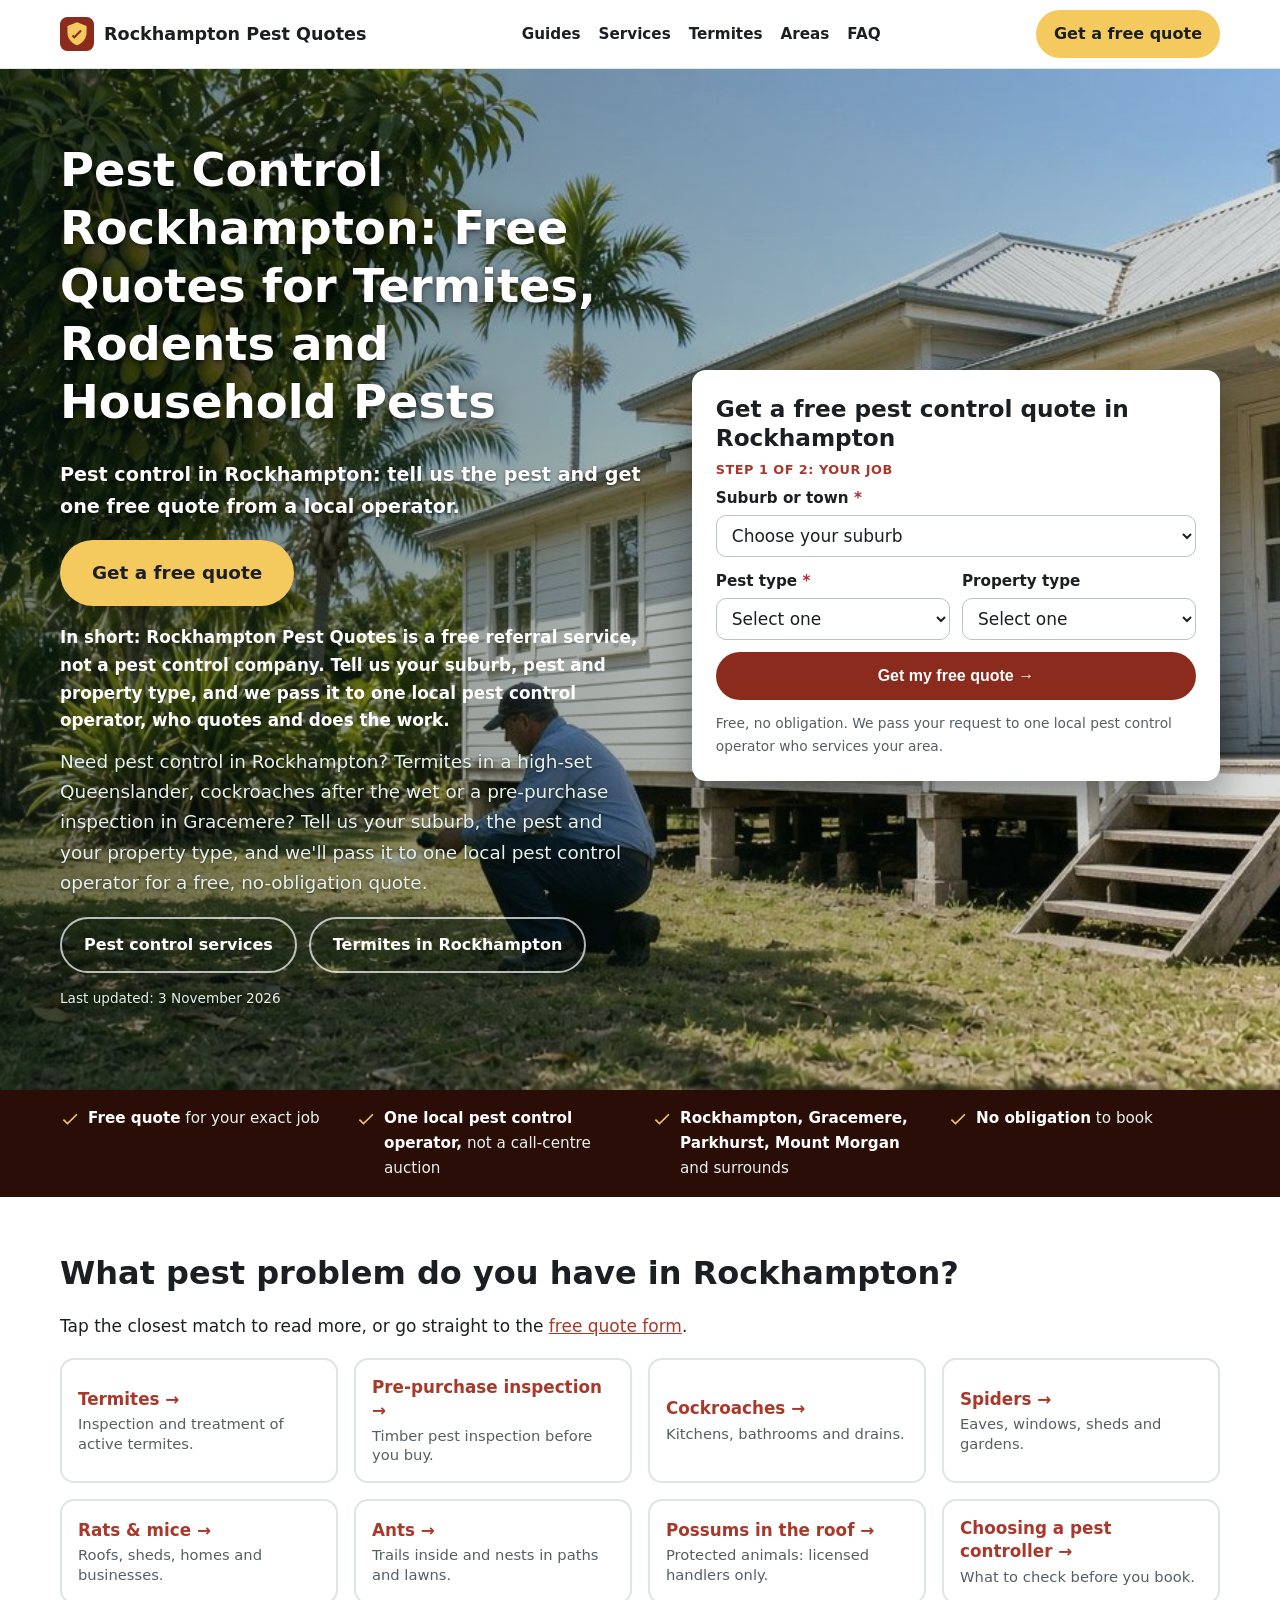
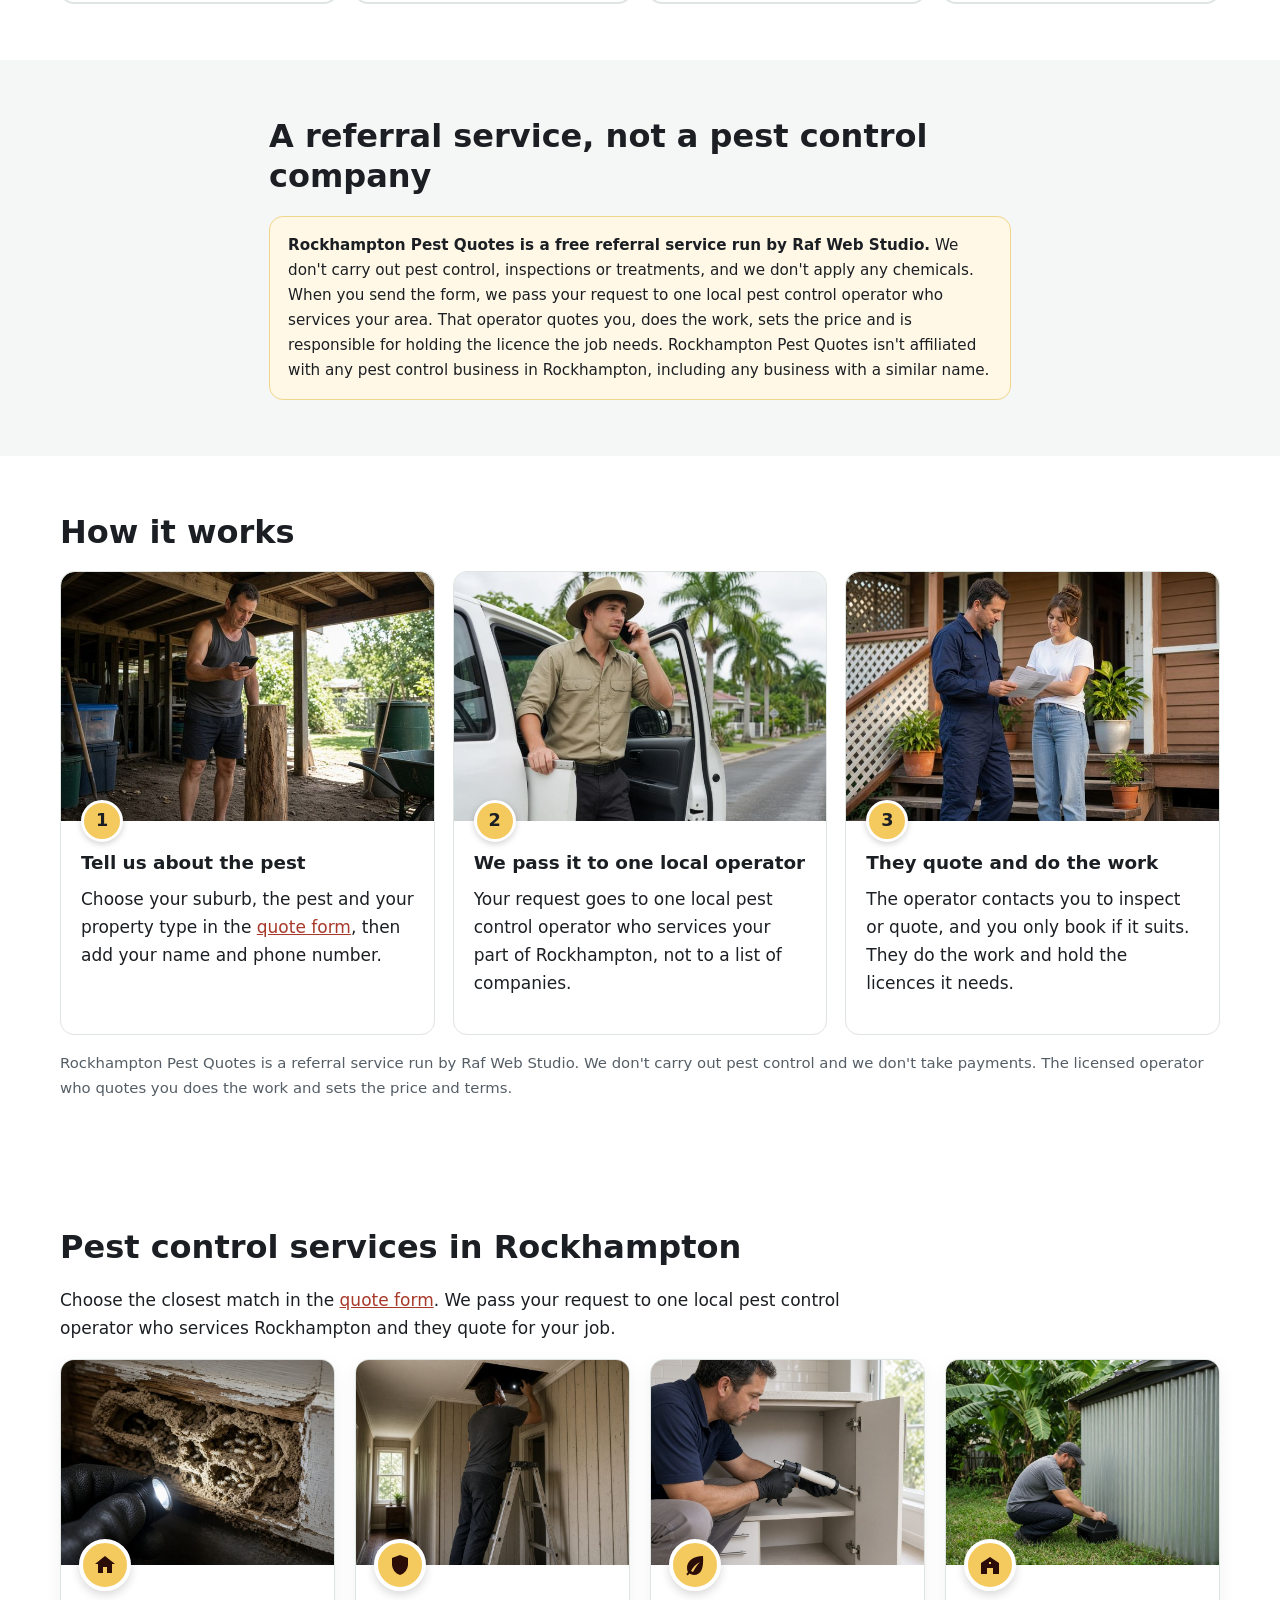
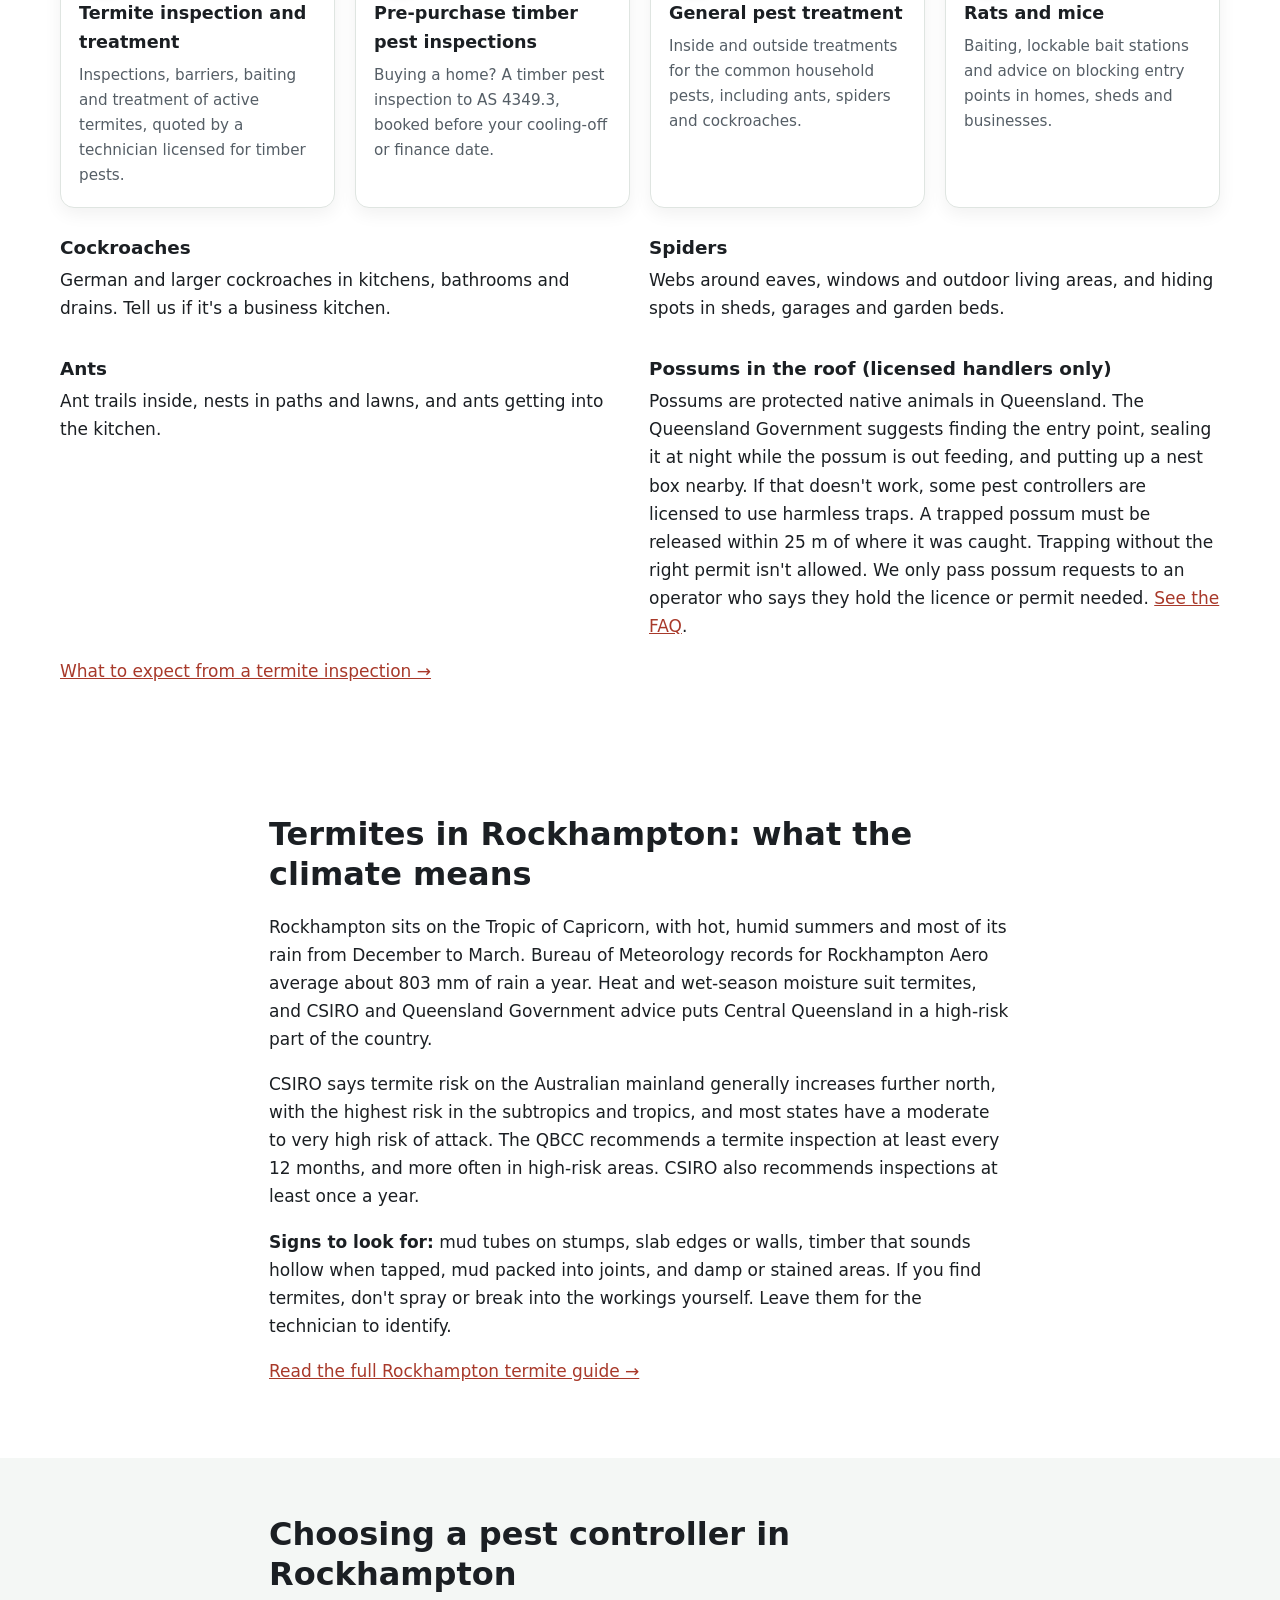
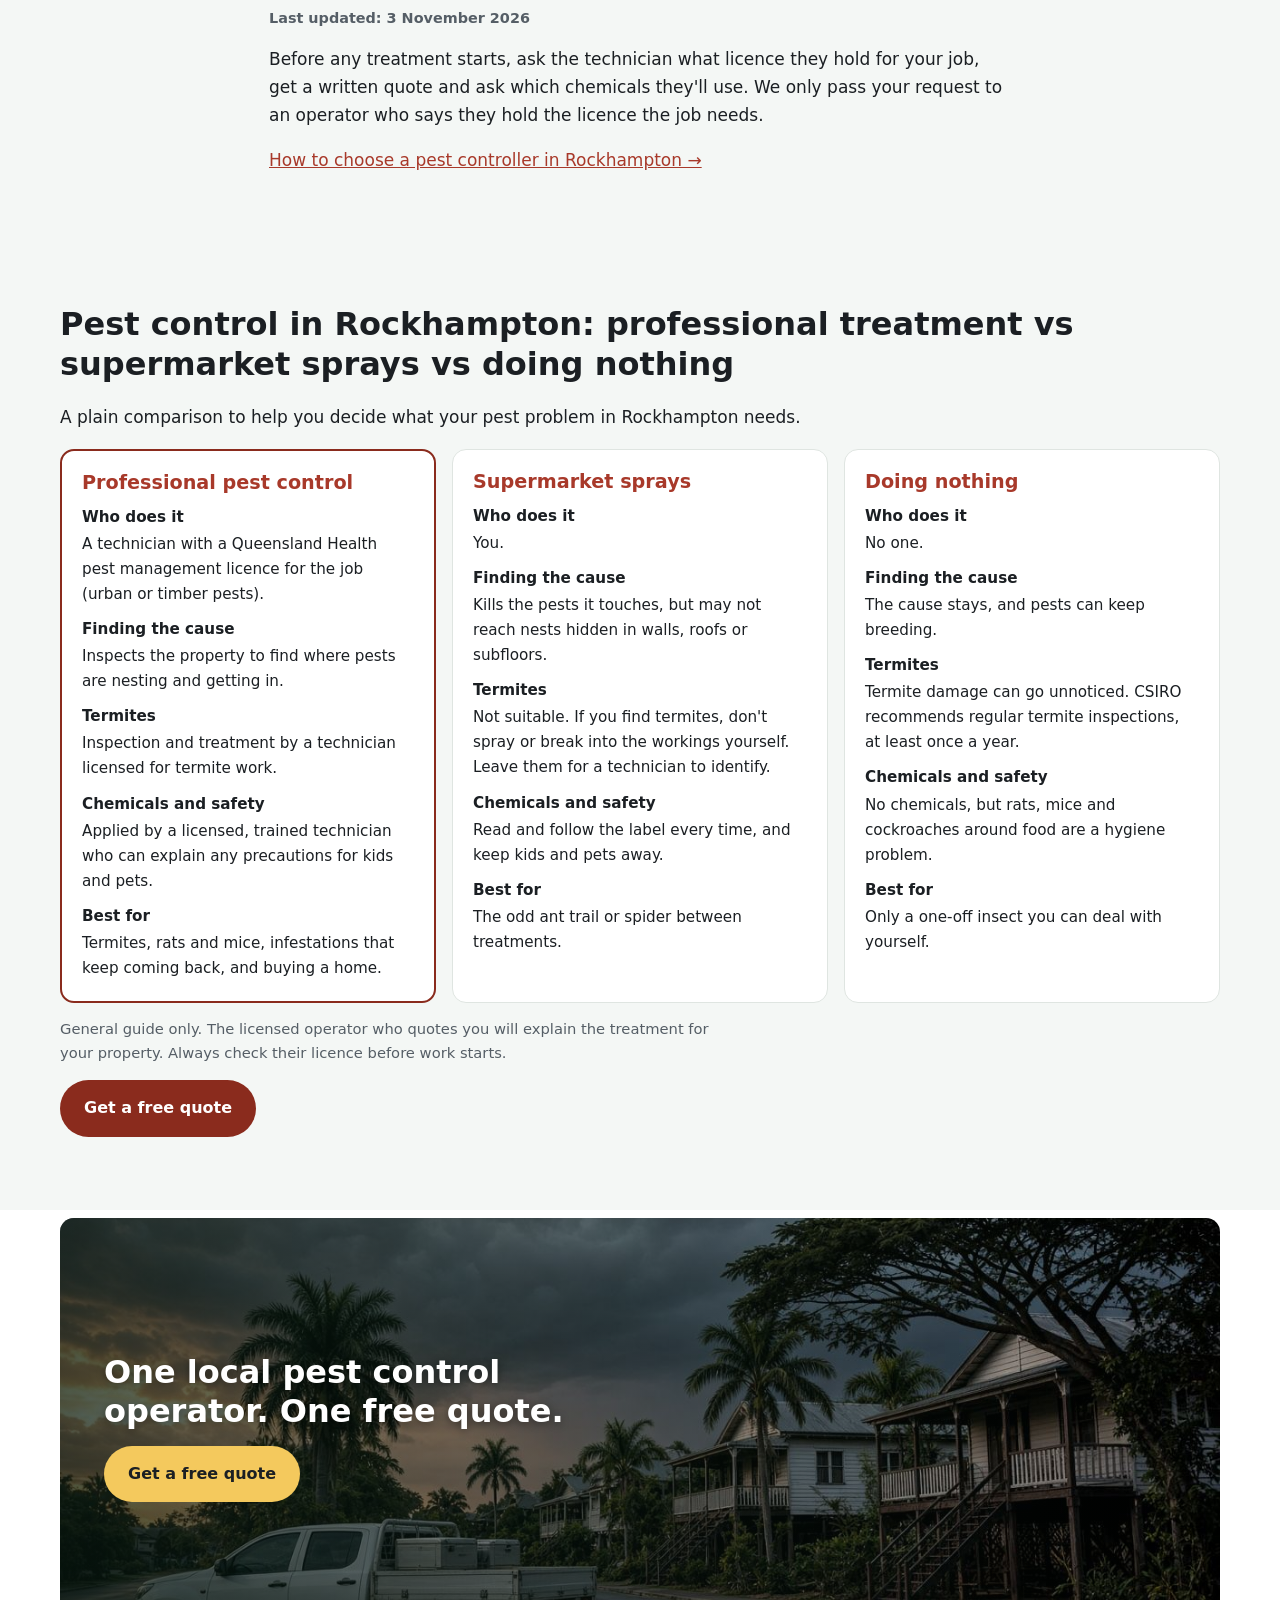
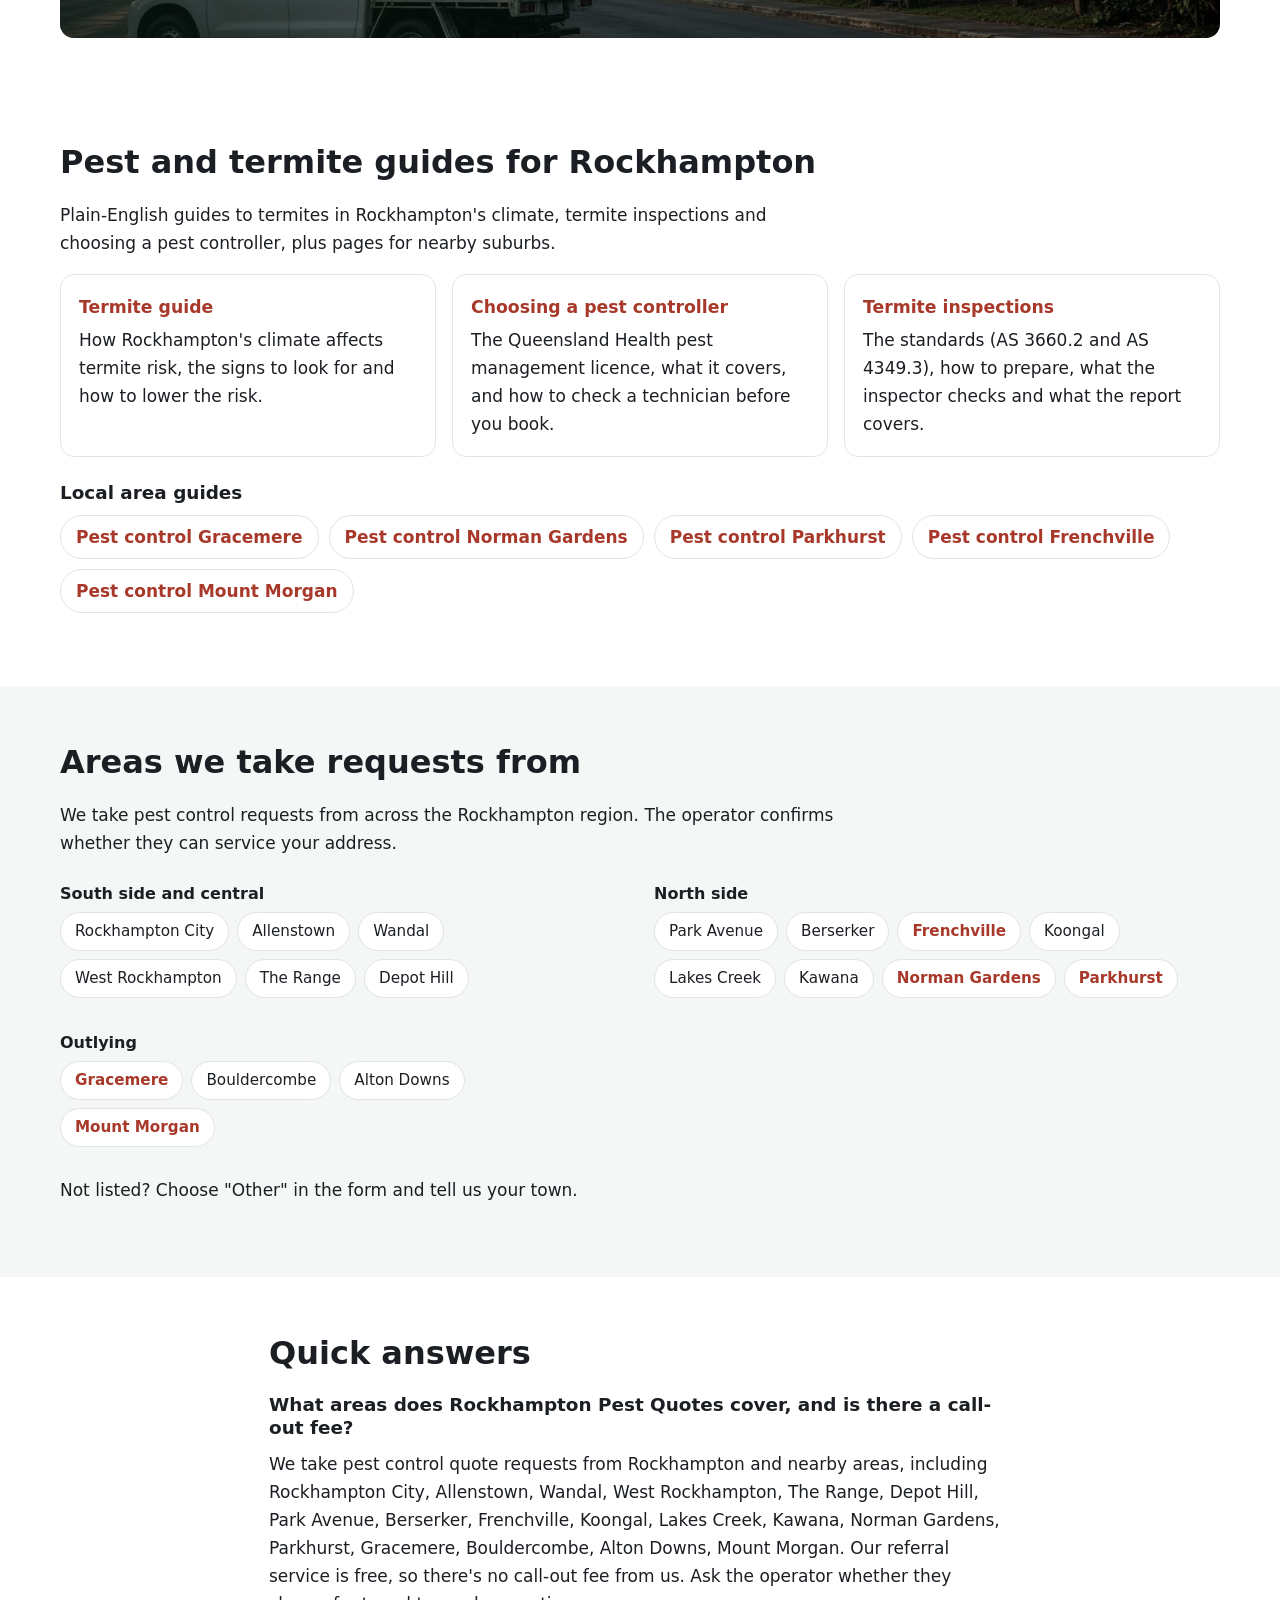
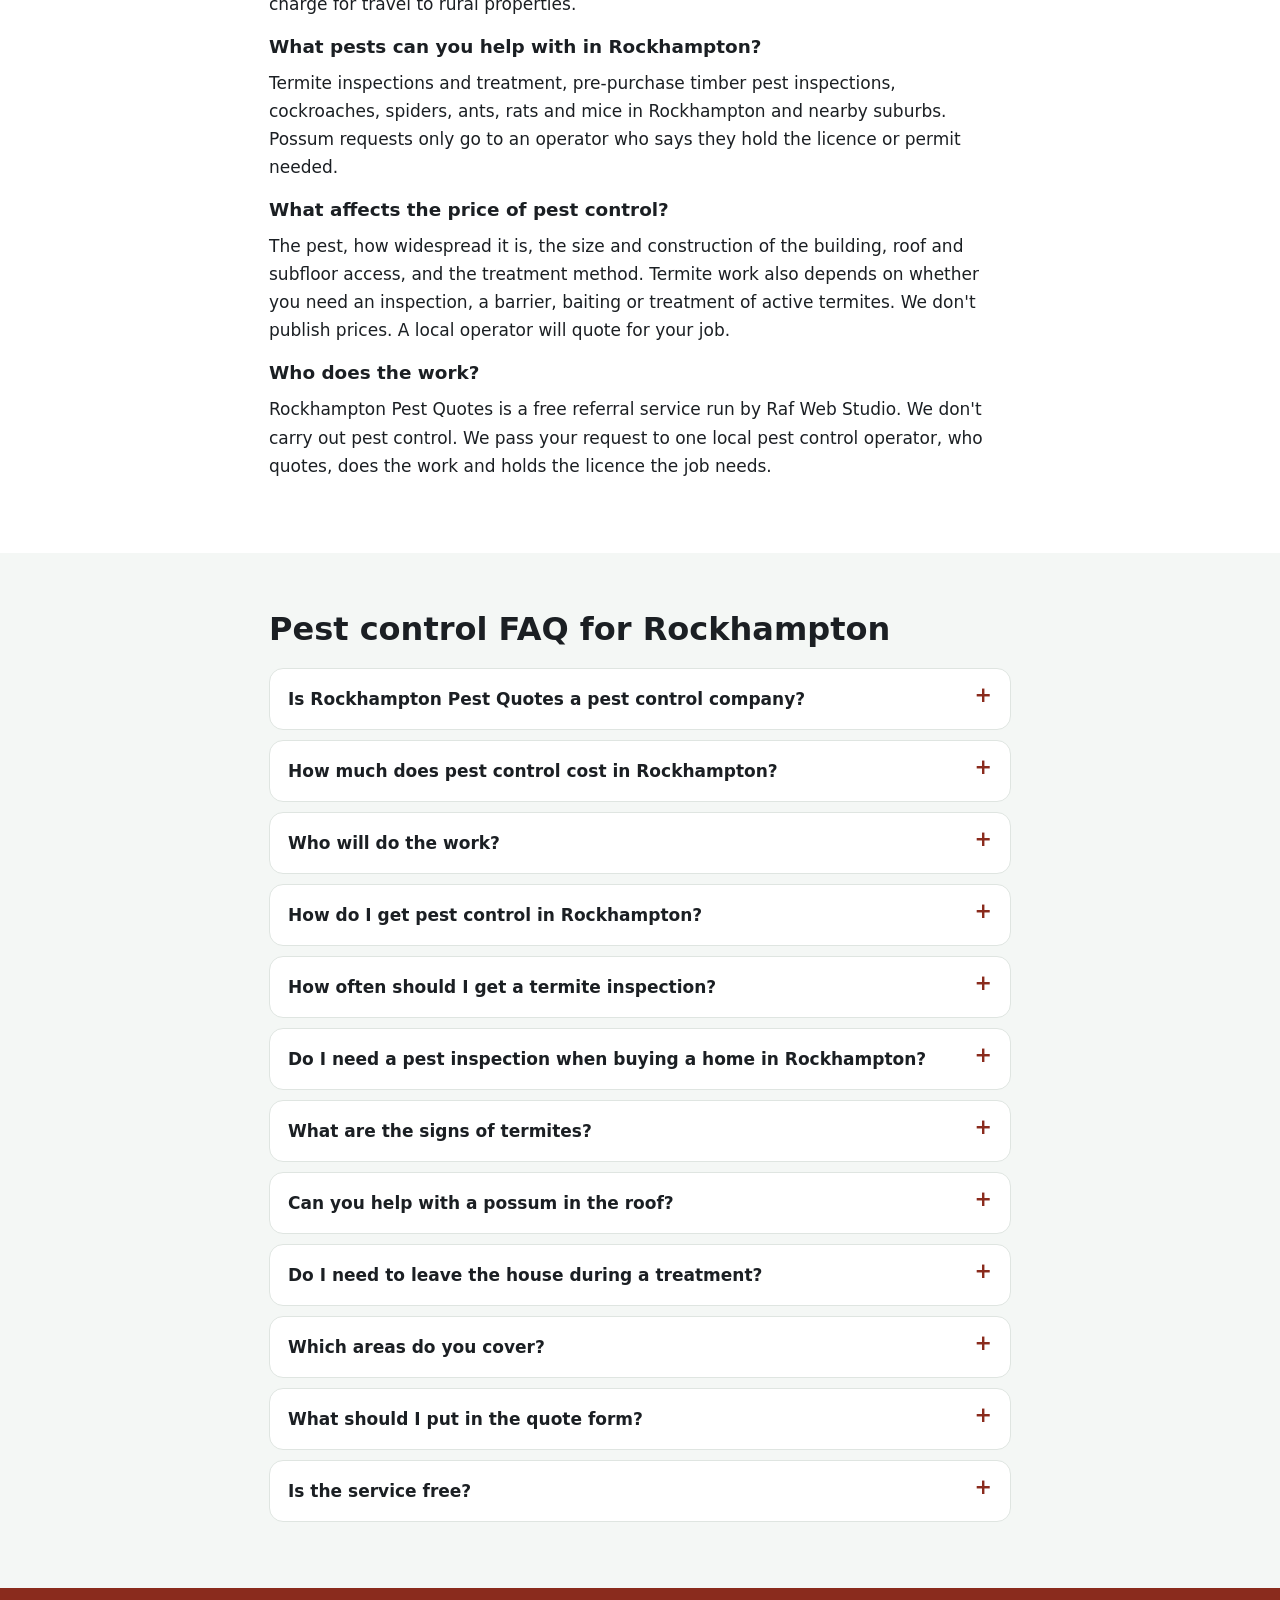
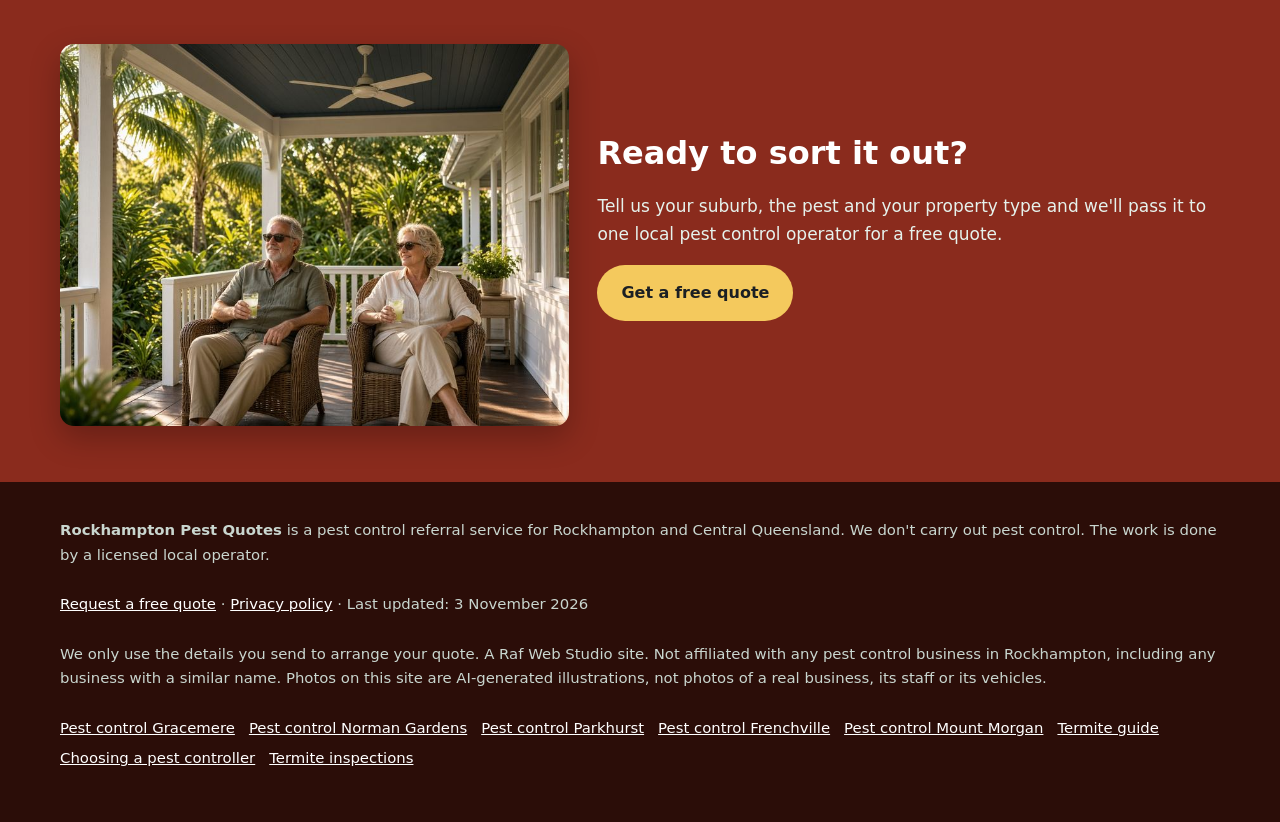
==== commit a9b90d47: "SEO batch 5: keyword link to homepage on every subpage, homepage FAQ licence question swapped for lo" ====
--- a/index.html
+++ b/index.html
@@ -39,7 +39,7 @@
  "name": "Pest Control Rockhampton QLD | Termite Inspections & Pest Treatment Quotes",
  "description": "Pest control in Rockhampton and nearby suburbs: termites, cockroaches, spiders, ants, rats and mice. Tell us the pest and get one free quote from a local operator.",
  "inLanguage": "en-AU",
- "dateModified": "2026-11-02",
+ "dateModified": "2026-11-03",
  "isPartOf": {
   "@id": "https://rockhamptonpestcontrol.com/#website"
  },
@@ -156,7 +156,7 @@
  "name": "Rockhampton Pest Quotes",
  "url": "https://rockhamptonpestcontrol.com/",
  "inLanguage": "en-AU",
- "dateModified": "2026-11-02"
+ "dateModified": "2026-11-03"
 }
 </script>
 <script type="application/ld+json">
@@ -282,10 +282,10 @@
   },
   {
    "@type": "Question",
-   "name": "What licence should a pest controller in Rockhampton have?",
-   "acceptedAnswer": {
-    "@type": "Answer",
-    "text": "In Queensland, the technician needs a Queensland Health pest management licence that covers the job (for example urban pests or timber pests). For chemical termite treatment, the QBCC also requires a Termite Management—Chemical licence for work of any value. Ask for both licence numbers before you book."
+   "name": "How do I get pest control in Rockhampton?",
+   "acceptedAnswer": {
+    "@type": "Answer",
+    "text": "Fill in the free quote form with your suburb, the pest and the property type. We pass it to one local pest control operator who services Rockhampton, and they contact you with a quote. There's no obligation to book."
    }
   },
   {
@@ -441,7 +441,7 @@
       <p class="summary">In short: Rockhampton Pest Quotes is a free referral service, not a pest control company. Tell us your suburb, pest and property type, and we pass it to one local pest control operator, who quotes and does the work.</p>
       <p class="lead">Need pest control in Rockhampton? Termites in a high-set Queenslander, cockroaches after the wet or a pre-purchase inspection in Gracemere? Tell us your suburb, the pest and your property type, and we'll pass it to one local pest control operator for a free, no-obligation quote.</p>
       <div class="ctas"><a class="btn btn-ghost" href="#services">Pest control services</a><a class="btn btn-ghost" href="#termites">Termites in Rockhampton</a></div>
-      <p class="updated">Last updated: 2 November 2026</p>
+      <p class="updated">Last updated: 3 November 2026</p>
     </div>
     <div class="hero-form-card" id="quote">
       <h2 id="quote-h">Get a free pest control quote in Rockhampton</h2>
@@ -546,7 +546,7 @@
 <section class="alt" id="licensing" aria-labelledby="lic-h">
   <div class="wrap intro">
     <h2 id="lic-h">Choosing a pest controller in Rockhampton</h2>
-    <p class="updated-dark">Last updated: 2 November 2026</p>
+    <p class="updated-dark">Last updated: 3 November 2026</p>
     <p>Before any treatment starts, ask the technician what licence they hold for your job, get a written quote and ask which chemicals they'll use. We only pass your request to an operator who says they hold the licence the job needs.</p>
     <p><a href="/pest-control-licence-qld/">How to choose a pest controller in Rockhampton →</a></p>
   </div>
@@ -612,7 +612,7 @@
     <details><summary>Is Rockhampton Pest Quotes a pest control company?</summary><p>No. Rockhampton Pest Quotes is a free referral service run by Raf Web Studio. We don&#x27;t do pest control ourselves. We pass your request to one local pest control operator, who quotes and does the work.</p></details>
     <details><summary>How much does pest control cost in Rockhampton?</summary><p>It depends on the pest, the size and construction of the property, access to the roof and subfloor, and the treatment used. We don&#x27;t publish prices. Tell us about your job and a local operator will quote for it.</p></details>
     <details><summary>Who will do the work?</summary><p>One local pest control operator who services your suburb. They contact you, quote, carry out the inspection or treatment and set their own terms. You only book if the quote suits.</p></details>
-    <details><summary>What licence should a pest controller in Rockhampton have?</summary><p>In Queensland, the technician needs a Queensland Health pest management licence that covers the job (for example urban pests or timber pests). For chemical termite treatment, the QBCC also requires a Termite Management—Chemical licence for work of any value. Ask for both licence numbers before you book.</p></details>
+    <details><summary>How do I get pest control in Rockhampton?</summary><p>Fill in the free quote form with your suburb, the pest and the property type. We pass it to one local pest control operator who services Rockhampton, and they contact you with a quote. There&#x27;s no obligation to book.</p></details>
     <details><summary>How often should I get a termite inspection?</summary><p>The QBCC recommends a termite inspection at least every 12 months, and more often in high-risk areas. CSIRO also recommends inspections at least once a year.</p></details>
     <details><summary>Do I need a pest inspection when buying a home in Rockhampton?</summary><p>It&#x27;s strongly advised. A timber pest inspection to AS 4349.3 looks for termites, borers and timber decay, and the things that make an attack more likely. In Queensland, termite inspection reports and advice are covered by QBCC termite management licences, so ask whoever does a pre-purchase timber pest inspection for their QBCC licence number. Book it early, because the time to finish inspections under a contract can be short.</p></details>
     <details><summary>What are the signs of termites?</summary><p>Mud tubes on stumps, slab edges or walls, timber that sounds hollow when tapped, mud packed into cracks and joints, damp or stained areas, and swarms of winged termites. Don&#x27;t disturb them. Leave them for the technician to identify.</p></details>
@@ -639,7 +639,7 @@
 <footer class="site-footer">
   <div class="wrap">
     <p><strong>Rockhampton Pest Quotes</strong> is a pest control referral service for Rockhampton and Central Queensland. We don't carry out pest control. The work is done by a licensed local operator.</p>
-    <p><a href="#quote">Request a free quote</a> · <a href="privacy.html">Privacy policy</a> · Last updated: 2 November 2026</p>
+    <p><a href="#quote">Request a free quote</a> · <a href="privacy.html">Privacy policy</a> · Last updated: 3 November 2026</p>
     <p>We only use the details you send to arrange your quote. A Raf Web Studio site. Not affiliated with any pest control business in Rockhampton, including any business with a similar name. Photos on this site are AI-generated illustrations, not photos of a real business, its staff or its vehicles.</p>
     <p class="footer-links"><a href="/pest-control-gracemere/">Pest control Gracemere</a> <a href="/pest-control-norman-gardens/">Pest control Norman Gardens</a> <a href="/pest-control-parkhurst/">Pest control Parkhurst</a> <a href="/pest-control-frenchville/">Pest control Frenchville</a> <a href="/pest-control-mount-morgan/">Pest control Mount Morgan</a> <a href="/termites-rockhampton/">Termite guide</a> <a href="/pest-control-licence-qld/">Choosing a pest controller</a> <a href="/termite-inspection/">Termite inspections</a></p>
   </div>
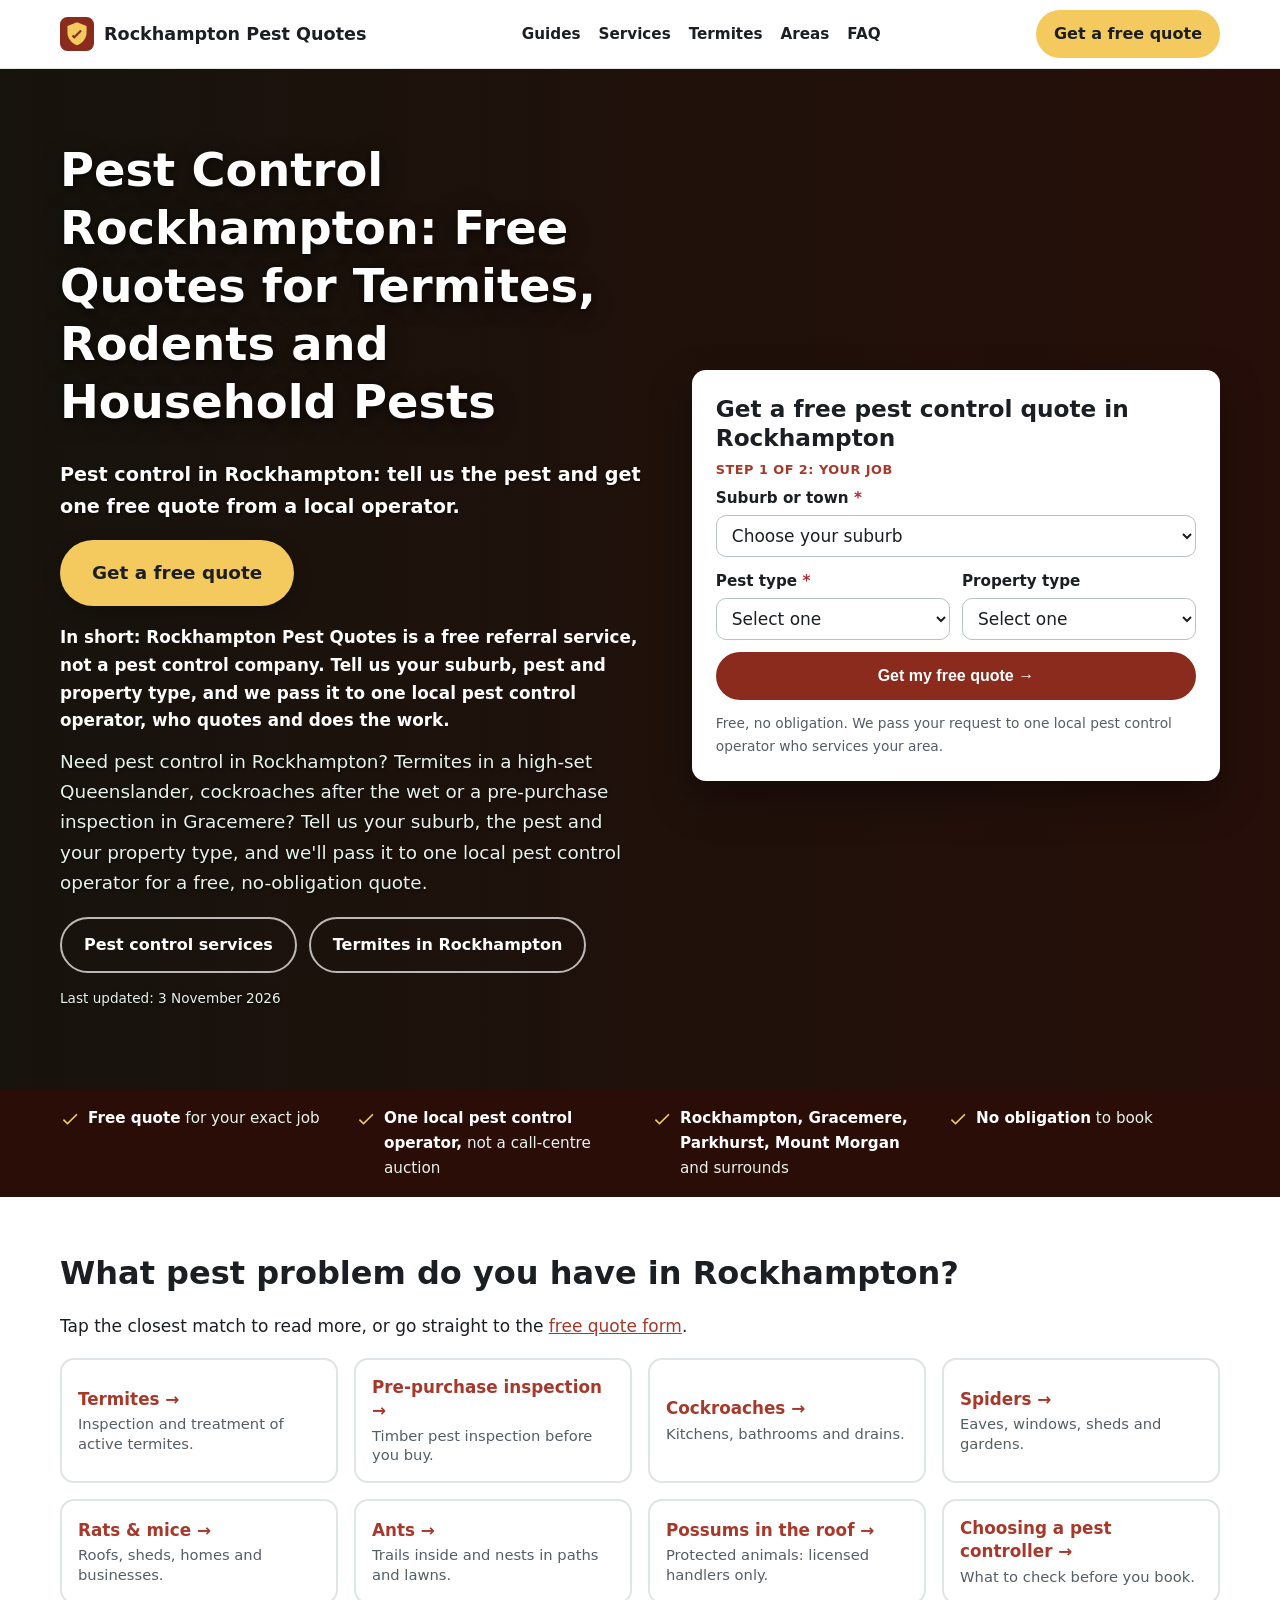
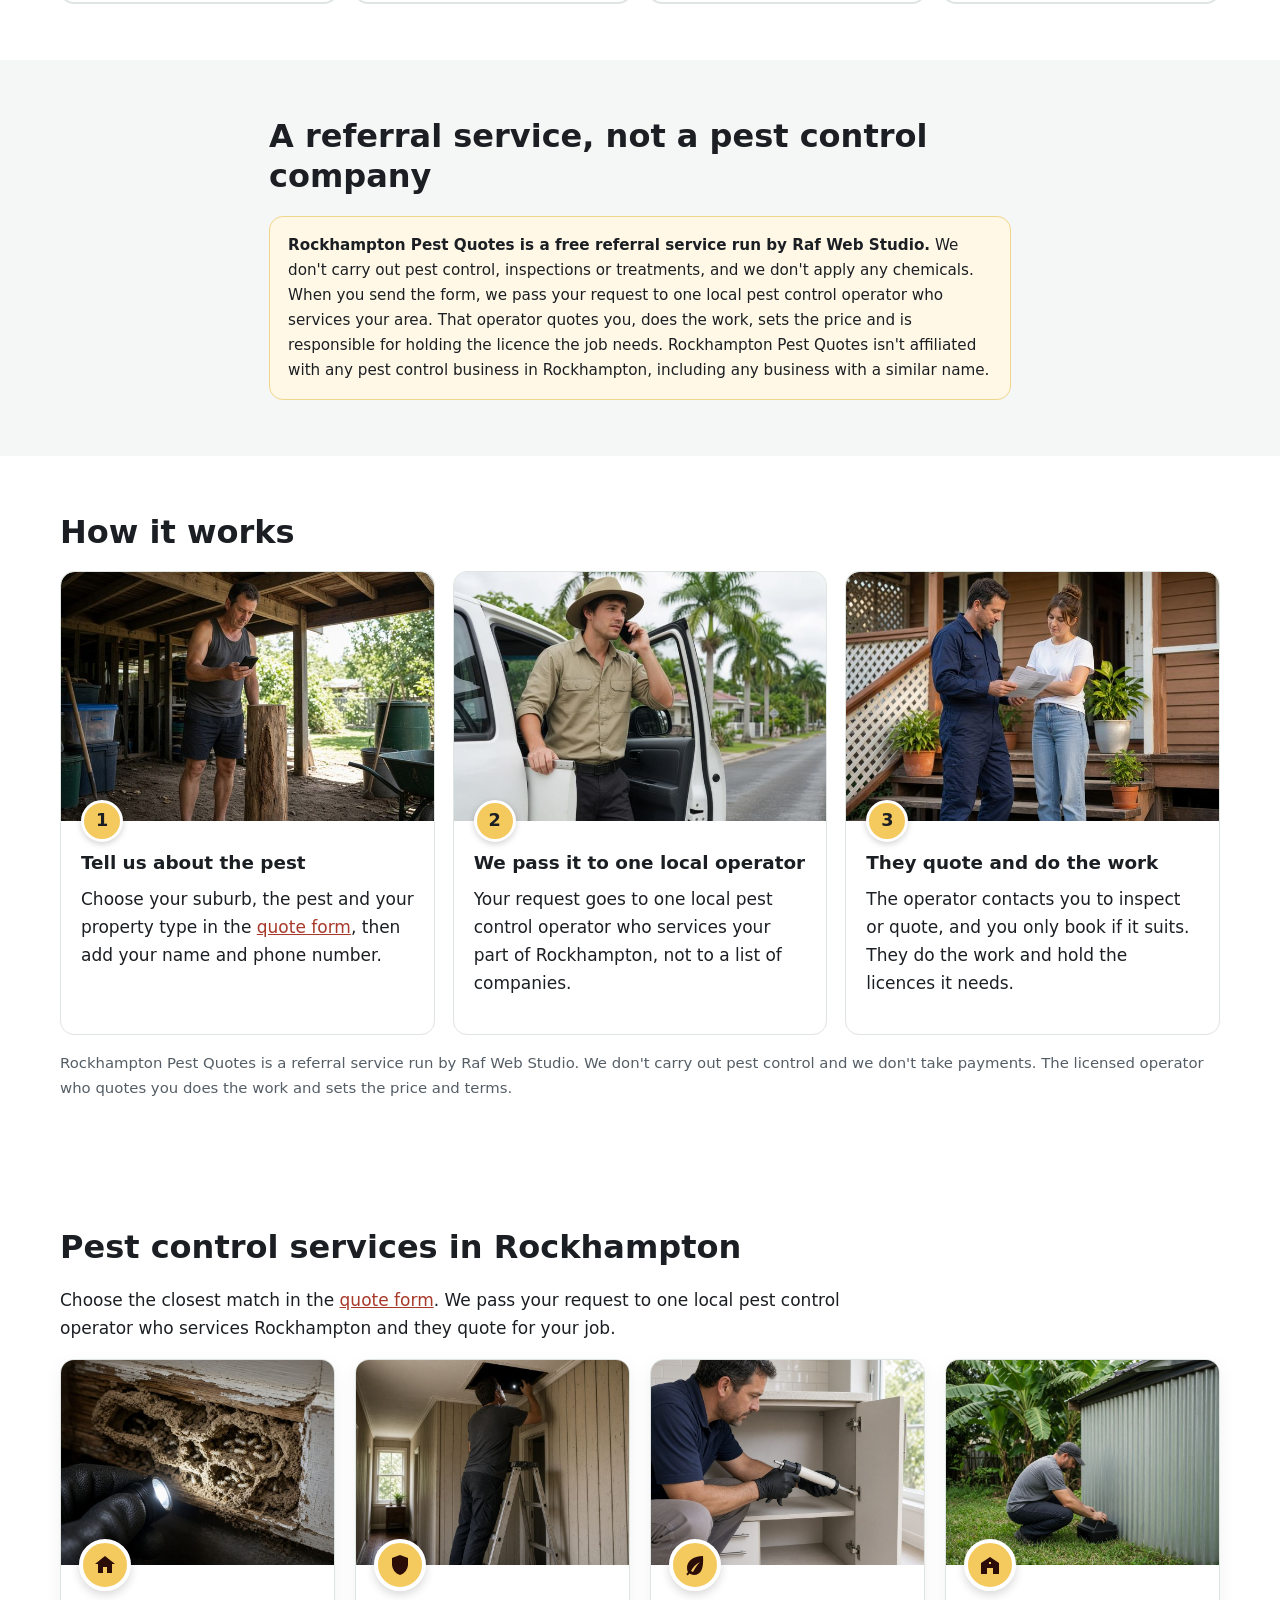
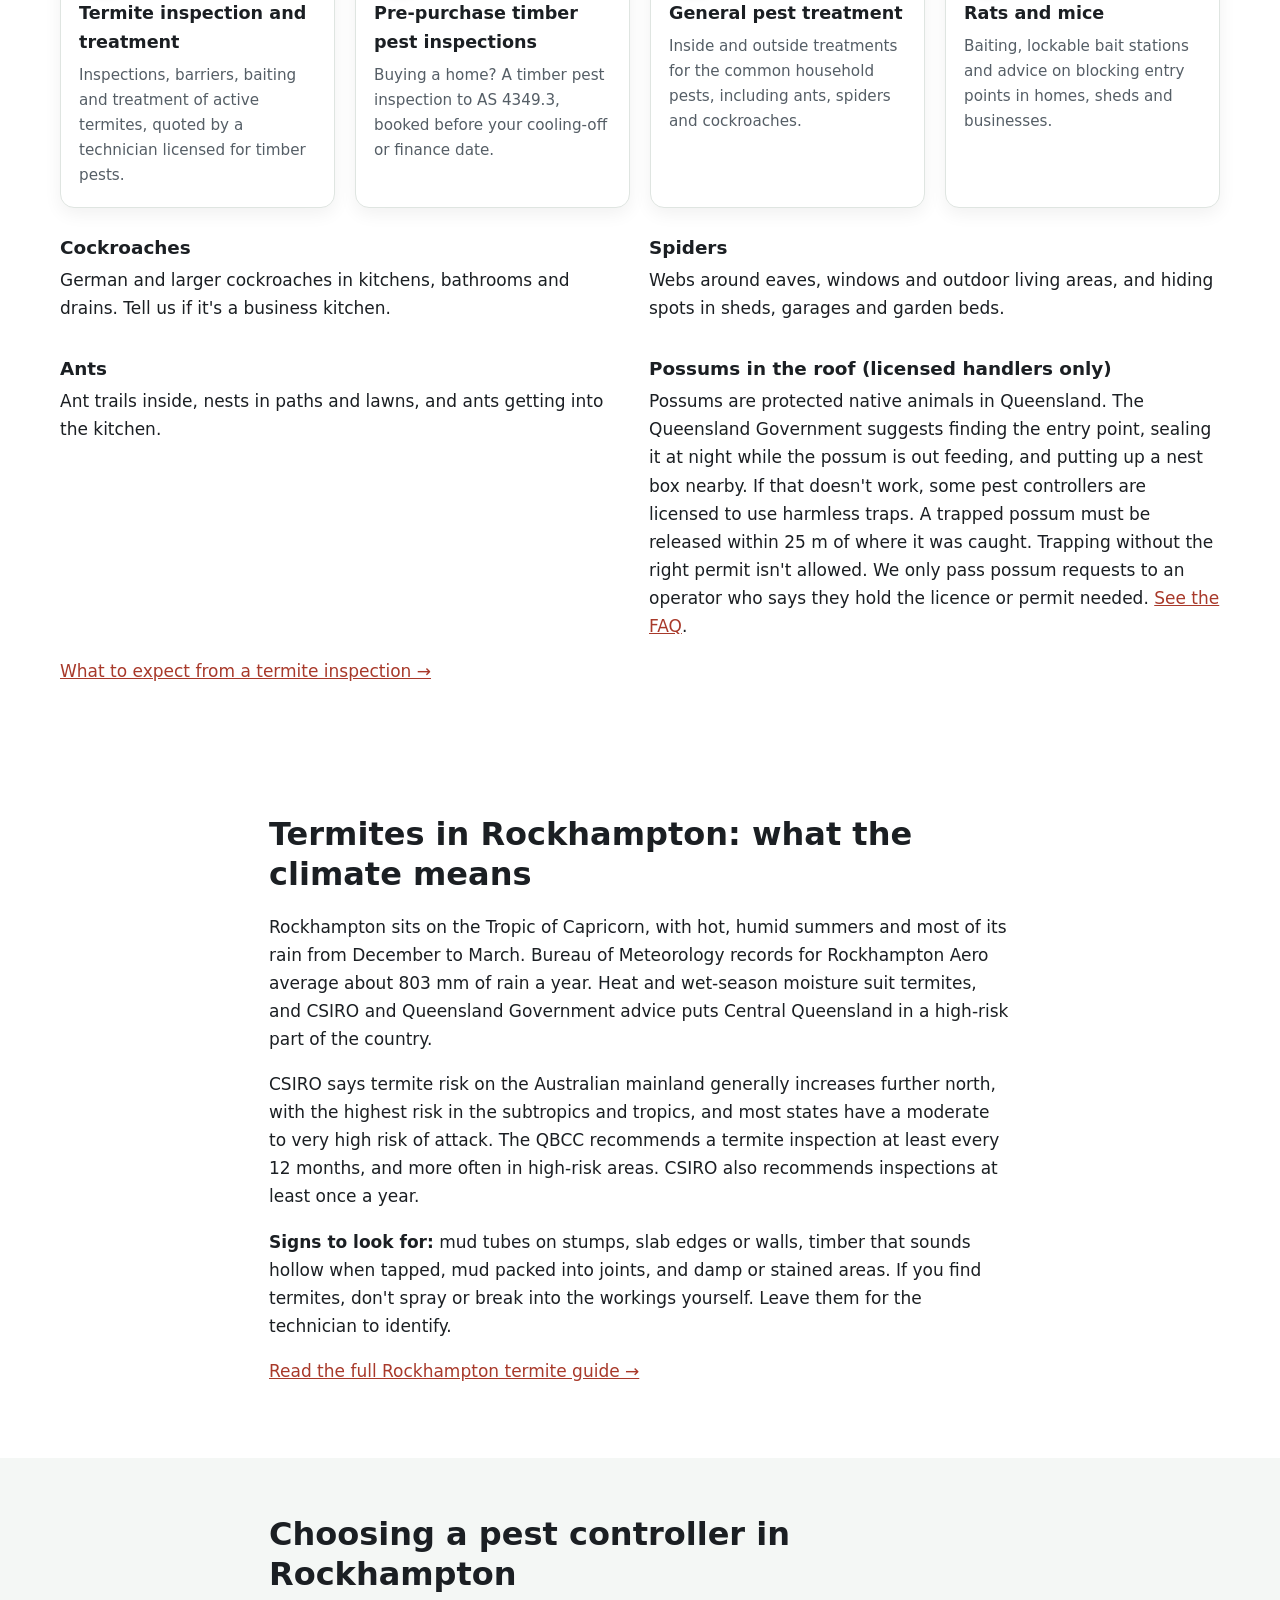
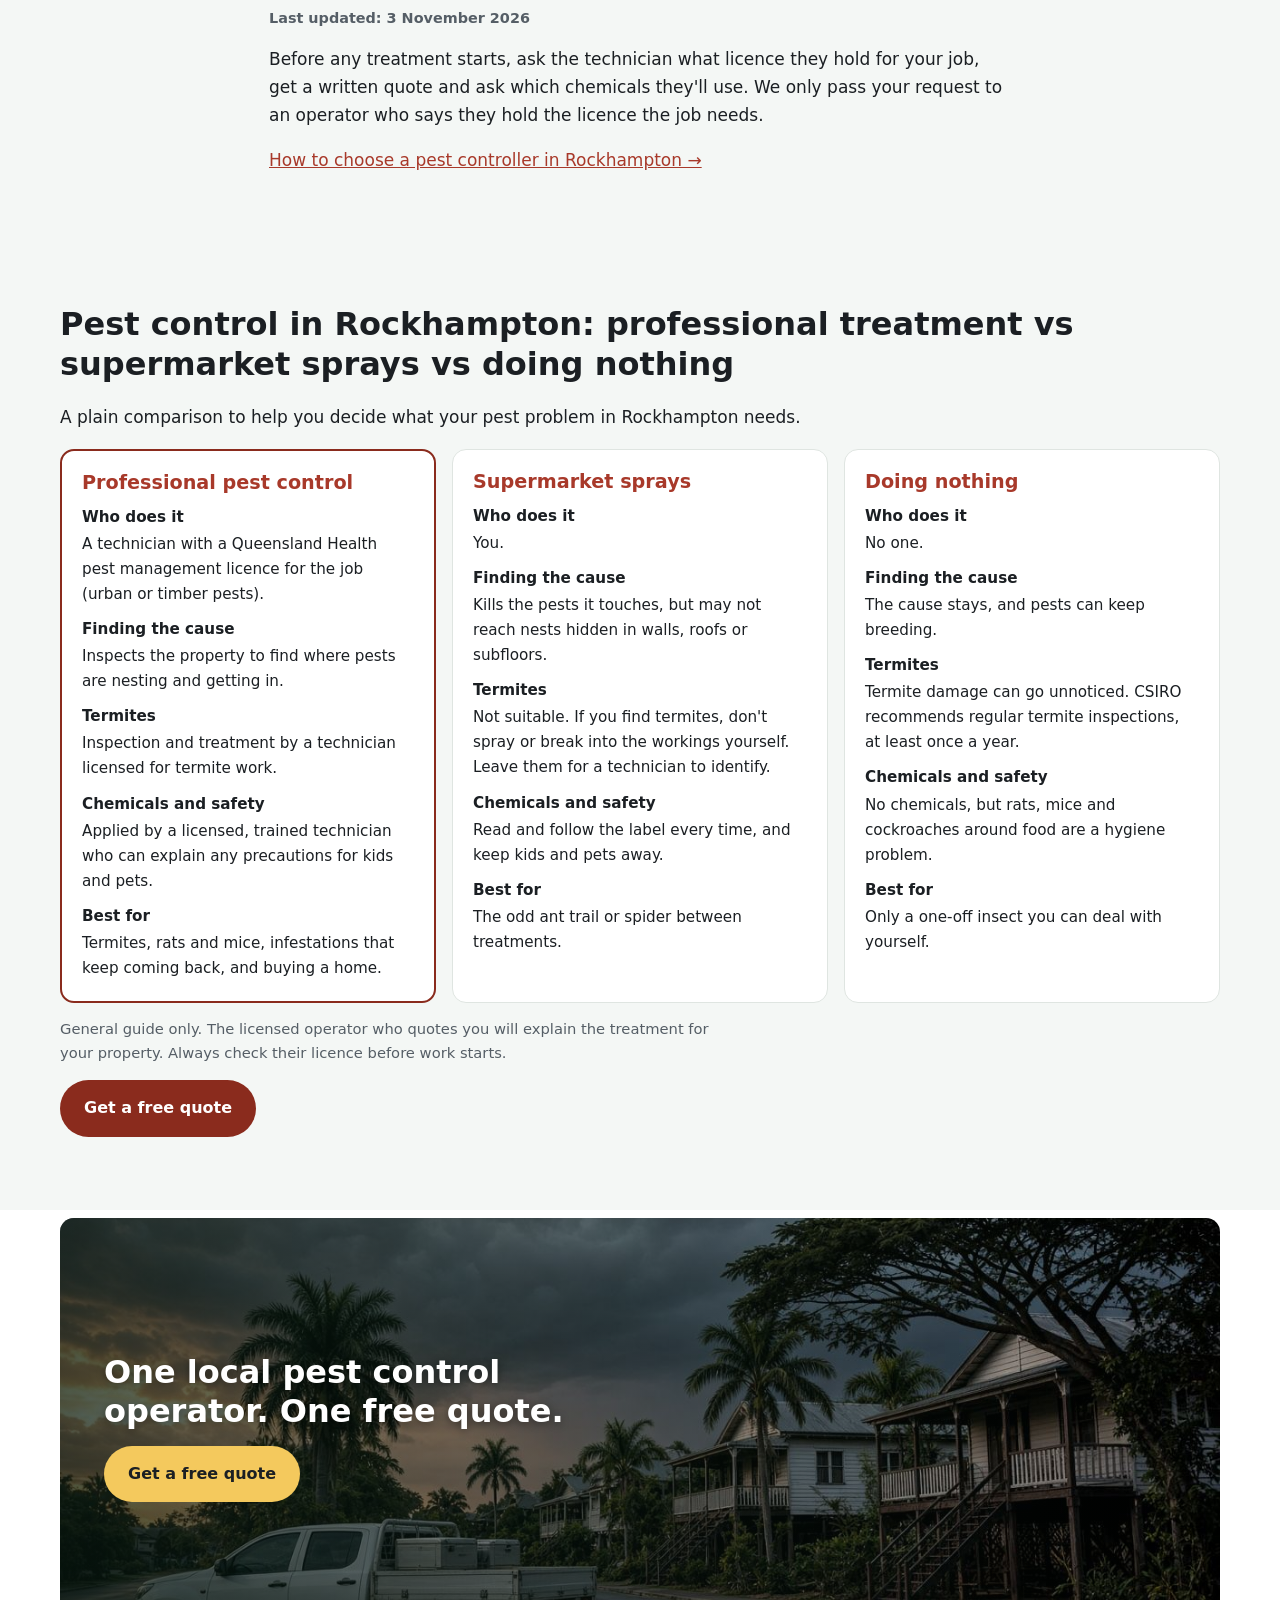
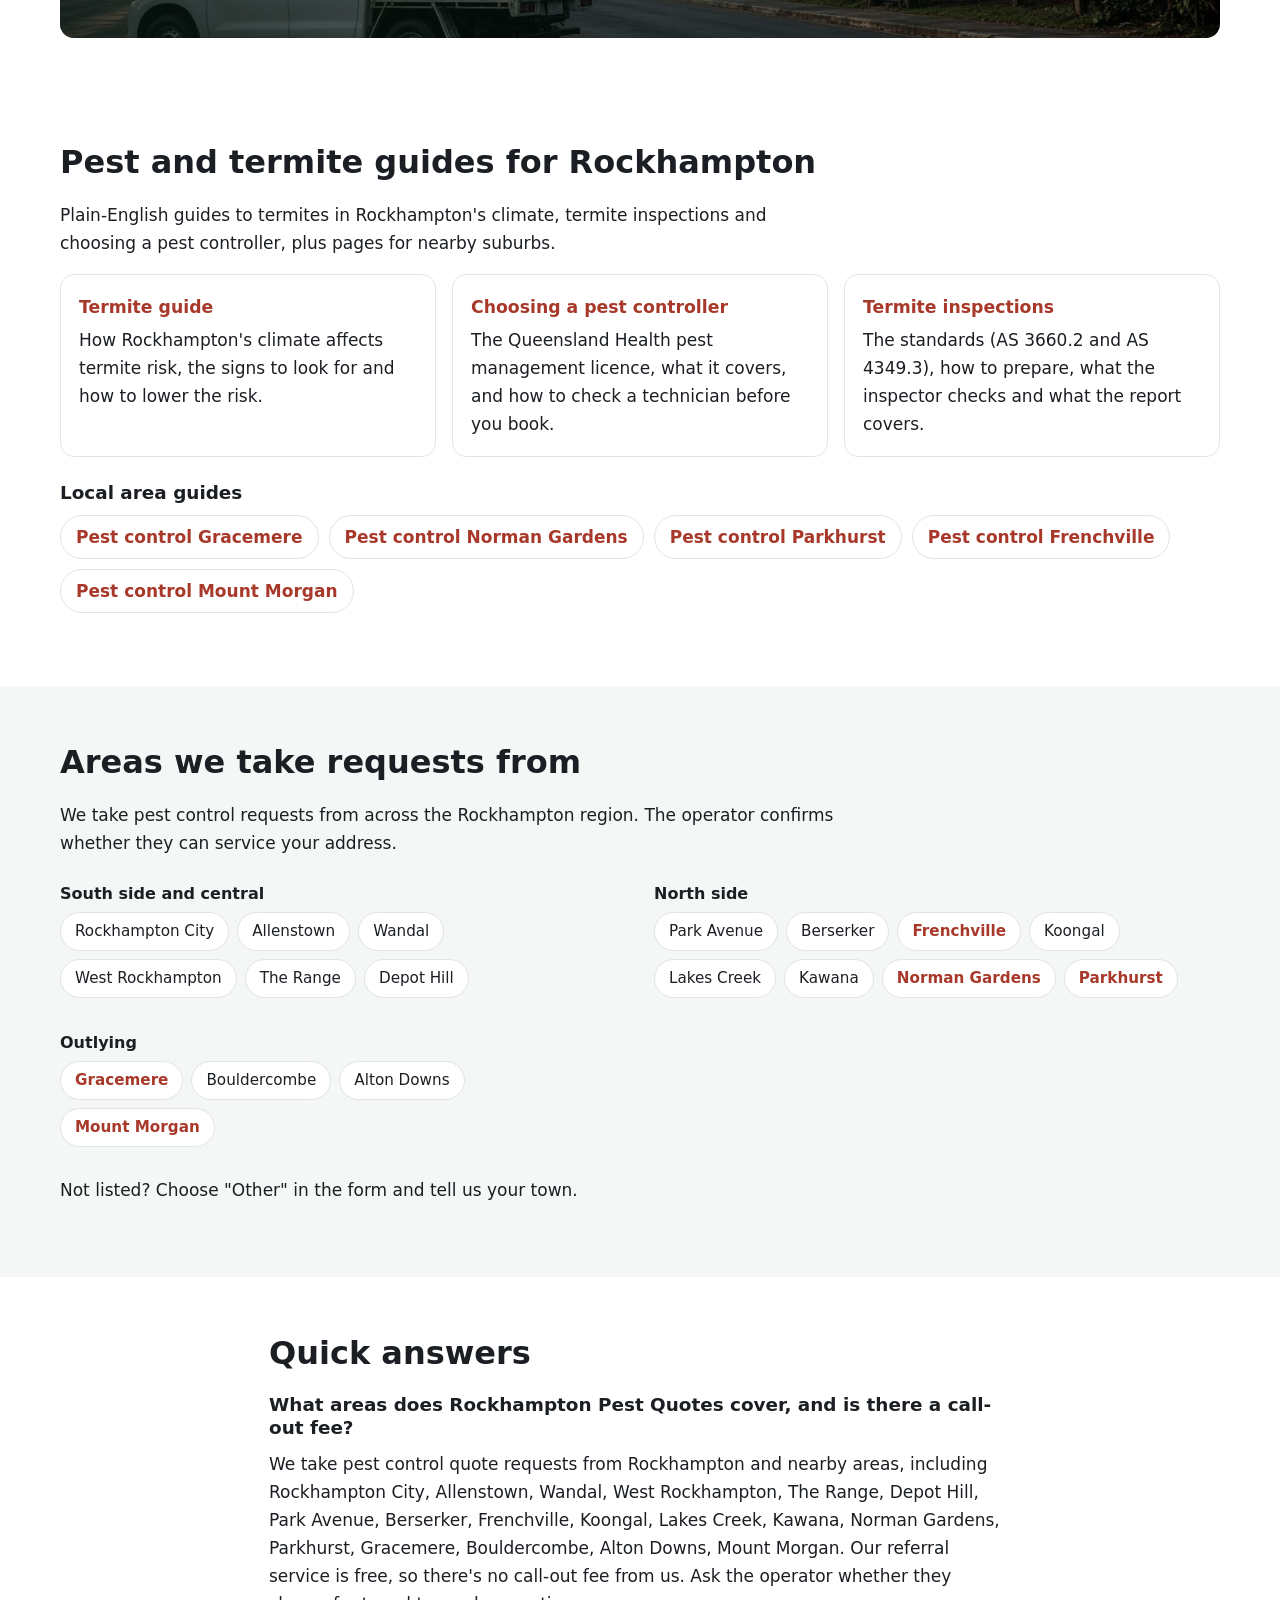
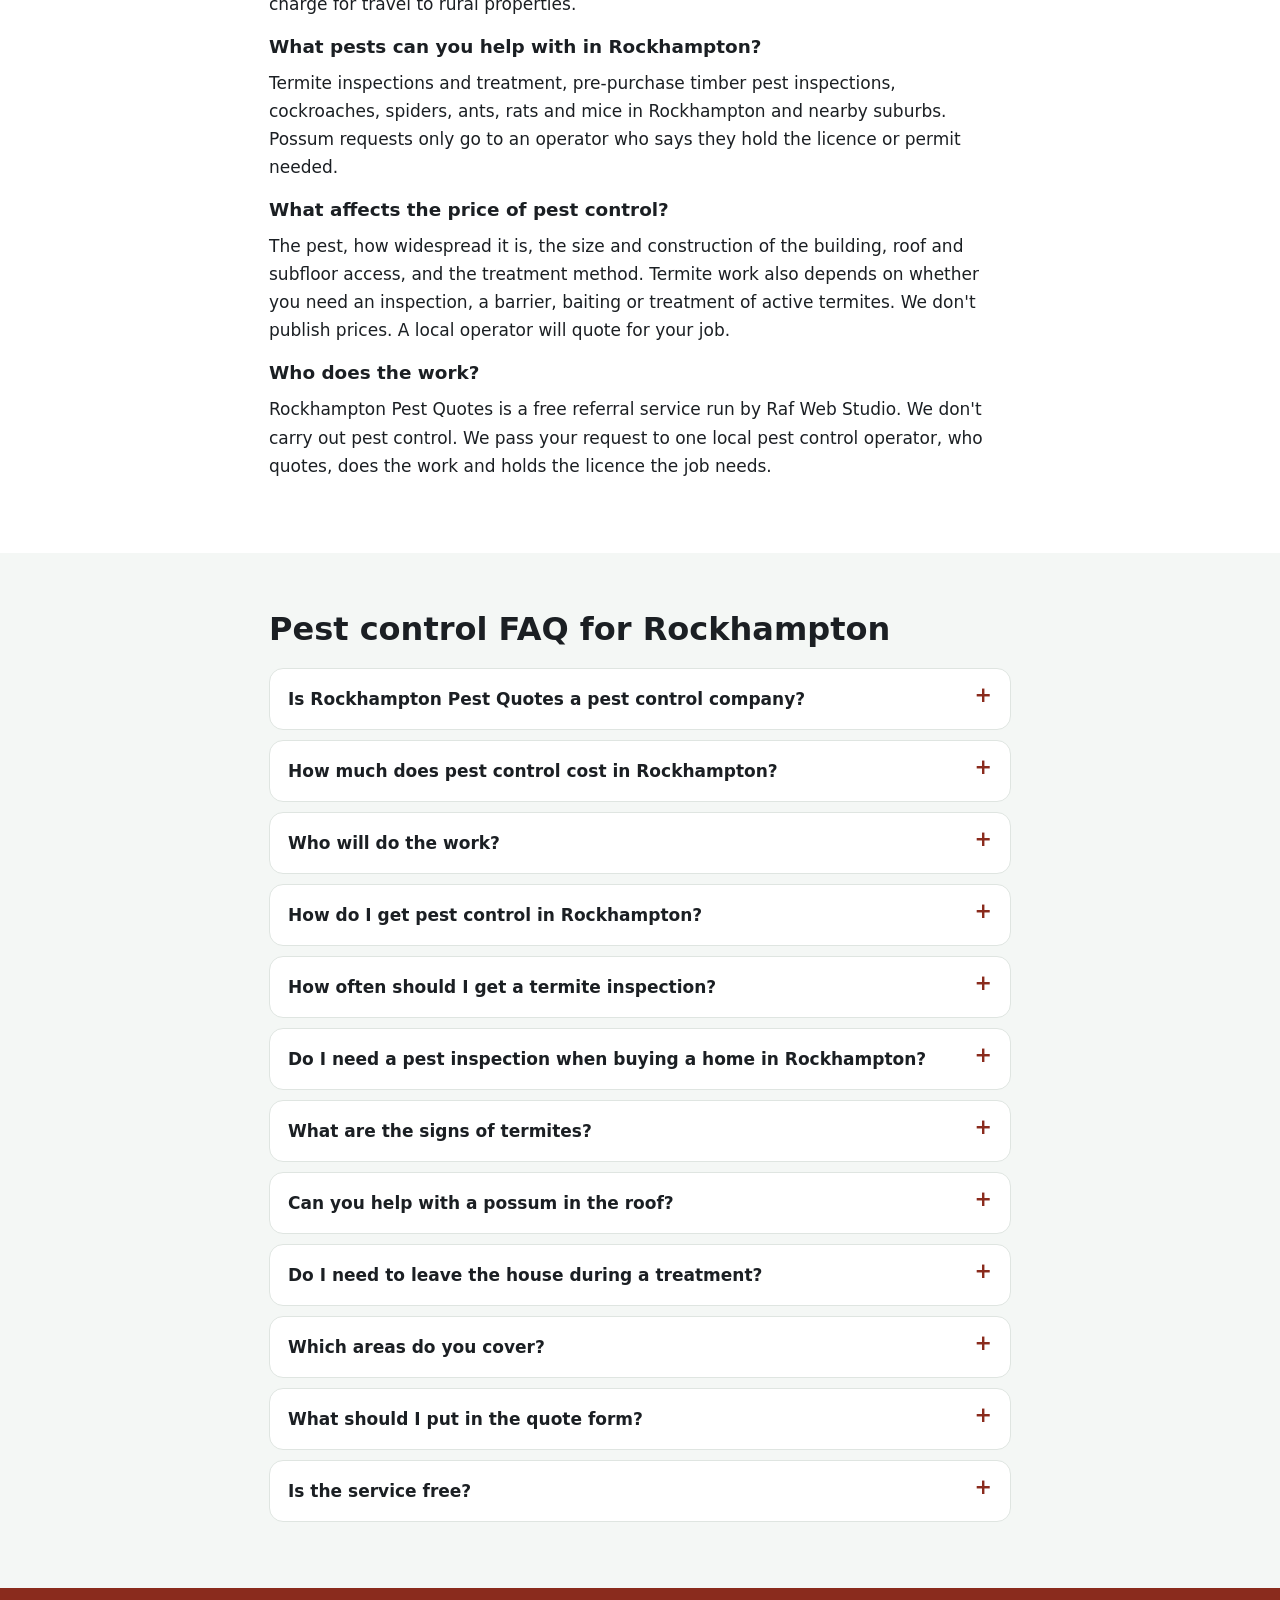
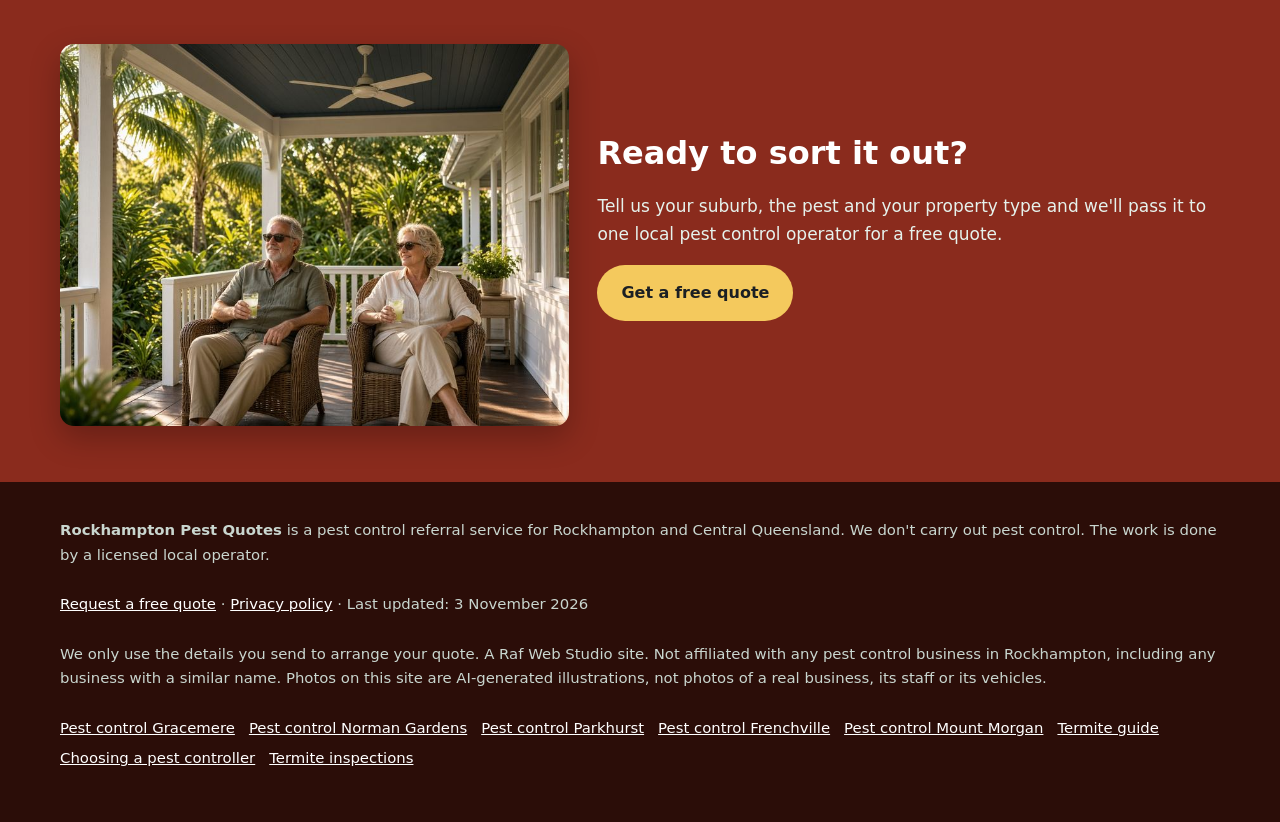
==== commit d8fd4cb8: "Fix GA4 generate_lead tracking on the thanks page Fire generate_lead on thanks.html load once gtag i" ====
--- a/index.html
+++ b/index.html
@@ -449,7 +449,8 @@
         <input type="hidden" name="_subject" value="New quote request – rockhamptonpestcontrol.com">
         <input type="hidden" name="_captcha" value="true">
         <input type="hidden" name="_template" value="table">
-        <input type="hidden" name="_next" value="https://rockhamptonpestcontrol.com/thanks.html">
+        <input type="hidden" name="_next" value="https://rockhamptonpestcontrol.com/thanks.html?lead=1">
+        <input type="hidden" name="_autoresponse" value="Thanks for your pest control request. We&#x27;ve received it and are passing it to a local pest control operator, who&#x27;ll be in touch shortly with availability and a price.">
         <input type="text" name="_honey" style="display:none" tabindex="-1" autocomplete="off" aria-hidden="true">
         <input type="hidden" name="source" value="rockhamptonpestcontrol.com">
         <fieldset class="step step-1">
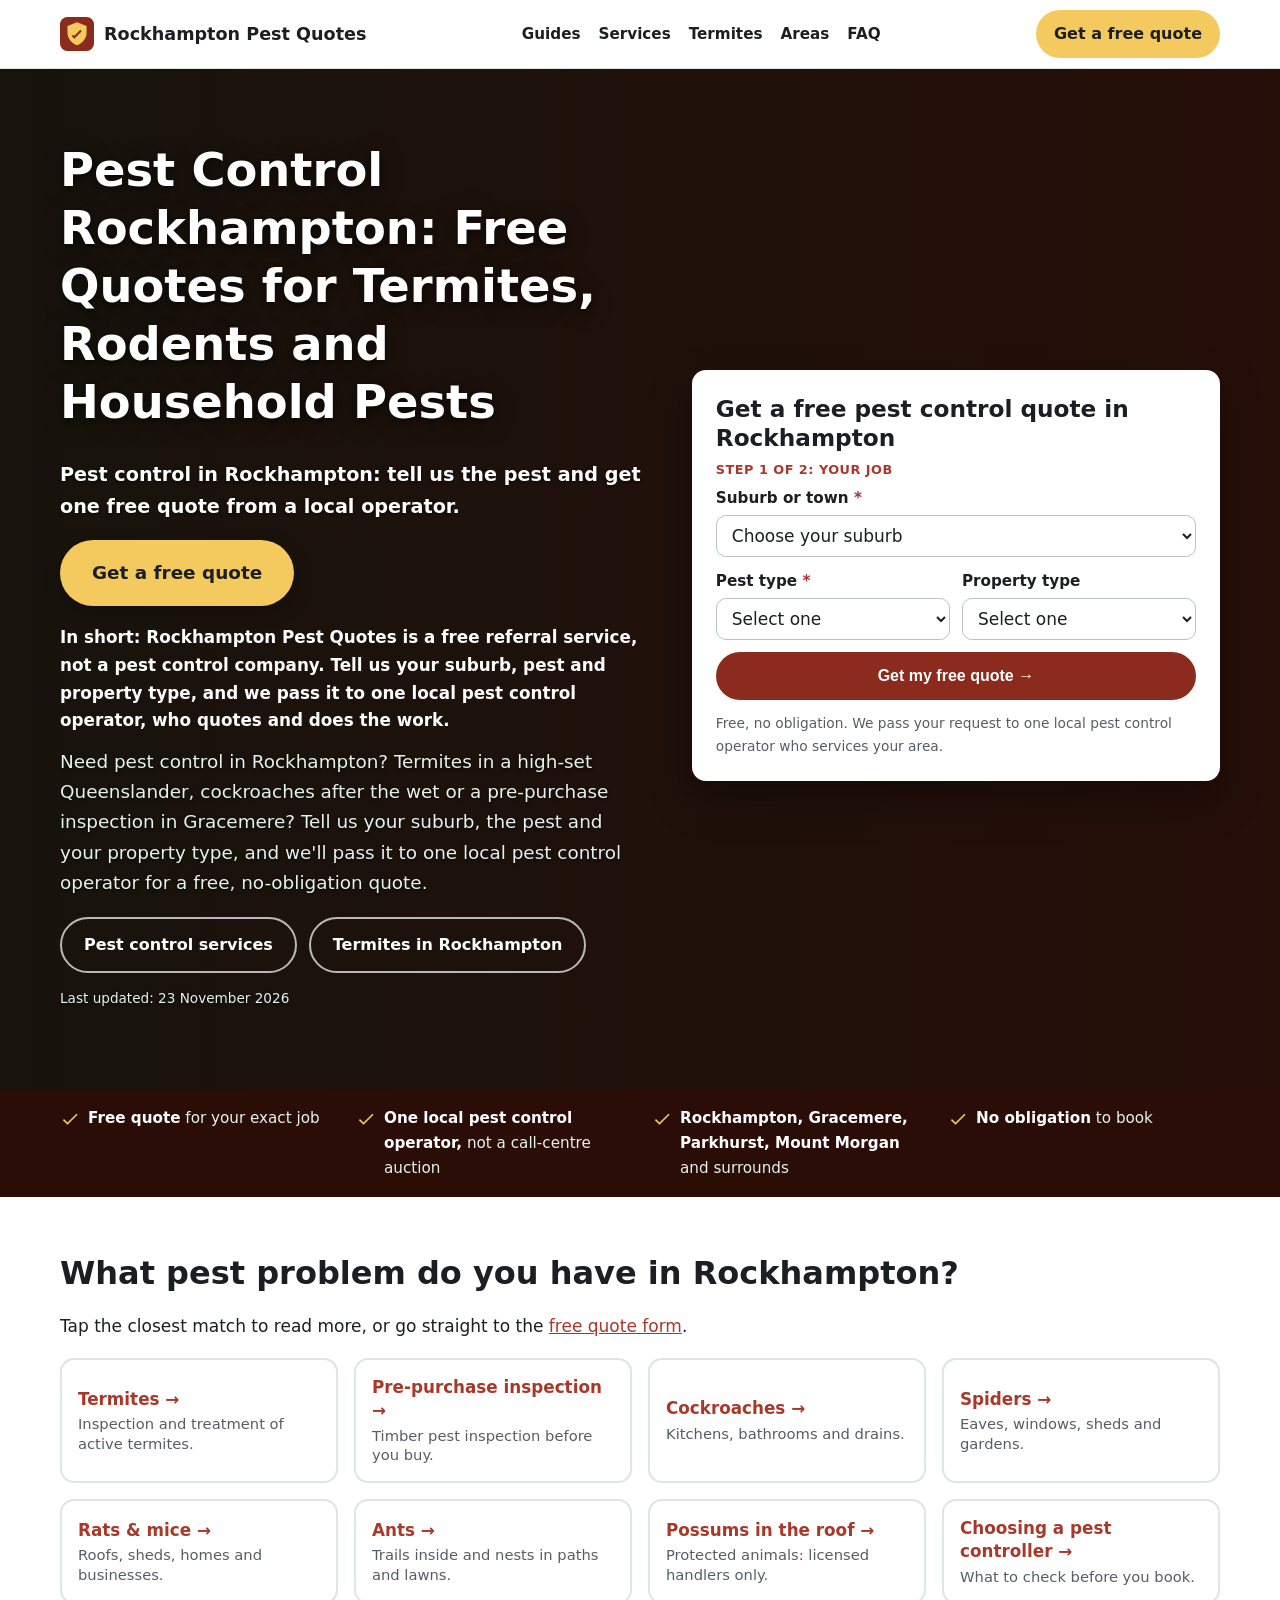
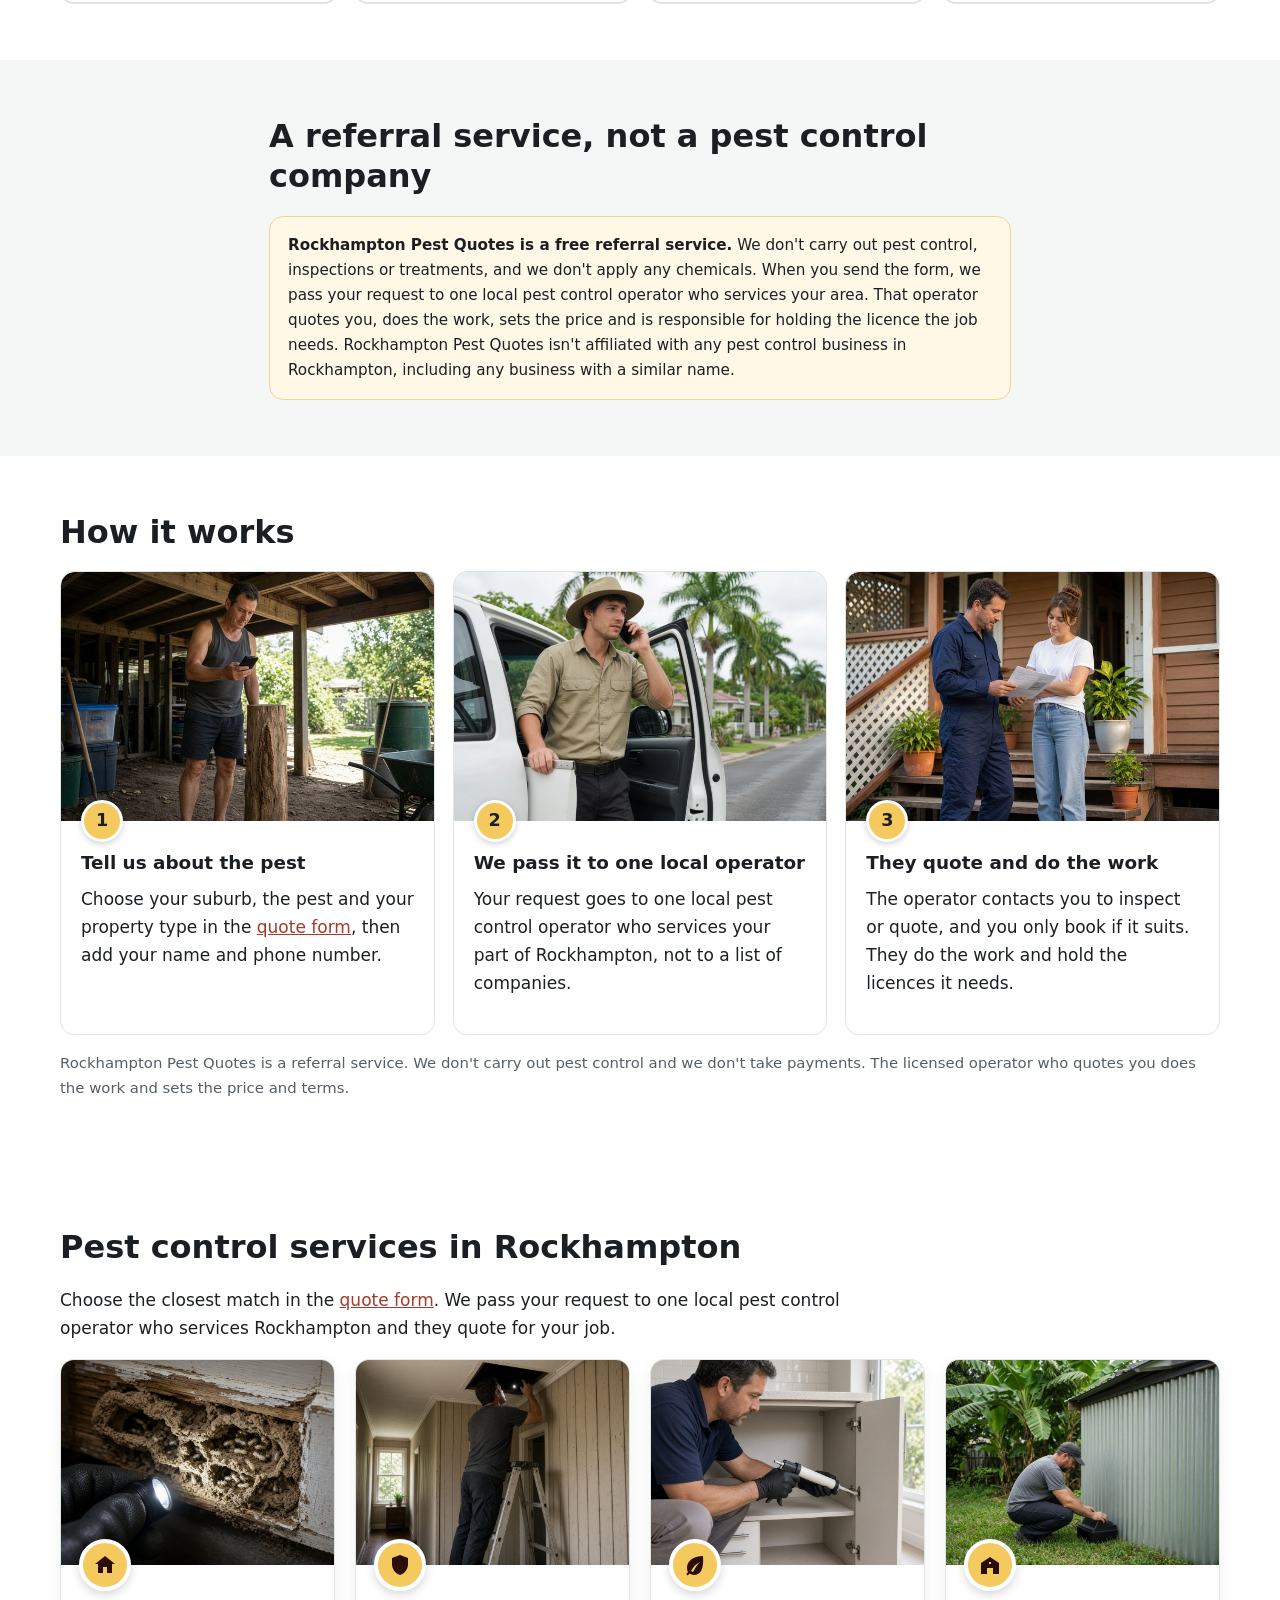
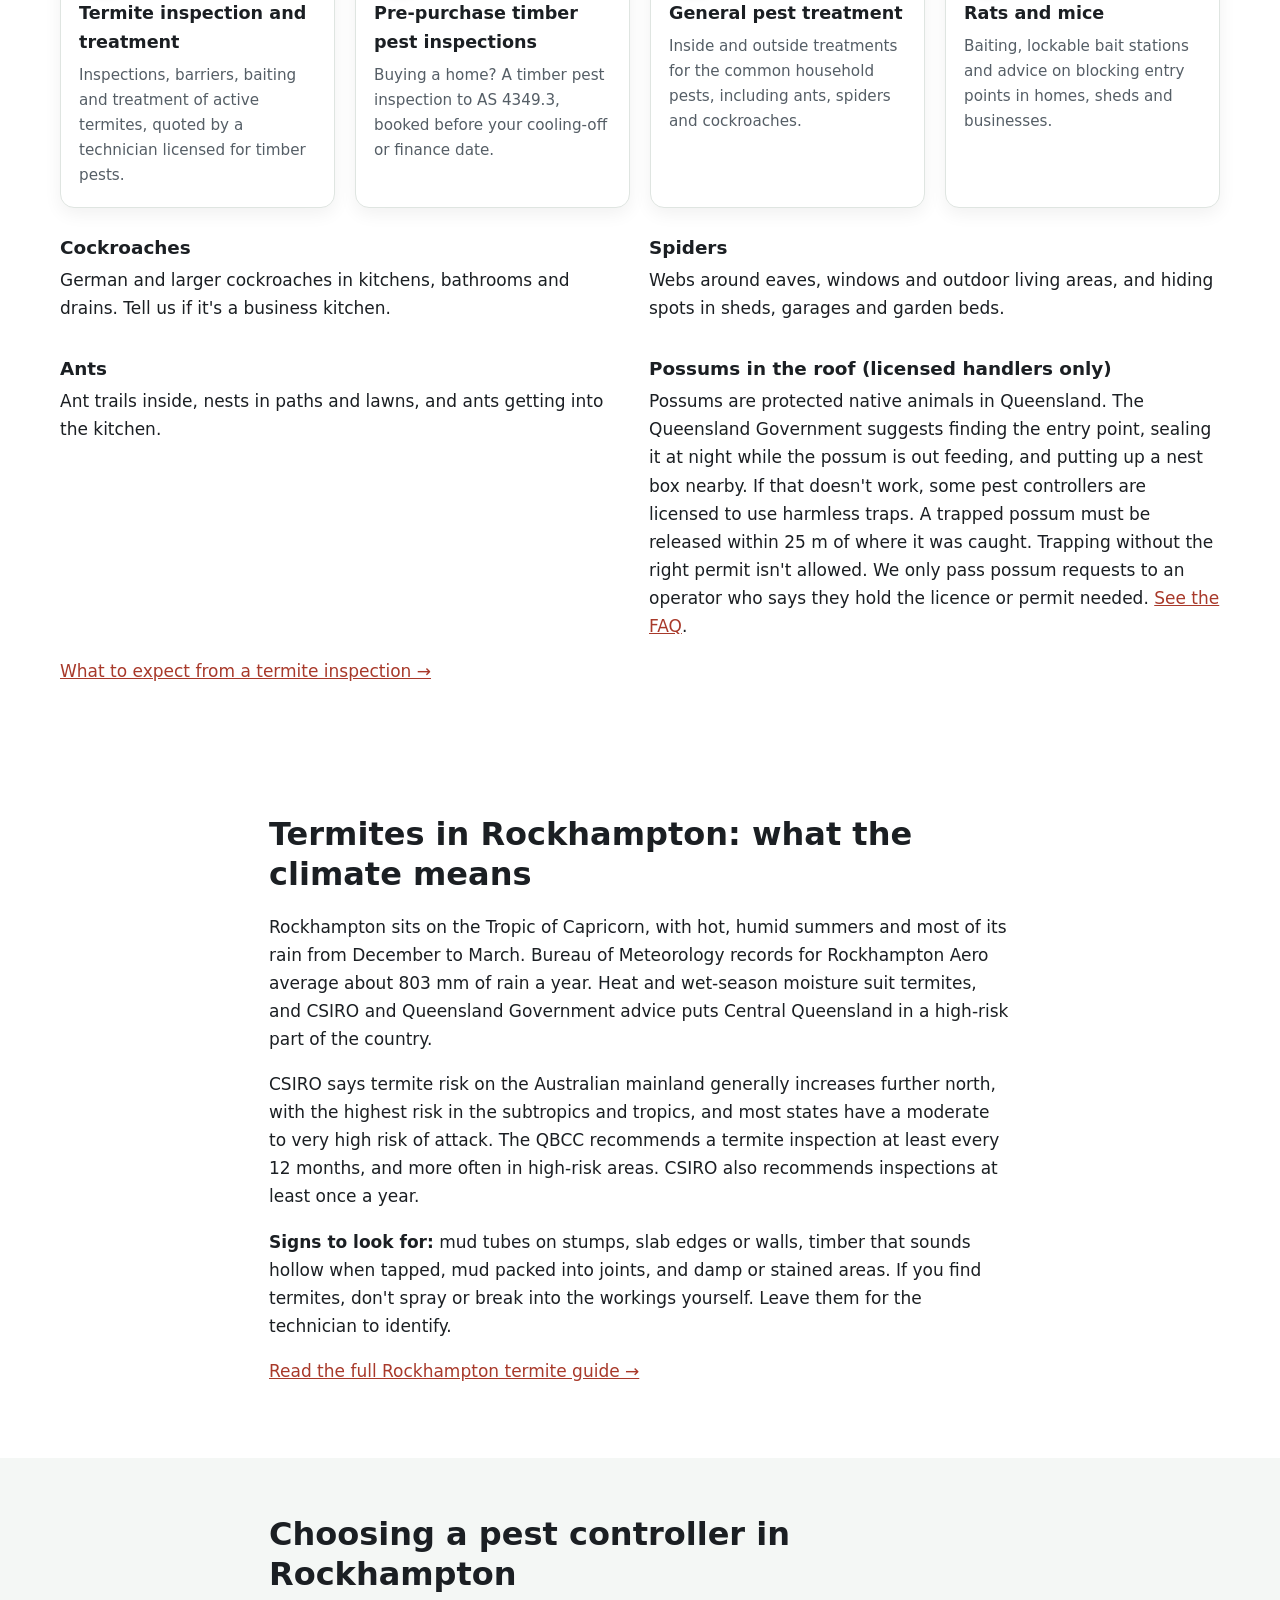
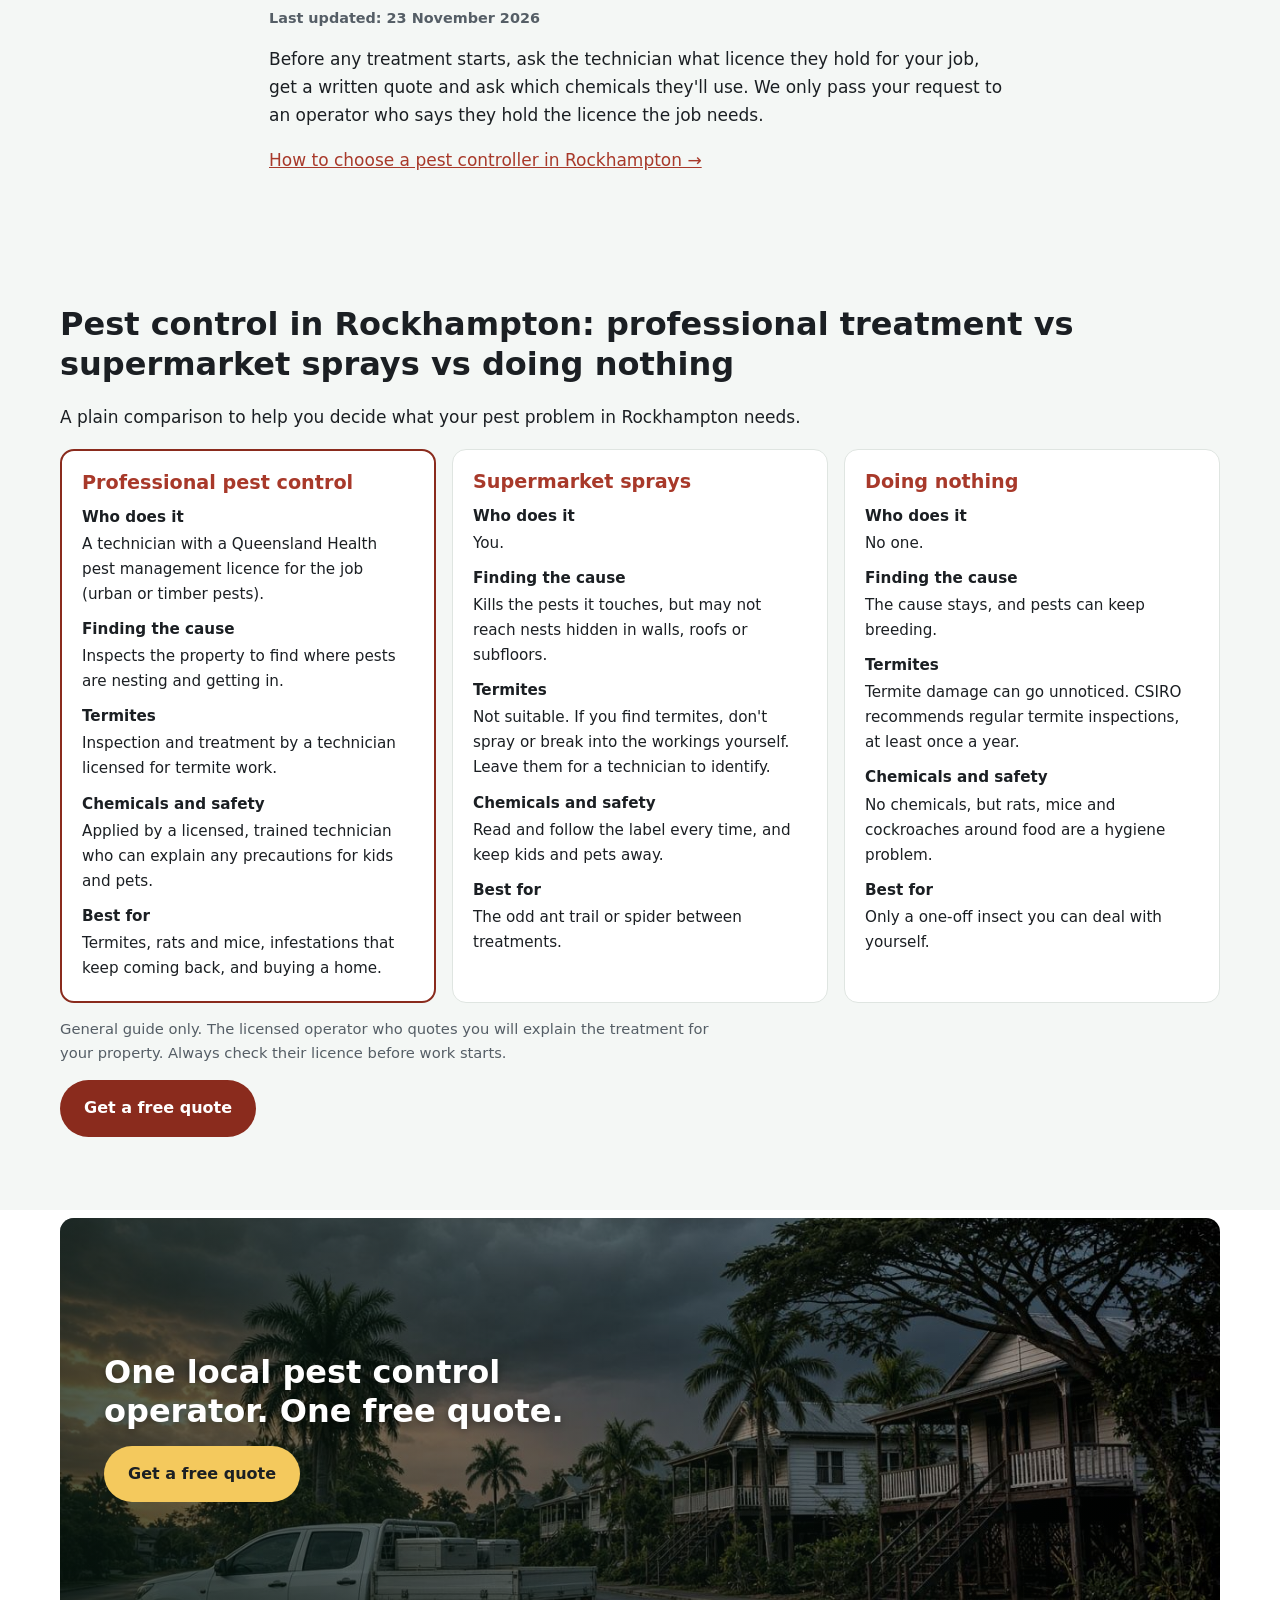
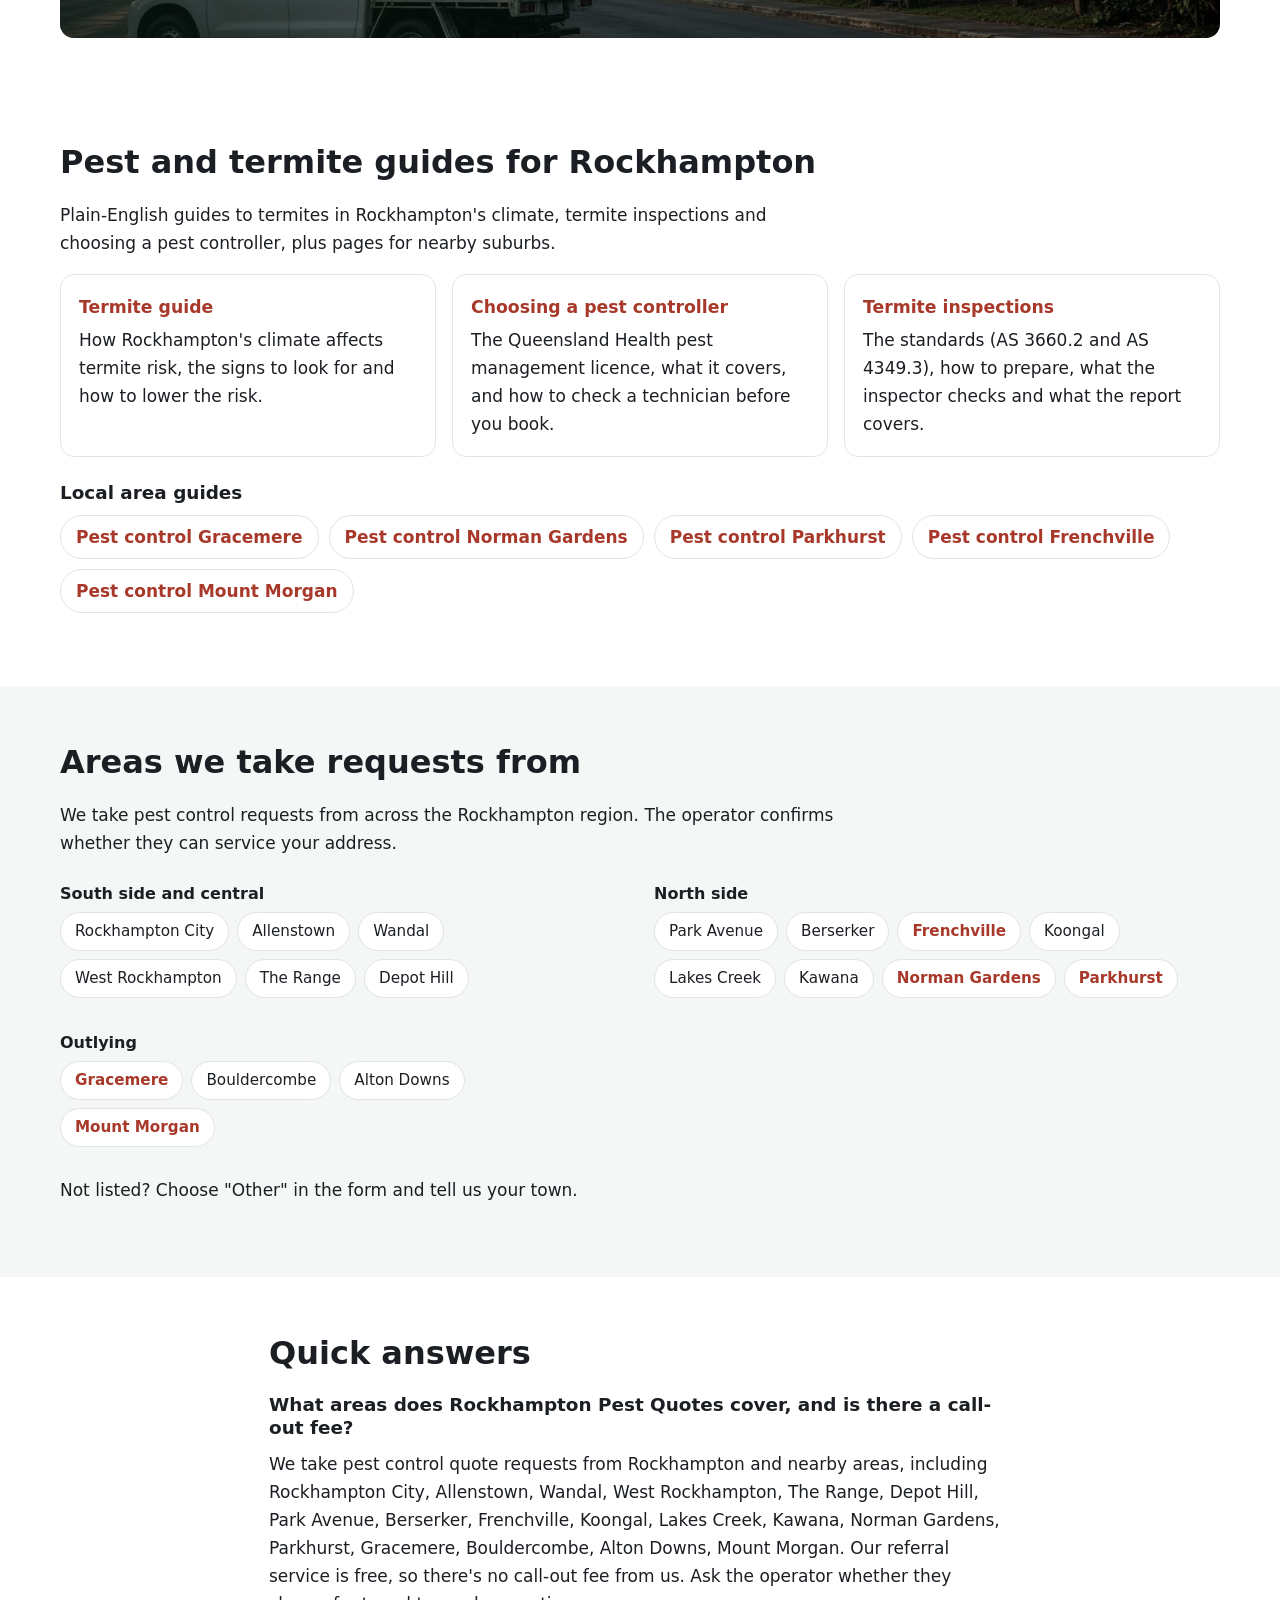
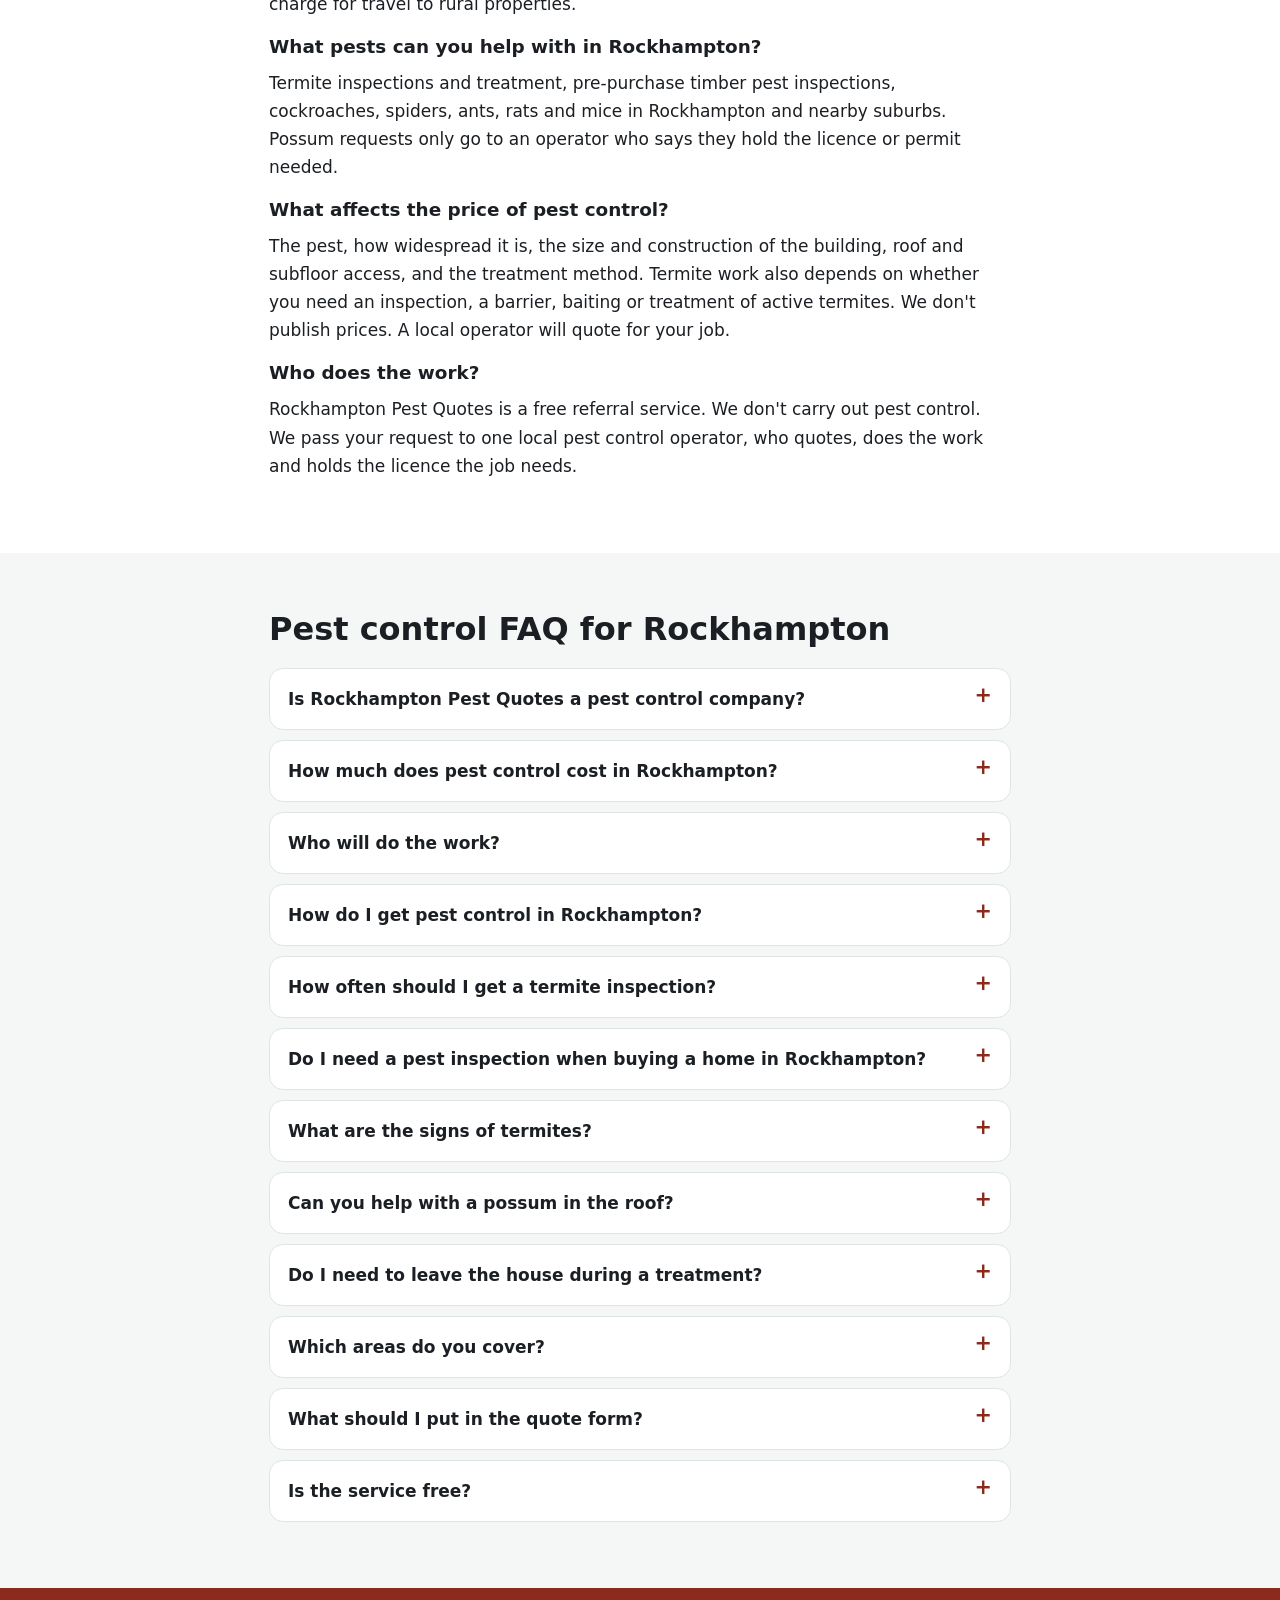
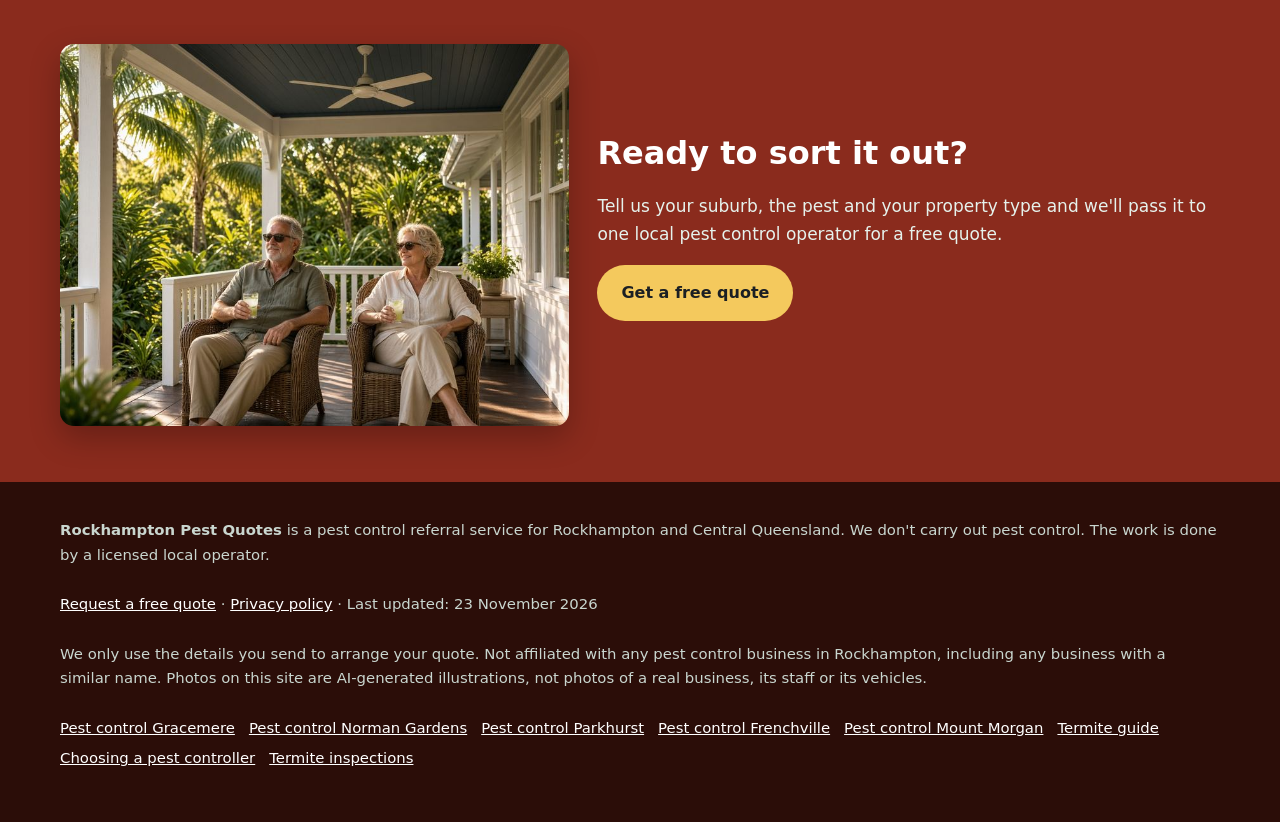
==== commit f6e75a90: "Remove visible Raf Web Studio branding, parentOrganization schema and privacy contact email" ====
--- a/index.html
+++ b/index.html
@@ -39,7 +39,7 @@
  "name": "Pest Control Rockhampton QLD | Termite Inspections & Pest Treatment Quotes",
  "description": "Pest control in Rockhampton and nearby suburbs: termites, cockroaches, spiders, ants, rats and mice. Tell us the pest and get one free quote from a local operator.",
  "inLanguage": "en-AU",
- "dateModified": "2026-11-03",
+ "dateModified": "2026-11-23",
  "isPartOf": {
   "@id": "https://rockhamptonpestcontrol.com/#website"
  },
@@ -55,7 +55,7 @@
  "@id": "https://rockhamptonpestcontrol.com/#business",
  "name": "Rockhampton Pest Quotes",
  "url": "https://rockhamptonpestcontrol.com/",
- "description": "Pest control in Rockhampton and nearby suburbs: termites, cockroaches, spiders, ants, rats and mice. Tell us the pest and get one free quote from a local operator. A free referral service run by Raf Web Studio. It doesn't carry out pest control; one licensed local operator quotes and does the work.",
+ "description": "Pest control in Rockhampton and nearby suburbs: termites, cockroaches, spiders, ants, rats and mice. Tell us the pest and get one free quote from a local operator. A free referral service. It doesn't carry out pest control; one licensed local operator quotes and does the work.",
  "image": "https://rockhamptonpestcontrol.com/img/hero.jpg",
  "areaServed": [
   {
@@ -141,11 +141,7 @@
   "Termite management",
   "Pre-purchase timber pest inspections",
   "QLD pest management licensing"
- ],
- "parentOrganization": {
-  "@type": "Organization",
-  "name": "Raf Web Studio"
- }
+ ]
 }
 </script>
 <script type="application/ld+json">
@@ -156,7 +152,7 @@
  "name": "Rockhampton Pest Quotes",
  "url": "https://rockhamptonpestcontrol.com/",
  "inLanguage": "en-AU",
- "dateModified": "2026-11-03"
+ "dateModified": "2026-11-23"
 }
 </script>
 <script type="application/ld+json">
@@ -261,7 +257,7 @@
    "name": "Is Rockhampton Pest Quotes a pest control company?",
    "acceptedAnswer": {
     "@type": "Answer",
-    "text": "No. Rockhampton Pest Quotes is a free referral service run by Raf Web Studio. We don't do pest control ourselves. We pass your request to one local pest control operator, who quotes and does the work."
+    "text": "No. Rockhampton Pest Quotes is a free referral service. We don't do pest control ourselves. We pass your request to one local pest control operator, who quotes and does the work."
    }
   },
   {
@@ -381,7 +377,7 @@
    "name": "Who does the work?",
    "acceptedAnswer": {
     "@type": "Answer",
-    "text": "Rockhampton Pest Quotes is a free referral service run by Raf Web Studio. We don't carry out pest control. We pass your request to one local pest control operator, who quotes, does the work and holds the licence the job needs."
+    "text": "Rockhampton Pest Quotes is a free referral service. We don't carry out pest control. We pass your request to one local pest control operator, who quotes, does the work and holds the licence the job needs."
    }
   }
  ]
@@ -441,7 +437,7 @@
       <p class="summary">In short: Rockhampton Pest Quotes is a free referral service, not a pest control company. Tell us your suburb, pest and property type, and we pass it to one local pest control operator, who quotes and does the work.</p>
       <p class="lead">Need pest control in Rockhampton? Termites in a high-set Queenslander, cockroaches after the wet or a pre-purchase inspection in Gracemere? Tell us your suburb, the pest and your property type, and we'll pass it to one local pest control operator for a free, no-obligation quote.</p>
       <div class="ctas"><a class="btn btn-ghost" href="#services">Pest control services</a><a class="btn btn-ghost" href="#termites">Termites in Rockhampton</a></div>
-      <p class="updated">Last updated: 3 November 2026</p>
+      <p class="updated">Last updated: 23 November 2026</p>
     </div>
     <div class="hero-form-card" id="quote">
       <h2 id="quote-h">Get a free pest control quote in Rockhampton</h2>
@@ -495,7 +491,7 @@
 <section class="alt" id="referral" aria-labelledby="ref-h">
   <div class="wrap intro">
     <h2 id="ref-h">A referral service, not a pest control company</h2>
-    <div class="disclaimer"><p style="margin:0"><strong>Rockhampton Pest Quotes is a free referral service run by Raf Web Studio.</strong> We don't carry out pest control, inspections or treatments, and we don't apply any chemicals. When you send the form, we pass your request to one local pest control operator who services your area. That operator quotes you, does the work, sets the price and is responsible for holding the licence the job needs. Rockhampton Pest Quotes isn't affiliated with any pest control business in Rockhampton, including any business with a similar name.</p></div>
+    <div class="disclaimer"><p style="margin:0"><strong>Rockhampton Pest Quotes is a free referral service.</strong> We don't carry out pest control, inspections or treatments, and we don't apply any chemicals. When you send the form, we pass your request to one local pest control operator who services your area. That operator quotes you, does the work, sets the price and is responsible for holding the licence the job needs. Rockhampton Pest Quotes isn't affiliated with any pest control business in Rockhampton, including any business with a similar name.</p></div>
   </div>
 </section>
 <section id="how" aria-labelledby="how-h">
@@ -506,7 +502,7 @@
       <li class="card step-card"><span class="step-img"><img src="img/step2.jpg" width="700" height="467" loading="lazy" decoding="async" alt="Pest control technician in a hat on the phone beside a white van in a street with palm trees"></span><div class="step-body"><span class="step-num">2</span><h3>We pass it to one local operator</h3><p>Your request goes to one local pest control operator who services your part of Rockhampton, not to a list of companies.</p></div></li>
       <li class="card step-card"><span class="step-img"><img src="img/step3.jpg" width="700" height="467" loading="lazy" decoding="async" alt="Technician showing a report to a homeowner at the front steps of a Queenslander"></span><div class="step-body"><span class="step-num">3</span><h3>They quote and do the work</h3><p>The operator contacts you to inspect or quote, and you only book if it suits. They do the work and hold the licences it needs.</p></div></li>
       </ol>
-    <p class="note">Rockhampton Pest Quotes is a referral service run by Raf Web Studio. We don't carry out pest control and we don't take payments. The licensed operator who quotes you does the work and sets the price and terms.</p>
+    <p class="note">Rockhampton Pest Quotes is a referral service. We don't carry out pest control and we don't take payments. The licensed operator who quotes you does the work and sets the price and terms.</p>
   </div>
 </section>
 <section id="services" aria-labelledby="services-h">
@@ -547,7 +543,7 @@
 <section class="alt" id="licensing" aria-labelledby="lic-h">
   <div class="wrap intro">
     <h2 id="lic-h">Choosing a pest controller in Rockhampton</h2>
-    <p class="updated-dark">Last updated: 3 November 2026</p>
+    <p class="updated-dark">Last updated: 23 November 2026</p>
     <p>Before any treatment starts, ask the technician what licence they hold for your job, get a written quote and ask which chemicals they'll use. We only pass your request to an operator who says they hold the licence the job needs.</p>
     <p><a href="/pest-control-licence-qld/">How to choose a pest controller in Rockhampton →</a></p>
   </div>
@@ -603,14 +599,14 @@
     <h3>What affects the price of pest control?</h3>
     <p>The pest, how widespread it is, the size and construction of the building, roof and subfloor access, and the treatment method. Termite work also depends on whether you need an inspection, a barrier, baiting or treatment of active termites. We don&#x27;t publish prices. A local operator will quote for your job.</p>
     <h3>Who does the work?</h3>
-    <p>Rockhampton Pest Quotes is a free referral service run by Raf Web Studio. We don&#x27;t carry out pest control. We pass your request to one local pest control operator, who quotes, does the work and holds the licence the job needs.</p>
+    <p>Rockhampton Pest Quotes is a free referral service. We don&#x27;t carry out pest control. We pass your request to one local pest control operator, who quotes, does the work and holds the licence the job needs.</p>
   </div>
 </section>
 
 <section class="alt" id="faq" aria-labelledby="faq-h">
   <div class="wrap intro">
     <h2 id="faq-h">Pest control FAQ for Rockhampton</h2>
-    <details><summary>Is Rockhampton Pest Quotes a pest control company?</summary><p>No. Rockhampton Pest Quotes is a free referral service run by Raf Web Studio. We don&#x27;t do pest control ourselves. We pass your request to one local pest control operator, who quotes and does the work.</p></details>
+    <details><summary>Is Rockhampton Pest Quotes a pest control company?</summary><p>No. Rockhampton Pest Quotes is a free referral service. We don&#x27;t do pest control ourselves. We pass your request to one local pest control operator, who quotes and does the work.</p></details>
     <details><summary>How much does pest control cost in Rockhampton?</summary><p>It depends on the pest, the size and construction of the property, access to the roof and subfloor, and the treatment used. We don&#x27;t publish prices. Tell us about your job and a local operator will quote for it.</p></details>
     <details><summary>Who will do the work?</summary><p>One local pest control operator who services your suburb. They contact you, quote, carry out the inspection or treatment and set their own terms. You only book if the quote suits.</p></details>
     <details><summary>How do I get pest control in Rockhampton?</summary><p>Fill in the free quote form with your suburb, the pest and the property type. We pass it to one local pest control operator who services Rockhampton, and they contact you with a quote. There&#x27;s no obligation to book.</p></details>
@@ -640,8 +636,8 @@
 <footer class="site-footer">
   <div class="wrap">
     <p><strong>Rockhampton Pest Quotes</strong> is a pest control referral service for Rockhampton and Central Queensland. We don't carry out pest control. The work is done by a licensed local operator.</p>
-    <p><a href="#quote">Request a free quote</a> · <a href="privacy.html">Privacy policy</a> · Last updated: 3 November 2026</p>
-    <p>We only use the details you send to arrange your quote. A Raf Web Studio site. Not affiliated with any pest control business in Rockhampton, including any business with a similar name. Photos on this site are AI-generated illustrations, not photos of a real business, its staff or its vehicles.</p>
+    <p><a href="#quote">Request a free quote</a> · <a href="privacy.html">Privacy policy</a> · Last updated: 23 November 2026</p>
+    <p>We only use the details you send to arrange your quote. Not affiliated with any pest control business in Rockhampton, including any business with a similar name. Photos on this site are AI-generated illustrations, not photos of a real business, its staff or its vehicles.</p>
     <p class="footer-links"><a href="/pest-control-gracemere/">Pest control Gracemere</a> <a href="/pest-control-norman-gardens/">Pest control Norman Gardens</a> <a href="/pest-control-parkhurst/">Pest control Parkhurst</a> <a href="/pest-control-frenchville/">Pest control Frenchville</a> <a href="/pest-control-mount-morgan/">Pest control Mount Morgan</a> <a href="/termites-rockhampton/">Termite guide</a> <a href="/pest-control-licence-qld/">Choosing a pest controller</a> <a href="/termite-inspection/">Termite inspections</a></p>
   </div>
 </footer>
